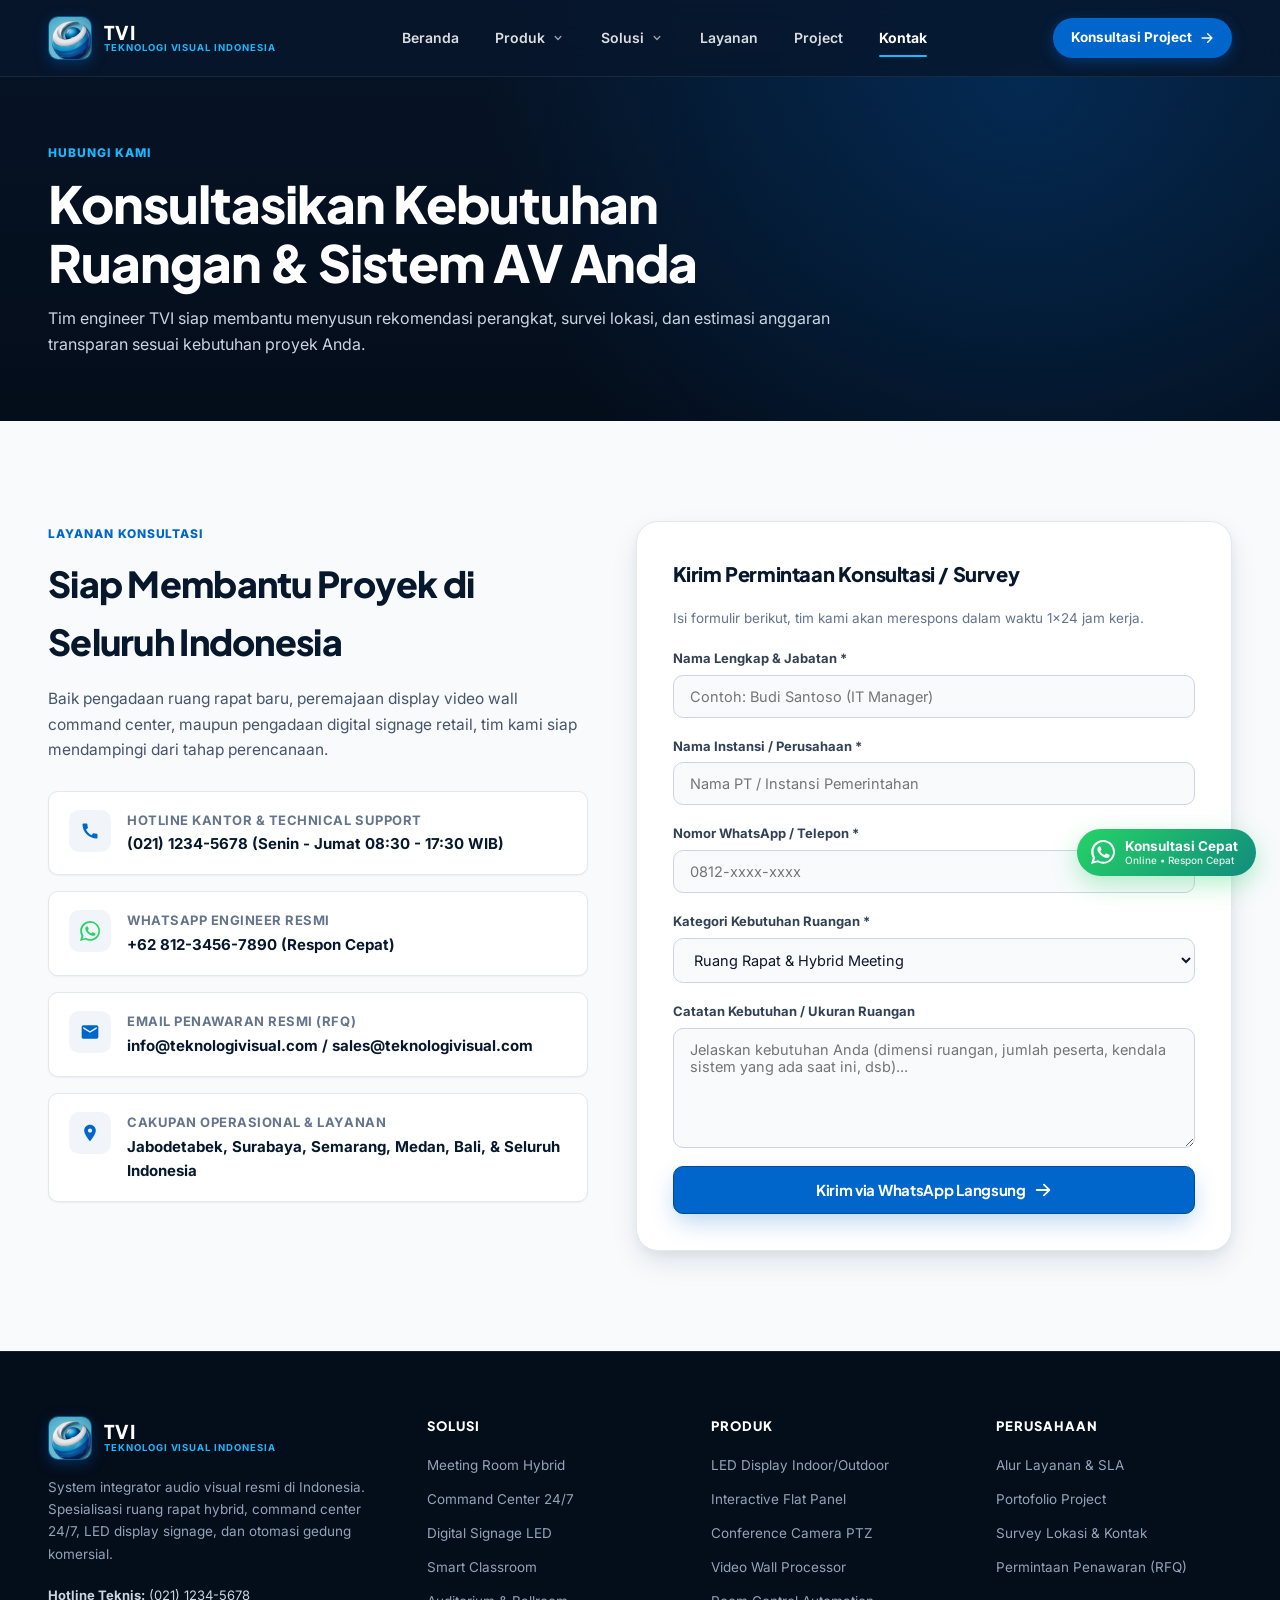
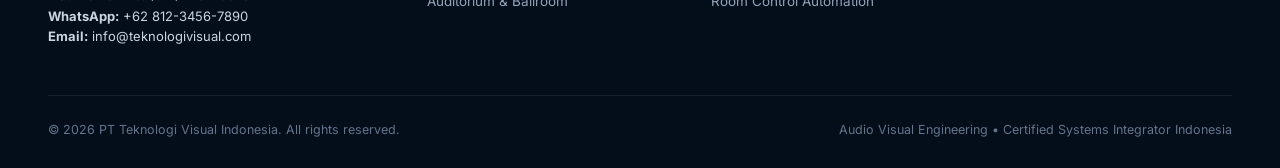
==== kontak.html @ c1d9228b "Update modern design and TVI branding" ====
<!DOCTYPE html>
<html lang="id">
  <head>
    <meta charset="UTF-8" />
    <meta name="viewport" content="width=device-width, initial-scale=1.0" />
    <title>Kontak & Survey Lokasi | Teknologi Visual Indonesia (TVI)</title>
    <meta
      name="description"
      content="Hubungi tim engineer Teknologi Visual Indonesia (TVI) untuk konsultasi kebutuhan audio visual, survei lokasi gratis, dan permintaan penawaran harga resmi (RFQ)."
    />
    <link rel="icon" type="image/png" href="asset/img/tvi-emblem.png" />
    <link rel="preconnect" href="https://fonts.googleapis.com" />
    <link rel="preconnect" href="https://fonts.gstatic.com" crossorigin />
    <link
      href="https://fonts.googleapis.com/css2?family=Inter:wght@400;500;600;700&family=Plus+Jakarta+Sans:wght@500;600;700;800&display=swap"
      rel="stylesheet"
    />
    <link rel="stylesheet" href="styles.css" />
  </head>
  <body>
    <!-- Site Header -->
    <header class="site-header">
      <a class="brand" href="index.html" aria-label="Teknologi Visual Indonesia">
        <div class="brand-logo-frame">
          <img class="brand-logo" src="asset/img/tvi-emblem.png" alt="TVI Emblem Logo" />
        </div>
        <div class="brand-text">
          <span class="brand-title">TVI</span>
          <span class="brand-subtitle">Teknologi Visual Indonesia</span>
        </div>
      </a>

      <button class="nav-toggle" aria-label="Buka navigasi" aria-expanded="false">
        <span></span>
        <span></span>
        <span></span>
      </button>

      <nav class="site-nav" aria-label="Navigasi utama">
        <a href="index.html">Beranda</a>

        <!-- Produk Mega Menu -->
        <div class="nav-item has-mega">
          <a href="produk.html">
            Produk
            <svg class="nav-arrow" viewBox="0 0 20 20"><path d="M5.293 7.293a1 1 0 011.414 0L10 10.586l3.293-3.293a1 1 0 111.414 1.414l-4 4a1 1 0 01-1.414 0l-4-4a1 1 0 010-1.414z" /></svg>
          </a>
          <div class="mega-menu product-mega">
            <div class="mega-panel">
              <h3>Display System</h3>
              <a href="produk-detail.html?kategori=led-display">LED Display Indoor & Outdoor<span class="desc">Pixel pitch P1.2 hingga P4.8 modular</span></a>
              <a href="produk-detail.html?kategori=interactive-panel">Interactive Flat Panel<span class="desc">Layar sentuh 4K dengan AI Whiteboard</span></a>
              <a href="produk-detail.html?kategori=projector">Laser Projector<span class="desc">Hingga 12.000 ANSI Lumens</span></a>
              <a href="produk-detail.html?kategori=projection-screen">Motorized Tension Screen<span class="desc">Bidang pantul presisi tanpa kerut</span></a>
            </div>
            <div class="mega-panel">
              <h3>Audio & Konferensi</h3>
              <a href="produk-detail.html?kategori=conference-camera">Conference Camera PTZ<span class="desc">AI Auto-framing & Tracking 4K</span></a>
              <a href="produk-detail.html?kategori=microphone-system">Microphone System & DSP<span class="desc">Ceiling beamforming & Dante Audio</span></a>
              <a href="produk-detail.html?kategori=speaker-amplifier">Speaker & Amplifier<span class="desc">Distribusi suara merata & jernih</span></a>
              <a href="produk-detail.html?kategori=video-processor">Video Wall Processor<span class="desc">Multi-window PIP, ultra-low latency</span></a>
            </div>
            <div class="mega-panel">
              <h3>Kontrol & Otomasi</h3>
              <a href="produk-detail.html?kategori=control-panel">Control Touch Panel<span class="desc">Satu sentuhan kontrol skenario</span></a>
              <a href="produk-detail.html?kategori=matrix-switcher">Matrix Switcher & AV-over-IP<span class="desc">Distribusi sinyal 4K tanpa jeda</span></a>
              <a href="produk-detail.html?kategori=digital-signage">Digital Signage & CMS<span class="desc">Manajemen konten cloud 24/7</span></a>
              <a href="produk-detail.html?kategori=room-automation">Room Automation<span class="desc">Sensor kehadiran & automasi</span></a>
            </div>
            <div class="mega-feature-card">
              <span class="badge">Official Partner</span>
              <h4>Katalog Perangkat Resmi</h4>
              <p>Didukung garansi resmi distributor dan sparepart terjamin di Indonesia.</p>
              <a class="btn-quick" href="produk.html">Lihat Semua Produk →</a>
            </div>
          </div>
        </div>

        <!-- Solusi Mega Menu -->
        <div class="nav-item has-mega">
          <a href="solusi.html">
            Solusi
            <svg class="nav-arrow" viewBox="0 0 20 20"><path d="M5.293 7.293a1 1 0 011.414 0L10 10.586l3.293-3.293a1 1 0 111.414 1.414l-4 4a1 1 0 01-1.414 0l-4-4a1 1 0 010-1.414z" /></svg>
          </a>
          <div class="mega-menu solution-mega">
            <div class="mega-panel">
              <h3>Ruang Kerja Korporat</h3>
              <a href="solusi-detail.html?kategori=meeting-room">Meeting Room<span class="desc">Solusi rapat hybrid Zoom & Teams</span></a>
              <a href="solusi-detail.html?kategori=boardroom">Executive Boardroom<span class="desc">Standar estetika direksi</span></a>
              <a href="solusi-detail.html?kategori=hybrid-office">Hybrid Office<span class="desc">Huddle space & room scheduling</span></a>
            </div>
            <div class="mega-panel">
              <h3>Pusat Komando & Publik</h3>
              <a href="solusi-detail.html?kategori=command-center">Command Center 24/7<span class="desc">Video wall mission-critical</span></a>
              <a href="solusi-detail.html?kategori=digital-signage">Commercial Signage<span class="desc">Display informasi mall & publik</span></a>
              <a href="solusi-detail.html?kategori=auditorium">Auditorium & Ballroom<span class="desc">Visual panggung & akustik</span></a>
            </div>
            <div class="mega-panel">
              <h3>Edukasi Modern</h3>
              <a href="solusi-detail.html?kategori=smart-classroom">Smart Classroom<span class="desc">Layar interaktif & lecture capture</span></a>
              <a href="solusi-detail.html?kategori=training-room">Training Room<span class="desc">Multi-display presentasi</span></a>
              <a href="solusi-detail.html?kategori=campus-hall">Campus Hall<span class="desc">Digital podium & streaming</span></a>
            </div>
            <div class="mega-feature-card">
              <span class="badge">Turnkey Delivery</span>
              <h4>Desain Sesuai Ruangan</h4>
              <p>Pemetaan akustik, pencahayaan, dan sudut pandang sebelum instalasi.</p>
              <a class="btn-quick" href="solusi.html">Jelajahi Solusi →</a>
            </div>
          </div>
        </div>

        <a href="layanan.html">Layanan</a>
        <a href="project.html">Project</a>
        <a class="active" href="kontak.html">Kontak</a>
      </nav>

      <div class="header-actions">
        <a class="btn-header-cta" href="kontak.html">
          <span>Konsultasi Project</span>
          <svg width="14" height="14" viewBox="0 0 20 20" fill="currentColor">
            <path fill-rule="evenodd" d="M10.293 3.293a1 1 0 011.414 0l6 6a1 1 0 010 1.414l-6 6a1 1 0 01-1.414-1.414L14.586 11H3a1 1 0 110-2h11.586l-4.293-4.293a1 1 0 010-1.414z" clip-rule="evenodd" />
          </svg>
        </a>
      </div>
    </header>

    <main>
      <!-- Page Hero -->
      <section class="page-hero kontak-hero">
        <div class="page-hero-overlay"></div>
        <div class="page-hero-content">
          <span class="eyebrow">Hubungi Kami</span>
          <h1>Konsultasikan Kebutuhan Ruangan & Sistem AV Anda</h1>
          <p>
            Tim engineer TVI siap membantu menyusun rekomendasi perangkat, survei lokasi,
            dan estimasi anggaran transparan sesuai kebutuhan proyek Anda.
          </p>
        </div>
      </section>

      <!-- Contact Section -->
      <section class="section" style="background: var(--bg-page)">
        <div class="section-container">
          <div class="contact-layout">
            <!-- Left Column: Info & Details -->
            <div class="contact-info-col">
              <span class="eyebrow">Layanan Konsultasi</span>
              <h2>Siap Membantu Proyek di Seluruh Indonesia</h2>
              <p>
                Baik pengadaan ruang rapat baru, peremajaan display video wall command center,
                maupun pengadaan digital signage retail, tim kami siap mendampingi dari tahap perencanaan.
              </p>

              <div class="contact-cards-stack">
                <div class="contact-badge-card">
                  <div class="contact-badge-icon">
                    <svg viewBox="0 0 24 24">
                      <path d="M20.01 15.38c-1.23 0-2.42-.2-3.53-.56a.977.977 0 00-1.01.24l-1.57 1.97c-2.83-1.35-5.43-3.9-6.63-6.82l1.97-1.61a.996.996 0 00.24-1.02c-.37-1.11-.56-2.3-.56-3.53 0-.54-.45-.99-.99-.99H4.19C3.65 3 3 3.24 3 3.99 3 13.28 10.73 21 20.01 21c.71 0 .99-.63.99-1.18v-3.45c0-.54-.45-.99-.99-.99z" />
                    </svg>
                  </div>
                  <div>
                    <strong>Hotline Kantor & Technical Support</strong>
                    <span>(021) 1234-5678 (Senin - Jumat 08:30 - 17:30 WIB)</span>
                  </div>
                </div>

                <div class="contact-badge-card">
                  <div class="contact-badge-icon" style="color: #25d366">
                    <svg viewBox="0 0 24 24">
                      <path d="M20.5 3.5A11.8 11.8 0 0 0 12.1 0C5.5 0 .2 5.3.2 11.8c0 2.1.5 4.1 1.6 5.9L0 24l6.4-1.7a11.8 11.8 0 0 0 5.7 1.5h.1c6.5 0 11.8-5.3 11.8-11.8 0-3.2-1.2-6.2-3.5-8.5ZM12.1 21.8c-1.7 0-3.3-.5-4.8-1.3l-.3-.2-3.8 1 1-3.7-.2-.4a9.8 9.8 0 0 1-1.5-5.3c0-5.4 4.4-9.8 9.8-9.8 2.6 0 5.1 1 6.9 2.9a9.7 9.7 0 0 1 2.9 6.9c-.2 5.5-4.6 9.9-10 9.9Zm5.4-7.4c-.3-.1-1.7-.8-1.9-.9-.3-.1-.5-.1-.7.1-.2.3-.8.9-.9 1.1-.2.2-.3.2-.6.1-.3-.1-1.2-.4-2.3-1.4-.9-.8-1.4-1.7-1.6-2-.2-.3 0-.4.1-.6l.5-.5c.1-.2.2-.3.3-.5.1-.2 0-.4 0-.5 0-.1-.7-1.7-.9-2.3-.2-.6-.5-.5-.7-.5h-.6c-.2 0-.5.1-.8.4-.3.3-1 1-1 2.5s1.1 2.9 1.2 3.1c.1.2 2.1 3.3 5.2 4.6.7.3 1.3.5 1.7.6.7.2 1.4.2 1.9.1.6-.1 1.7-.7 2-1.4.2-.7.2-1.3.2-1.4-.1-.2-.3-.3-.6-.4Z" />
                    </svg>
                  </div>
                  <div>
                    <strong>WhatsApp Engineer Resmi</strong>
                    <span>+62 812-3456-7890 (Respon Cepat)</span>
                  </div>
                </div>

                <div class="contact-badge-card">
                  <div class="contact-badge-icon">
                    <svg viewBox="0 0 24 24">
                      <path d="M20 4H4c-1.1 0-1.99.9-1.99 2L2 18c0 1.1.9 2 2 2h16c1.1 0 2-.9 2-2V6c0-1.1-.9-2-2-2zm0 4l-8 5-8-5V6l8 5 8-5v2z" />
                    </svg>
                  </div>
                  <div>
                    <strong>Email Penawaran Resmi (RFQ)</strong>
                    <span>info@teknologivisual.com / sales@teknologivisual.com</span>
                  </div>
                </div>

                <div class="contact-badge-card">
                  <div class="contact-badge-icon">
                    <svg viewBox="0 0 24 24">
                      <path d="M12 2C8.13 2 5 5.13 5 9c0 5.25 7 13 7 13s7-7.75 7-13c0-3.87-3.13-7-7-7zm0 9.5c-1.38 0-2.5-1.12-2.5-2.5s1.12-2.5 2.5-2.5 2.5 1.12 2.5 2.5-1.12 2.5-2.5 2.5z" />
                    </svg>
                  </div>
                  <div>
                    <strong>Cakupan Operasional & Layanan</strong>
                    <span>Jabodetabek, Surabaya, Semarang, Medan, Bali, & Seluruh Indonesia</span>
                  </div>
                </div>
              </div>
            </div>

            <!-- Right Column: Interactive Inquiry Form -->
            <div>
              <form class="contact-form" id="contactForm">
                <h3 style="margin: 0; font-size: 20px; font-weight: 800; color: var(--brand-navy-900);">
                  Kirim Permintaan Konsultasi / Survey
                </h3>
                <p style="margin: 0; font-size: 13.5px; color: var(--slate-500);">
                  Isi formulir berikut, tim kami akan merespons dalam waktu 1x24 jam kerja.
                </p>

                <div class="form-group">
                  <label for="inputNama">Nama Lengkap & Jabatan *</label>
                  <input type="text" id="inputNama" required placeholder="Contoh: Budi Santoso (IT Manager)" />
                </div>

                <div class="form-group">
                  <label for="inputPerusahaan">Nama Instansi / Perusahaan *</label>
                  <input type="text" id="inputPerusahaan" required placeholder="Nama PT / Instansi Pemerintahan" />
                </div>

                <div class="form-group">
                  <label for="inputKontak">Nomor WhatsApp / Telepon *</label>
                  <input type="text" id="inputKontak" required placeholder="0812-xxxx-xxxx" />
                </div>

                <div class="form-group">
                  <label for="inputKategori">Kategori Kebutuhan Ruangan *</label>
                  <select id="inputKategori">
                    <option value="Ruang Rapat & Hybrid Meeting">Ruang Rapat & Hybrid Meeting</option>
                    <option value="Command Center & Video Wall 24/7">Command Center & Video Wall 24/7</option>
                    <option value="LED Display Indoor / Outdoor">LED Display Indoor / Outdoor</option>
                    <option value="Smart Classroom & Edukasi">Smart Classroom & Edukasi</option>
                    <option value="Auditorium & Sound System Panggung">Auditorium & Sound System Panggung</option>
                    <option value="Digital Signage Komersial">Digital Signage Komersial</option>
                    <option value="Pengadaan Hardware Resmi Saja">Pengadaan Hardware Resmi Saja</option>
                  </select>
                </div>

                <div class="form-group">
                  <label for="inputPesan">Catatan Kebutuhan / Ukuran Ruangan</label>
                  <textarea id="inputPesan" placeholder="Jelaskan kebutuhan Anda (dimensi ruangan, jumlah peserta, kendala sistem yang ada saat ini, dsb)..."></textarea>
                </div>

                <button class="btn primary" type="submit" style="width: 100%; min-height: 48px; font-size: 15px;">
                  <span>Kirim via WhatsApp Langsung</span>
                  <svg width="18" height="18" viewBox="0 0 20 20" fill="currentColor">
                    <path fill-rule="evenodd" d="M10.293 3.293a1 1 0 011.414 0l6 6a1 1 0 010 1.414l-6 6a1 1 0 01-1.414-1.414L14.586 11H3a1 1 0 110-2h11.586l-4.293-4.293a1 1 0 010-1.414z" clip-rule="evenodd" />
                  </svg>
                </button>
              </form>
            </div>
          </div>
        </div>
      </section>
    </main>

    <!-- Footer -->
    <footer class="site-footer">
      <div class="footer-top">
        <div class="footer-brand-col">
          <a class="brand" href="index.html">
            <div class="brand-logo-frame">
              <img class="brand-logo" src="asset/img/tvi-emblem.png" alt="TVI Logo" />
            </div>
            <div class="brand-text">
              <span class="brand-title">TVI</span>
              <span class="brand-subtitle">Teknologi Visual Indonesia</span>
            </div>
          </a>
          <p>
            System integrator audio visual resmi di Indonesia. Spesialisasi ruang rapat hybrid,
            command center 24/7, LED display signage, dan otomasi gedung komersial.
          </p>
          <div style="font-size: 13px; color: var(--slate-300); line-height: 1.6">
            <strong>Hotline Teknis:</strong> (021) 1234-5678<br />
            <strong>WhatsApp:</strong> +62 812-3456-7890<br />
            <strong>Email:</strong> info@teknologivisual.com
          </div>
        </div>

        <div class="footer-col">
          <h4>Solusi</h4>
          <ul>
            <li><a href="solusi-detail.html?kategori=meeting-room">Meeting Room Hybrid</a></li>
            <li><a href="solusi-detail.html?kategori=command-center">Command Center 24/7</a></li>
            <li><a href="solusi-detail.html?kategori=digital-signage">Digital Signage LED</a></li>
            <li><a href="solusi-detail.html?kategori=smart-classroom">Smart Classroom</a></li>
            <li><a href="solusi-detail.html?kategori=auditorium">Auditorium & Ballroom</a></li>
          </ul>
        </div>

        <div class="footer-col">
          <h4>Produk</h4>
          <ul>
            <li><a href="produk-detail.html?kategori=led-display">LED Display Indoor/Outdoor</a></li>
            <li><a href="produk-detail.html?kategori=interactive-panel">Interactive Flat Panel</a></li>
            <li><a href="produk-detail.html?kategori=conference-camera">Conference Camera PTZ</a></li>
            <li><a href="produk-detail.html?kategori=video-processor">Video Wall Processor</a></li>
            <li><a href="produk-detail.html?kategori=control-panel">Room Control Automation</a></li>
          </ul>
        </div>

        <div class="footer-col">
          <h4>Perusahaan</h4>
          <ul>
            <li><a href="layanan.html">Alur Layanan & SLA</a></li>
            <li><a href="project.html">Portofolio Project</a></li>
            <li><a href="kontak.html">Survey Lokasi & Kontak</a></li>
            <li><a href="kontak.html">Permintaan Penawaran (RFQ)</a></li>
          </ul>
        </div>
      </div>

      <div class="footer-bottom">
        <div>© 2026 PT Teknologi Visual Indonesia. All rights reserved.</div>
        <div>Audio Visual Engineering • Certified Systems Integrator Indonesia</div>
      </div>
    </footer>

    <!-- Floating WhatsApp Widget -->
    <a
      class="whatsapp-float"
      href="https://wa.me/6281234567890?text=Halo%20Tim%20TVI,%20saya%20ingin%20konsultasi%20kebutuhan%20audio%20visual."
      target="_blank"
      rel="noopener"
      aria-label="Konsultasi Teknis via WhatsApp"
    >
      <div class="whatsapp-pill">
        <svg viewBox="0 0 24 24">
          <path d="M20.5 3.5A11.8 11.8 0 0 0 12.1 0C5.5 0 .2 5.3.2 11.8c0 2.1.5 4.1 1.6 5.9L0 24l6.4-1.7a11.8 11.8 0 0 0 5.7 1.5h.1c6.5 0 11.8-5.3 11.8-11.8 0-3.2-1.2-6.2-3.5-8.5ZM12.1 21.8c-1.7 0-3.3-.5-4.8-1.3l-.3-.2-3.8 1 1-3.7-.2-.4a9.8 9.8 0 0 1-1.5-5.3c0-5.4 4.4-9.8 9.8-9.8 2.6 0 5.1 1 6.9 2.9a9.7 9.7 0 0 1 2.9 6.9c-.2 5.5-4.6 9.9-10 9.9Zm5.4-7.4c-.3-.1-1.7-.8-1.9-.9-.3-.1-.5-.1-.7.1-.2.3-.8.9-.9 1.1-.2.2-.3.2-.6.1-.3-.1-1.2-.4-2.3-1.4-.9-.8-1.4-1.7-1.6-2-.2-.3 0-.4.1-.6l.5-.5c.1-.2.2-.3.3-.5.1-.2 0-.4 0-.5 0-.1-.7-1.7-.9-2.3-.2-.6-.5-.5-.7-.5h-.6c-.2 0-.5.1-.8.4-.3.3-1 1-1 2.5s1.1 2.9 1.2 3.1c.1.2 2.1 3.3 5.2 4.6.7.3 1.3.5 1.7.6.7.2 1.4.2 1.9.1.6-.1 1.7-.7 2-1.4.2-.7.2-1.3.2-1.4-.1-.2-.3-.3-.6-.4Z" />
        </svg>
        <div class="whatsapp-text-badge">
          <span>Konsultasi Cepat</span>
          <span class="sub text-full">Online • Respon Cepat</span>
        </div>
      </div>
    </a>

    <script src="script.js"></script>
    <script>
      // Form submit handler to format and redirect to WhatsApp
      const form = document.querySelector("#contactForm");
      if (form) {
        form.addEventListener("submit", (e) => {
          e.preventDefault();
          const nama = document.querySelector("#inputNama").value.trim();
          const perusahaan = document.querySelector("#inputPerusahaan").value.trim();
          const kontak = document.querySelector("#inputKontak").value.trim();
          const kategori = document.querySelector("#inputKategori").value;
          const pesan = document.querySelector("#inputPesan").value.trim();

          const message = encodeURIComponent(
            `Halo Tim Teknologi Visual Indonesia (TVI),\n\n` +
            `Saya ingin konsultasi / permintaan survey lokasi:\n` +
            `• Nama: ${nama}\n` +
            `• Perusahaan: ${perusahaan}\n` +
            `• Kontak: ${kontak}\n` +
            `• Kategori: ${kategori}\n` +
            `• Catatan: ${pesan || "-"}\n\n` +
            `Mohon dapat dihubungi kembali. Terima kasih.`
          );

          window.open(`https://wa.me/6281234567890?text=${message}`, "_blank");
        });
      }
    </script>
  </body>
</html>
---- styles.css ----
/* ==========================================================================
   TEKNOLOGI VISUAL INDONESIA (TVI) - DESIGN SYSTEM & STYLESHEET
   Authentic Enterprise Audio-Visual Systems Integrator
   Palette derived from the TVI Official Brand Identity & Logo
   ========================================================================== */

:root {
  /* Brand Core Palette (Sampled & Harmonized from TVI Logo) */
  --brand-navy-950: #040d1a;
  --brand-navy-900: #07172c;
  --brand-navy-850: #0b203d;
  --brand-navy-800: #0f2a4f;
  --brand-navy-700: #173b6c;
  
  --brand-blue-700: #004b99;
  --brand-blue-600: #0066cc;  /* Primary TVI Cobalt Blue */
  --brand-blue-500: #0d7ce6;  /* Action Blue */
  --brand-blue-400: #2993ff;
  
  --brand-cyan-500: #00a3e8;  /* TVI Orb Highlight & Glow */
  --brand-cyan-400: #1ab8ff;
  --brand-cyan-100: #e0f4ff;
  --brand-cyan-50:  #f0f9ff;

  /* Neutral Modern Slate Surfaces */
  --slate-900: #0f172a;
  --slate-800: #1e293b;
  --slate-700: #334155;
  --slate-600: #475569;
  --slate-500: #64748b;
  --slate-400: #94a3b8;
  --slate-300: #cbd5e1;
  --slate-200: #e2e8f0;
  --slate-100: #f1f5f9;
  --slate-50:  #f8fafc;
  --white:     #ffffff;

  /* Functional Tokens */
  --text-main:    var(--slate-900);
  --text-muted:   var(--slate-600);
  --text-subtle:  var(--slate-400);
  --bg-page:      var(--slate-50);
  --bg-card:      var(--white);
  --border-light: var(--slate-200);
  --border-focus: var(--brand-blue-500);

  /* Elevation Shadows - Soft, Natural, Multi-layered */
  --shadow-xs: 0 1px 2px rgba(15, 23, 42, 0.05);
  --shadow-sm: 0 1px 3px rgba(15, 23, 42, 0.08), 0 1px 2px rgba(15, 23, 42, 0.04);
  --shadow-md: 0 4px 12px -2px rgba(11, 32, 61, 0.08), 0 2px 6px -1px rgba(11, 32, 61, 0.04);
  --shadow-lg: 0 12px 30px -4px rgba(11, 32, 61, 0.12), 0 4px 12px -2px rgba(11, 32, 61, 0.06);
  --shadow-xl: 0 24px 50px -8px rgba(7, 23, 44, 0.18), 0 8px 20px -4px rgba(7, 23, 44, 0.08);
  --shadow-blue: 0 10px 25px -3px rgba(0, 102, 204, 0.28);
  --shadow-glow: 0 0 35px rgba(0, 163, 232, 0.25);

  /* Radius System */
  --radius-sm: 6px;
  --radius-md: 10px;
  --radius-lg: 16px;
  --radius-xl: 22px;
  --radius-full: 9999px;

  /* Typography */
  --font-display: "Plus Jakarta Sans", -apple-system, BlinkMacSystemFont, "Segoe UI", sans-serif;
  --font-body: "Inter", "Manrope", -apple-system, BlinkMacSystemFont, "Segoe UI", sans-serif;

  /* Layout */
  --container-max: 1240px;
  --container-pad: clamp(18px, 4vw, 48px);
}

/* Base Styles & Reset */
*, *::before, *::after {
  box-sizing: border-box;
}

html {
  scroll-behavior: smooth;
  -webkit-font-smoothing: antialiased;
  -moz-osx-font-smoothing: grayscale;
}

body {
  margin: 0;
  padding: 0;
  font-family: var(--font-body);
  font-size: 15px;
  line-height: 1.6;
  color: var(--text-main);
  background-color: var(--bg-page);
  overflow-x: hidden;
}

h1, h2, h3, h4, h5, h6,
.font-display,
.brand-title,
.btn {
  font-family: var(--font-display);
  font-feature-settings: "cv02", "cv03", "cv04", "cv11";
  letter-spacing: -0.02em;
}

img {
  display: block;
  max-width: 100%;
  height: auto;
}

a {
  color: inherit;
  text-decoration: none;
  transition: color 180ms ease, opacity 180ms ease;
}

p {
  margin: 0 0 16px;
}

p:last-child {
  margin-bottom: 0;
}

/* ==========================================================================
   HEADER & NAVIGATION
   ========================================================================== */

.site-header {
  position: fixed;
  top: 0;
  left: 0;
  right: 0;
  z-index: 100;
  display: flex;
  align-items: center;
  justify-content: space-between;
  gap: 20px;
  padding: 16px var(--container-pad);
  color: var(--white);
  background: rgba(7, 23, 44, 0.78);
  backdrop-filter: blur(16px);
  -webkit-backdrop-filter: blur(16px);
  border-bottom: 1px solid rgba(255, 255, 255, 0.08);
  transition: background 250ms ease, border-color 250ms ease, box-shadow 250ms ease, padding 250ms ease;
}

.site-header.scrolled {
  padding: 12px var(--container-pad);
  color: var(--slate-900);
  background: rgba(255, 255, 255, 0.94);
  border-bottom: 1px solid var(--slate-200);
  box-shadow: 0 8px 24px rgba(7, 23, 44, 0.06);
}

/* Brand Lockup */
.brand {
  display: inline-flex;
  align-items: center;
  gap: 12px;
  text-decoration: none;
  flex-shrink: 0;
}

.brand-logo-frame {
  width: 44px;
  height: 44px;
  border-radius: var(--radius-md);
  background: radial-gradient(circle at 35% 35%, #0d386c, #061933);
  display: flex;
  align-items: center;
  justify-content: center;
  overflow: hidden;
  box-shadow: 0 4px 14px rgba(0, 102, 204, 0.35);
  border: 1px solid rgba(0, 163, 232, 0.4);
  flex-shrink: 0;
  transition: transform 220ms ease, box-shadow 220ms ease;
}

.brand:hover .brand-logo-frame {
  transform: translateY(-1px) scale(1.02);
  box-shadow: 0 6px 20px rgba(0, 163, 232, 0.45);
}

.brand-logo {
  width: 100%;
  height: 100%;
  object-fit: cover;
  object-position: center;
}

.brand-text {
  display: flex;
  flex-direction: column;
  line-height: 1.15;
}

.brand-title {
  font-size: 19px;
  font-weight: 800;
  letter-spacing: 0.04em;
  color: var(--white);
  transition: color 250ms ease;
}

.site-header.scrolled .brand-title {
  color: var(--brand-navy-900);
}

.brand-subtitle {
  font-size: 9.5px;
  font-weight: 700;
  letter-spacing: 0.1em;
  text-transform: uppercase;
  color: var(--brand-cyan-400);
  transition: color 250ms ease;
}

.site-header.scrolled .brand-subtitle {
  color: var(--brand-blue-600);
}

/* Navigation Links */
.site-nav {
  display: flex;
  align-items: center;
  gap: 8px;
}

.nav-link,
.site-nav > a,
.nav-item > a {
  position: relative;
  display: inline-flex;
  align-items: center;
  gap: 6px;
  padding: 8px 14px;
  font-size: 14px;
  font-weight: 600;
  color: rgba(255, 255, 255, 0.86);
  border-radius: var(--radius-sm);
  transition: color 180ms ease, background 180ms ease;
}

.site-header.scrolled .nav-link,
.site-header.scrolled .site-nav > a,
.site-header.scrolled .nav-item > a {
  color: var(--slate-700);
}

.nav-link:hover,
.site-nav > a:hover,
.nav-item > a:hover {
  color: var(--white);
  background: rgba(255, 255, 255, 0.08);
}

.site-header.scrolled .nav-link:hover,
.site-header.scrolled .site-nav > a:hover,
.site-header.scrolled .nav-item > a:hover {
  color: var(--brand-blue-600);
  background: var(--slate-100);
}

.site-nav a.active,
.nav-item.active > a {
  color: var(--white);
  font-weight: 700;
}

.site-header.scrolled .site-nav a.active,
.site-header.scrolled .nav-item.active > a {
  color: var(--brand-blue-600);
}

.site-nav a.active::after,
.nav-item.active > a::after {
  content: "";
  position: absolute;
  bottom: 0;
  left: 14px;
  right: 14px;
  height: 2px;
  border-radius: var(--radius-full);
  background: var(--brand-cyan-400);
}

.site-header.scrolled .site-nav a.active::after,
.site-header.scrolled .nav-item.active > a::after {
  background: var(--brand-blue-600);
}

/* Nav Dropdown Arrow */
.nav-arrow {
  width: 14px;
  height: 14px;
  transition: transform 200ms ease;
  fill: currentColor;
  opacity: 0.7;
}

.nav-item:hover .nav-arrow {
  transform: rotate(180deg);
  opacity: 1;
}

/* Mega Menu */
.nav-item {
  position: relative;
}

.has-mega::after {
  content: "";
  position: absolute;
  top: 100%;
  left: 0;
  right: 0;
  height: 20px;
}

.mega-menu {
  position: fixed;
  top: 72px;
  left: max(20px, calc((100vw - var(--container-max)) / 2));
  right: max(20px, calc((100vw - var(--container-max)) / 2));
  z-index: 105;
  display: grid;
  grid-template-columns: repeat(3, 1fr) 260px;
  gap: 0;
  background: var(--white);
  border: 1px solid var(--slate-200);
  border-radius: var(--radius-lg);
  box-shadow: var(--shadow-xl);
  opacity: 0;
  pointer-events: none;
  transform: translateY(10px);
  transition: opacity 200ms ease, transform 200ms ease;
  overflow: hidden;
}

.has-mega:hover .mega-menu,
.has-mega:focus-within .mega-menu {
  opacity: 1;
  pointer-events: auto;
  transform: translateY(0);
}

.mega-panel {
  padding: 24px 22px;
  border-right: 1px solid var(--slate-100);
  background: var(--white);
}

.mega-panel h3 {
  margin: 0 0 14px;
  font-size: 12px;
  font-weight: 800;
  letter-spacing: 0.08em;
  text-transform: uppercase;
  color: var(--brand-blue-600);
  display: flex;
  align-items: center;
  gap: 8px;
}

.mega-panel a {
  display: flex;
  flex-direction: column;
  padding: 8px 10px;
  border-radius: var(--radius-sm);
  color: var(--slate-800);
  font-size: 13.5px;
  font-weight: 600;
  transition: background 160ms ease, color 160ms ease;
}

.mega-panel a span.desc {
  font-size: 11.5px;
  font-weight: 400;
  color: var(--slate-500);
  margin-top: 2px;
}

.mega-panel a:hover {
  background: var(--slate-50);
  color: var(--brand-blue-600);
}

.mega-panel a:hover span.desc {
  color: var(--brand-blue-500);
}

/* Mega Feature Card (4th Column) */
.mega-feature-card {
  padding: 24px 20px;
  background: linear-gradient(145deg, var(--brand-navy-900), var(--brand-navy-800));
  color: var(--white);
  display: flex;
  flex-direction: column;
  justify-content: space-between;
}

.mega-feature-card .badge {
  display: inline-block;
  font-size: 10px;
  font-weight: 800;
  letter-spacing: 0.06em;
  text-transform: uppercase;
  color: var(--brand-cyan-400);
  background: rgba(0, 163, 232, 0.15);
  padding: 4px 8px;
  border-radius: var(--radius-sm);
  width: fit-content;
  margin-bottom: 12px;
}

.mega-feature-card h4 {
  margin: 0 0 6px;
  font-size: 15px;
  font-weight: 700;
  color: var(--white);
}

.mega-feature-card p {
  font-size: 12px;
  color: var(--slate-400);
  margin: 0 0 16px;
  line-height: 1.5;
}

.mega-feature-card .btn-quick {
  display: inline-flex;
  align-items: center;
  justify-content: center;
  gap: 6px;
  padding: 8px 14px;
  font-size: 12px;
  font-weight: 700;
  border-radius: var(--radius-sm);
  background: var(--brand-blue-600);
  color: var(--white);
  transition: background 180ms ease;
}

.mega-feature-card .btn-quick:hover {
  background: var(--brand-blue-500);
}

/* Header Action Right */
.header-actions {
  display: flex;
  align-items: center;
  gap: 12px;
}

.btn-header-cta {
  display: inline-flex;
  align-items: center;
  gap: 8px;
  padding: 9px 18px;
  font-size: 13.5px;
  font-weight: 700;
  border-radius: var(--radius-full);
  background: var(--brand-blue-600);
  color: var(--white);
  box-shadow: 0 4px 14px rgba(0, 102, 204, 0.35);
  transition: background 180ms ease, transform 180ms ease, box-shadow 180ms ease;
  white-space: nowrap;
}

.btn-header-cta:hover {
  background: var(--brand-blue-500);
  transform: translateY(-1px);
  box-shadow: 0 6px 18px rgba(0, 102, 204, 0.45);
}

/* Nav Toggle for Mobile */
.nav-toggle {
  display: none;
  width: 40px;
  height: 40px;
  padding: 0;
  border: 1px solid rgba(255, 255, 255, 0.2);
  border-radius: var(--radius-sm);
  background: transparent;
  color: currentColor;
  cursor: pointer;
  align-items: center;
  justify-content: center;
  flex-direction: column;
  gap: 5px;
}

.site-header.scrolled .nav-toggle {
  border-color: var(--slate-300);
}

.nav-toggle span {
  display: block;
  width: 20px;
  height: 2px;
  background-color: currentColor;
  border-radius: 2px;
  transition: transform 200ms ease, opacity 200ms ease;
}

/* ==========================================================================
   BUTTONS & MICRO-COMPONENTS
   ========================================================================== */

.btn {
  display: inline-flex;
  align-items: center;
  justify-content: center;
  gap: 8px;
  min-height: 46px;
  padding: 0 24px;
  font-size: 14.5px;
  font-weight: 700;
  border-radius: var(--radius-md);
  border: 1px solid transparent;
  cursor: pointer;
  transition: all 200ms ease;
  white-space: nowrap;
  text-align: center;
}

.btn:active {
  transform: scale(0.98);
}

.btn.primary {
  background: var(--brand-blue-600);
  color: var(--white);
  border-color: var(--brand-blue-700);
  box-shadow: var(--shadow-blue);
}

.btn.primary:hover {
  background: var(--brand-blue-500);
  box-shadow: 0 12px 28px -2px rgba(0, 102, 204, 0.4);
  transform: translateY(-2px);
}

.btn.secondary {
  background: rgba(255, 255, 255, 0.1);
  color: var(--white);
  border: 1px solid rgba(255, 255, 255, 0.25);
  backdrop-filter: blur(8px);
}

.btn.secondary:hover {
  background: rgba(255, 255, 255, 0.18);
  border-color: rgba(255, 255, 255, 0.45);
  transform: translateY(-2px);
}

.btn.outline-dark {
  background: var(--white);
  color: var(--brand-navy-900);
  border: 1px solid var(--slate-300);
  box-shadow: var(--shadow-xs);
}

.btn.outline-dark:hover {
  border-color: var(--brand-blue-600);
  color: var(--brand-blue-600);
  background: var(--slate-50);
  transform: translateY(-1px);
}

.btn.dark {
  background: var(--brand-navy-900);
  color: var(--white);
  border-color: var(--brand-navy-950);
  box-shadow: var(--shadow-md);
}

.btn.dark:hover {
  background: var(--brand-navy-800);
  transform: translateY(-2px);
  box-shadow: var(--shadow-lg);
}

/* Micro Badges & Eyebrows */
.eyebrow {
  display: inline-flex;
  align-items: center;
  gap: 8px;
  font-size: 12px;
  font-weight: 800;
  letter-spacing: 0.08em;
  text-transform: uppercase;
  color: var(--brand-blue-600);
  margin-bottom: 12px;
}

.eyebrow-pill {
  display: inline-flex;
  align-items: center;
  gap: 8px;
  padding: 6px 14px;
  border-radius: var(--radius-full);
  font-size: 12px;
  font-weight: 700;
  letter-spacing: 0.04em;
  text-transform: uppercase;
  color: var(--brand-cyan-400);
  background: rgba(0, 163, 232, 0.12);
  border: 1px solid rgba(0, 163, 232, 0.3);
  margin-bottom: 18px;
  width: fit-content;
}

.pulse-dot {
  width: 8px;
  height: 8px;
  border-radius: 50%;
  background: #10b981;
  box-shadow: 0 0 0 0 rgba(16, 185, 129, 0.7);
  animation: pulse-ring 2s infinite;
}

@keyframes pulse-ring {
  0% { box-shadow: 0 0 0 0 rgba(16, 185, 129, 0.7); }
  70% { box-shadow: 0 0 0 8px rgba(16, 185, 129, 0); }
  100% { box-shadow: 0 0 0 0 rgba(16, 185, 129, 0); }
}

/* ==========================================================================
   HERO SECTION (BESPOKE ENTERPRISE ARCHITECTURE)
   ========================================================================== */

.hero {
  position: relative;
  min-height: 94vh;
  display: flex;
  align-items: center;
  padding: 130px var(--container-pad) 80px;
  background-color: var(--brand-navy-950);
  color: var(--white);
  overflow: hidden;
}

/* Structural Tech Grid Background (Not generic gradient blob) */
.hero-bg-grid {
  position: absolute;
  inset: 0;
  background-image:
    linear-gradient(rgba(0, 102, 204, 0.07) 1px, transparent 1px),
    linear-gradient(90deg, rgba(0, 102, 204, 0.07) 1px, transparent 1px);
  background-size: 54px 54px;
  background-position: center center;
  mask-image: radial-gradient(circle at 60% 40%, black 30%, transparent 80%);
  -webkit-mask-image: radial-gradient(circle at 60% 40%, black 30%, transparent 80%);
  pointer-events: none;
}

.hero-glow-ambient {
  position: absolute;
  top: 15%;
  right: 10%;
  width: 550px;
  height: 550px;
  border-radius: 50%;
  background: radial-gradient(circle, rgba(0, 102, 204, 0.22) 0%, rgba(0, 163, 232, 0.08) 45%, transparent 70%);
  filter: blur(60px);
  pointer-events: none;
}

.hero-container {
  position: relative;
  z-index: 2;
  width: 100%;
  max-width: var(--container-max);
  margin: 0 auto;
  display: grid;
  grid-template-columns: 1.15fr 0.85fr;
  gap: clamp(32px, 5vw, 64px);
  align-items: center;
}

.hero-copy-col {
  max-width: 650px;
}

.hero h1 {
  margin: 0 0 20px;
  font-size: clamp(36px, 4.4vw, 62px);
  font-weight: 800;
  line-height: 1.12;
  letter-spacing: -0.03em;
  color: var(--white);
}

.hero h1 span.gradient-text {
  background: linear-gradient(120deg, #ffffff 40%, var(--brand-cyan-400) 100%);
  -webkit-background-clip: text;
  -webkit-text-fill-color: transparent;
}

.hero-description {
  font-size: clamp(16px, 1.25vw, 19px);
  line-height: 1.65;
  color: var(--slate-300);
  margin: 0 0 32px;
}

.hero-actions {
  display: flex;
  flex-wrap: wrap;
  gap: 14px;
  margin-bottom: 44px;
}

/* Trust Metric Row */
.hero-stats-row {
  display: grid;
  grid-template-columns: repeat(3, 1fr);
  gap: 18px;
  padding-top: 28px;
  border-top: 1px solid rgba(255, 255, 255, 0.12);
}

.hero-stat-item strong {
  display: block;
  font-size: clamp(24px, 2.5vw, 34px);
  font-weight: 800;
  color: var(--white);
  line-height: 1.1;
  font-family: var(--font-display);
}

.hero-stat-item strong span {
  color: var(--brand-cyan-400);
}

.hero-stat-item span.label {
  display: block;
  font-size: 13px;
  color: var(--slate-400);
  margin-top: 5px;
  line-height: 1.4;
}

/* Hero Showcase Card (Real Project Visual) */
.hero-showcase-col {
  position: relative;
}

.hero-interactive-card {
  position: relative;
  border-radius: var(--radius-xl);
  overflow: hidden;
  background: var(--brand-navy-900);
  border: 1px solid rgba(255, 255, 255, 0.16);
  box-shadow: 0 20px 50px rgba(0, 0, 0, 0.4), 0 0 0 1px rgba(0, 163, 232, 0.2);
}

.hero-card-media {
  position: relative;
  width: 100%;
  aspect-ratio: 4 / 3;
  overflow: hidden;
}

.hero-card-media img {
  width: 100%;
  height: 100%;
  object-fit: cover;
  transition: transform 600ms ease;
}

.hero-interactive-card:hover .hero-card-media img {
  transform: scale(1.04);
}

.hero-card-badge {
  position: absolute;
  top: 16px;
  left: 16px;
  z-index: 2;
  display: inline-flex;
  align-items: center;
  gap: 6px;
  padding: 6px 12px;
  border-radius: var(--radius-full);
  background: rgba(7, 23, 44, 0.85);
  backdrop-filter: blur(8px);
  font-size: 11.5px;
  font-weight: 700;
  color: var(--brand-cyan-400);
  border: 1px solid rgba(0, 163, 232, 0.3);
}

.hero-card-content {
  padding: 22px 24px;
  background: linear-gradient(180deg, rgba(11, 32, 61, 0.95), var(--brand-navy-950));
  border-top: 1px solid rgba(255, 255, 255, 0.08);
}

.hero-card-content h3 {
  margin: 0 0 8px;
  font-size: 18px;
  font-weight: 700;
  color: var(--white);
}

.hero-card-content p {
  margin: 0 0 14px;
  font-size: 13.5px;
  color: var(--slate-300);
  line-height: 1.5;
}

.hero-spec-pills {
  display: flex;
  flex-wrap: wrap;
  gap: 6px;
}

.hero-spec-pills span {
  font-size: 11.5px;
  font-weight: 600;
  padding: 4px 10px;
  border-radius: var(--radius-sm);
  background: rgba(255, 255, 255, 0.08);
  color: var(--slate-300);
}

/* Floating Verification Tag */
.hero-floating-tag {
  position: absolute;
  bottom: -16px;
  right: -16px;
  z-index: 3;
  display: flex;
  align-items: center;
  gap: 12px;
  padding: 12px 18px;
  border-radius: var(--radius-lg);
  background: var(--white);
  color: var(--slate-900);
  box-shadow: var(--shadow-xl);
  border: 1px solid var(--slate-200);
}

.hero-floating-tag svg {
  width: 28px;
  height: 28px;
  fill: var(--brand-blue-600);
  flex-shrink: 0;
}

.hero-floating-tag strong {
  display: block;
  font-size: 13px;
  font-weight: 800;
  color: var(--brand-navy-900);
}

.hero-floating-tag span {
  display: block;
  font-size: 11px;
  color: var(--slate-500);
}

/* ==========================================================================
   PARTNER ECOSYSTEM MARQUEE / GRID
   ========================================================================== */

.partner-bar {
  padding: 32px var(--container-pad);
  background: var(--white);
  border-bottom: 1px solid var(--slate-200);
}

.partner-container {
  max-width: var(--container-max);
  margin: 0 auto;
  display: flex;
  align-items: center;
  justify-content: space-between;
  gap: 32px;
  flex-wrap: wrap;
}

.partner-title {
  font-size: 12px;
  font-weight: 800;
  letter-spacing: 0.08em;
  text-transform: uppercase;
  color: var(--slate-500);
  white-space: nowrap;
}

.partner-logos-list {
  display: flex;
  align-items: center;
  flex-wrap: wrap;
  gap: clamp(20px, 3.5vw, 42px);
  color: var(--slate-600);
  font-weight: 700;
  font-size: 15px;
}

.partner-item {
  display: inline-flex;
  align-items: center;
  gap: 6px;
  opacity: 0.65;
  transition: opacity 180ms ease, transform 180ms ease, color 180ms ease;
  font-family: var(--font-display);
  letter-spacing: -0.01em;
}

.partner-item:hover {
  opacity: 1;
  color: var(--brand-blue-600);
  transform: translateY(-1px);
}

/* ==========================================================================
   SECTIONS GENERAL
   ========================================================================== */

.section {
  padding: clamp(64px, 8vw, 100px) var(--container-pad);
}

.section-container {
  max-width: var(--container-max);
  margin: 0 auto;
}

.section-header {
  margin-bottom: clamp(36px, 5vw, 56px);
}

.section-header.center {
  text-align: center;
  max-width: 720px;
  margin-left: auto;
  margin-right: auto;
}

.section-title {
  margin: 0 0 16px;
  font-size: clamp(28px, 3.2vw, 42px);
  font-weight: 800;
  line-height: 1.2;
  color: var(--brand-navy-900);
}

.section-lead {
  font-size: clamp(15.5px, 1.2vw, 18px);
  line-height: 1.65;
  color: var(--slate-600);
  margin: 0;
}

/* ==========================================================================
   ENGINEERING PILLARS ("MENGAPA TVI")
   ========================================================================== */

.pillars-grid {
  display: grid;
  grid-template-columns: repeat(4, 1fr);
  gap: 24px;
}

.pillar-card {
  padding: 32px 26px;
  background: var(--white);
  border-radius: var(--radius-lg);
  border: 1px solid var(--slate-200);
  box-shadow: var(--shadow-sm);
  transition: transform 220ms ease, box-shadow 220ms ease, border-color 220ms ease;
  display: flex;
  flex-direction: column;
}

.pillar-card:hover {
  transform: translateY(-4px);
  box-shadow: var(--shadow-lg);
  border-color: rgba(0, 102, 204, 0.3);
}

.pillar-icon-box {
  width: 52px;
  height: 52px;
  border-radius: var(--radius-md);
  background: var(--slate-100);
  color: var(--brand-blue-600);
  display: flex;
  align-items: center;
  justify-content: center;
  margin-bottom: 22px;
  transition: background 220ms ease, color 220ms ease;
}

.pillar-card:hover .pillar-icon-box {
  background: var(--brand-blue-600);
  color: var(--white);
}

.pillar-icon-box svg {
  width: 26px;
  height: 26px;
  fill: currentColor;
}

.pillar-card h3 {
  margin: 0 0 10px;
  font-size: 18px;
  font-weight: 700;
  color: var(--brand-navy-900);
}

.pillar-card p {
  margin: 0;
  font-size: 14px;
  color: var(--slate-600);
  line-height: 1.6;
}

/* ==========================================================================
   SOLUTIONS SHOWCASE (EDITORIAL CARDS & TABS)
   ========================================================================== */

.solutions-section {
  background: var(--slate-100);
  border-top: 1px solid var(--slate-200);
  border-bottom: 1px solid var(--slate-200);
}

.solution-grid {
  display: grid;
  grid-template-columns: repeat(4, 1fr);
  gap: 24px;
}

.solution-grid.wide {
  grid-template-columns: repeat(3, 1fr);
}

.solution-card {
  position: relative;
  background: var(--white);
  border-radius: var(--radius-lg);
  border: 1px solid var(--slate-200);
  overflow: hidden;
  box-shadow: var(--shadow-sm);
  transition: transform 250ms ease, box-shadow 250ms ease, border-color 250ms ease;
  display: flex;
  flex-direction: column;
}

.solution-card:hover {
  transform: translateY(-4px);
  box-shadow: var(--shadow-lg);
  border-color: rgba(0, 102, 204, 0.35);
}

.solution-card-media {
  position: relative;
  width: 100%;
  aspect-ratio: 16 / 10;
  overflow: hidden;
  background: var(--brand-navy-900);
}

.solution-card-media img {
  width: 100%;
  height: 100%;
  object-fit: cover;
  transition: transform 450ms ease;
}

.solution-card:hover .solution-card-media img {
  transform: scale(1.05);
}

.solution-card-content {
  padding: 24px;
  display: flex;
  flex-direction: column;
  flex-grow: 1;
}

.solution-card-category {
  font-size: 11px;
  font-weight: 800;
  letter-spacing: 0.08em;
  text-transform: uppercase;
  color: var(--brand-blue-600);
  margin-bottom: 8px;
}

.solution-card h3 {
  margin: 0 0 10px;
  font-size: 19px;
  font-weight: 700;
  color: var(--brand-navy-900);
  line-height: 1.3;
}

.solution-card p {
  margin: 0 0 20px;
  font-size: 14px;
  color: var(--slate-600);
  line-height: 1.55;
  flex-grow: 1;
}

.solution-card-link {
  display: inline-flex;
  align-items: center;
  gap: 6px;
  font-size: 13.5px;
  font-weight: 700;
  color: var(--brand-blue-600);
  transition: gap 180ms ease, color 180ms ease;
}

.solution-card-link svg {
  width: 16px;
  height: 16px;
  fill: currentColor;
}

.solution-card:hover .solution-card-link {
  gap: 10px;
  color: var(--brand-blue-500);
}

/* ==========================================================================
   FEATURED REAL PROJECTS (REAL CASE STUDIES)
   ========================================================================== */

.projects-section {
  background: var(--white);
}

/* Project Filter Tabs */
.project-filters {
  display: flex;
  flex-wrap: wrap;
  gap: 10px;
  margin-bottom: 36px;
}

.filter-btn {
  padding: 8px 18px;
  border-radius: var(--radius-full);
  border: 1px solid var(--slate-200);
  background: var(--white);
  color: var(--slate-700);
  font-size: 13.5px;
  font-weight: 600;
  cursor: pointer;
  transition: all 180ms ease;
}

.filter-btn:hover {
  border-color: var(--brand-blue-600);
  color: var(--brand-blue-600);
}

.filter-btn.active {
  background: var(--brand-navy-900);
  color: var(--white);
  border-color: var(--brand-navy-900);
}

/* Project Cards Grid */
.project-card-grid {
  display: grid;
  grid-template-columns: repeat(3, 1fr);
  gap: 24px;
}

.project-card {
  position: relative;
  margin: 0;
  border-radius: var(--radius-lg);
  overflow: hidden;
  background: var(--brand-navy-900);
  border: 1px solid var(--slate-200);
  box-shadow: var(--shadow-sm);
  transition: transform 250ms ease, box-shadow 250ms ease;
  display: flex;
  flex-direction: column;
}

.project-card-wide {
  grid-column: span 2;
}

.project-card:hover {
  transform: translateY(-4px);
  box-shadow: var(--shadow-xl);
}

.project-card-img-wrap {
  position: relative;
  width: 100%;
  aspect-ratio: 16 / 10;
  overflow: hidden;
  background: var(--brand-navy-950);
}

.project-card-img-wrap img {
  width: 100%;
  height: 100%;
  object-fit: cover;
  transition: transform 500ms ease;
}

.project-card:hover .project-card-img-wrap img {
  transform: scale(1.05);
}

.project-card-badge {
  position: absolute;
  top: 14px;
  left: 14px;
  z-index: 2;
  padding: 5px 12px;
  border-radius: var(--radius-full);
  background: rgba(7, 23, 44, 0.85);
  backdrop-filter: blur(6px);
  font-size: 11px;
  font-weight: 700;
  letter-spacing: 0.04em;
  text-transform: uppercase;
  color: var(--brand-cyan-400);
  border: 1px solid rgba(0, 163, 232, 0.35);
}

.project-card figcaption {
  padding: 22px;
  background: var(--white);
  border-top: 1px solid var(--slate-100);
  display: flex;
  flex-direction: column;
  flex-grow: 1;
}

.project-meta-row {
  display: flex;
  align-items: center;
  justify-content: space-between;
  margin-bottom: 6px;
}

.project-client-type {
  font-size: 11.5px;
  font-weight: 700;
  letter-spacing: 0.06em;
  text-transform: uppercase;
  color: var(--brand-blue-600);
}

.project-location {
  font-size: 12px;
  color: var(--slate-500);
}

.project-card figcaption strong {
  font-size: 18px;
  font-weight: 800;
  color: var(--brand-navy-900);
  margin-bottom: 8px;
  line-height: 1.3;
}

.project-card figcaption p {
  font-size: 13.5px;
  color: var(--slate-600);
  margin: 0;
  line-height: 1.5;
}

/* ==========================================================================
   INTERACTIVE AV PROJECT ESTIMATOR / KALKULATOR
   ========================================================================== */

.estimator-section {
  background: linear-gradient(180deg, var(--slate-100) 0%, var(--slate-50) 100%);
  border-top: 1px solid var(--slate-200);
  border-bottom: 1px solid var(--slate-200);
}

.estimator-card {
  background: var(--white);
  border-radius: var(--radius-xl);
  border: 1px solid var(--slate-200);
  box-shadow: var(--shadow-lg);
  overflow: hidden;
  display: grid;
  grid-template-columns: 1.2fr 0.8fr;
}

.estimator-controls {
  padding: 40px;
}

.estimator-controls h3 {
  margin: 0 0 8px;
  font-size: 22px;
  font-weight: 800;
  color: var(--brand-navy-900);
}

.estimator-controls p {
  color: var(--slate-600);
  margin-bottom: 28px;
}

.estimator-step {
  margin-bottom: 24px;
}

.estimator-step label {
  display: block;
  font-size: 12px;
  font-weight: 800;
  letter-spacing: 0.06em;
  text-transform: uppercase;
  color: var(--slate-700);
  margin-bottom: 10px;
}

.estimator-options-grid {
  display: grid;
  grid-template-columns: repeat(3, 1fr);
  gap: 10px;
}

.estimator-radio {
  cursor: pointer;
  border: 1.5px solid var(--slate-200);
  border-radius: var(--radius-md);
  padding: 12px 14px;
  font-size: 13px;
  font-weight: 600;
  color: var(--slate-700);
  text-align: center;
  transition: all 180ms ease;
  user-select: none;
}

.estimator-radio:hover {
  border-color: var(--brand-blue-500);
  color: var(--brand-blue-600);
}

.estimator-radio.selected {
  border-color: var(--brand-blue-600);
  background: var(--brand-cyan-50);
  color: var(--brand-blue-700);
  font-weight: 700;
  box-shadow: 0 0 0 1px var(--brand-blue-600);
}

.estimator-result {
  background: linear-gradient(145deg, var(--brand-navy-950), var(--brand-navy-900));
  color: var(--white);
  padding: 40px;
  display: flex;
  flex-direction: column;
  justify-content: space-between;
  border-left: 1px solid rgba(255, 255, 255, 0.1);
}

.estimator-result-badge {
  display: inline-block;
  font-size: 11px;
  font-weight: 800;
  letter-spacing: 0.08em;
  text-transform: uppercase;
  color: var(--brand-cyan-400);
  background: rgba(0, 163, 232, 0.15);
  padding: 4px 10px;
  border-radius: var(--radius-full);
  margin-bottom: 16px;
  width: fit-content;
}

.estimator-result h4 {
  margin: 0 0 12px;
  font-size: 20px;
  font-weight: 800;
  color: var(--white);
}

.estimator-result-items {
  list-style: none;
  padding: 0;
  margin: 0 0 24px;
  display: grid;
  gap: 10px;
}

.estimator-result-items li {
  position: relative;
  padding-left: 24px;
  font-size: 13.5px;
  color: var(--slate-300);
  line-height: 1.45;
}

.estimator-result-items li::before {
  content: "✓";
  position: absolute;
  left: 0;
  top: 0;
  color: var(--brand-cyan-400);
  font-weight: 800;
}

.estimator-cta-box {
  padding-top: 20px;
  border-top: 1px solid rgba(255, 255, 255, 0.12);
}

/* ==========================================================================
   PRODUCT CATALOG SECTION
   ========================================================================== */

.product-section {
  background: var(--bg-page);
}

.product-grid {
  display: grid;
  grid-template-columns: repeat(4, 1fr);
  gap: 20px;
}

.product-category {
  position: relative;
  background: var(--white);
  border: 1px solid var(--slate-200);
  border-radius: var(--radius-lg);
  padding: 28px;
  box-shadow: var(--shadow-sm);
  transition: transform 220ms ease, box-shadow 220ms ease, border-color 220ms ease;
  display: flex;
  flex-direction: column;
}

.product-category:hover {
  transform: translateY(-3px);
  box-shadow: var(--shadow-md);
  border-color: var(--brand-blue-500);
}

.product-number {
  display: inline-flex;
  align-items: center;
  justify-content: center;
  width: 36px;
  height: 36px;
  border-radius: var(--radius-sm);
  background: var(--slate-100);
  color: var(--brand-navy-900);
  font-size: 13px;
  font-weight: 800;
  margin-bottom: 20px;
}

.product-category:hover .product-number {
  background: var(--brand-blue-600);
  color: var(--white);
}

.product-category h3 {
  margin: 0 0 16px;
  font-size: 18px;
  font-weight: 700;
  color: var(--brand-navy-900);
  line-height: 1.35;
}

.product-category ul {
  list-style: none;
  padding: 0;
  margin: 0 0 20px;
  display: grid;
  gap: 8px;
  flex-grow: 1;
}

.product-category li {
  position: relative;
  padding-left: 18px;
  font-size: 13.5px;
  color: var(--slate-600);
}

.product-category li::before {
  content: "";
  position: absolute;
  left: 0;
  top: 7px;
  width: 6px;
  height: 6px;
  border-radius: 50%;
  background: var(--brand-blue-500);
}

.product-cat-link {
  display: inline-flex;
  align-items: center;
  gap: 6px;
  font-size: 13px;
  font-weight: 700;
  color: var(--brand-blue-600);
}

.product-category:hover .product-cat-link {
  color: var(--brand-blue-500);
}

/* ==========================================================================
   SERVICES & WORKFLOW (LAYANAN)
   ========================================================================== */

.service-band {
  background: linear-gradient(145deg, var(--brand-navy-950), var(--brand-navy-900));
  color: var(--white);
  border-top: 1px solid rgba(255, 255, 255, 0.08);
  border-bottom: 1px solid rgba(255, 255, 255, 0.08);
}

.service-band .section-title {
  color: var(--white);
}

.service-band .eyebrow {
  color: var(--brand-cyan-400);
}

.process {
  display: grid;
  grid-template-columns: repeat(4, 1fr);
  gap: 24px;
}

.process-step {
  position: relative;
  padding: 30px 24px;
  border-radius: var(--radius-lg);
  background: rgba(255, 255, 255, 0.04);
  border: 1px solid rgba(255, 255, 255, 0.12);
  transition: transform 220ms ease, background 220ms ease;
}

.process-step:hover {
  transform: translateY(-4px);
  background: rgba(255, 255, 255, 0.08);
  border-color: rgba(0, 163, 232, 0.4);
}

.process-step span.step-no {
  display: inline-block;
  font-size: 26px;
  font-weight: 800;
  color: var(--brand-cyan-400);
  margin-bottom: 20px;
  font-family: var(--font-display);
}

.process-step h3 {
  margin: 0 0 10px;
  font-size: 19px;
  font-weight: 700;
  color: var(--white);
}

.process-step p {
  margin: 0;
  font-size: 14px;
  color: var(--slate-300);
  line-height: 1.6;
}

/* Feature grid 3 & 4 col */
.feature-grid {
  display: grid;
  grid-template-columns: repeat(3, 1fr);
  gap: 24px;
}

.feature-grid.four {
  grid-template-columns: repeat(4, 1fr);
}

.feature-card {
  padding: 28px;
  border-radius: var(--radius-lg);
  border: 1px solid var(--slate-200);
  background: var(--white);
  box-shadow: var(--shadow-sm);
  transition: transform 200ms ease, box-shadow 200ms ease;
}

.feature-card:hover {
  transform: translateY(-3px);
  box-shadow: var(--shadow-md);
  border-color: var(--brand-blue-500);
}

.feature-card h3 {
  margin: 0 0 10px;
  font-size: 18px;
  font-weight: 700;
  color: var(--brand-navy-900);
}

.feature-card p {
  margin: 0;
  font-size: 14px;
  color: var(--slate-600);
  line-height: 1.6;
}

/* ==========================================================================
   PAGE HERO (SUB-PAGES)
   ========================================================================== */

.page-hero {
  position: relative;
  min-height: 380px;
  display: flex;
  flex-direction: column;
  justify-content: flex-end;
  padding: 140px var(--container-pad) 64px;
  background-color: var(--brand-navy-950);
  color: var(--white);
  overflow: hidden;
}

.page-hero-overlay {
  position: absolute;
  inset: 0;
  background:
    radial-gradient(circle at 80% 20%, rgba(0, 102, 204, 0.28) 0%, transparent 50%),
    linear-gradient(180deg, rgba(7, 23, 44, 0.7) 0%, rgba(4, 13, 26, 0.95) 100%);
  pointer-events: none;
}

.page-hero-content {
  position: relative;
  z-index: 2;
  max-width: 820px;
}

.page-hero h1 {
  margin: 0 0 14px;
  font-size: clamp(32px, 4vw, 52px);
  font-weight: 800;
  line-height: 1.15;
  color: var(--white);
}

.page-hero p:last-child {
  font-size: clamp(16px, 1.25vw, 19px);
  line-height: 1.6;
  color: var(--slate-300);
  margin: 0;
}

.page-hero .eyebrow {
  color: var(--brand-cyan-400);
}

/* Page Hero Background Previews */
.solusi-hero {
  background-image: url("https://images.unsplash.com/photo-1497366754035-f200968a6e72?auto=format&fit=crop&w=1800&q=82");
  background-size: cover;
  background-position: center;
}

.produk-hero {
  background-image: url("https://images.unsplash.com/photo-1558002038-1055907df827?auto=format&fit=crop&w=1800&q=82");
  background-size: cover;
  background-position: center;
}

.layanan-hero {
  background-image: url("https://images.unsplash.com/photo-1531482615713-2afd69097998?auto=format&fit=crop&w=1800&q=82");
  background-size: cover;
  background-position: center;
}

.project-hero {
  background-image: url("asset/img/projects/pospol-tugu-muda-semarang.jpg");
  background-size: cover;
  background-position: center;
}

.kontak-hero {
  background-image: url("https://images.unsplash.com/photo-1556761175-b413da4baf72?auto=format&fit=crop&w=1800&q=82");
  background-size: cover;
  background-position: center;
}

/* ==========================================================================
   DETAIL PAGE (PRODUK-DETAIL & SOLUSI-DETAIL)
   ========================================================================== */

.detail-section {
  background: var(--white);
}

.detail-layout {
  display: grid;
  grid-template-columns: 1.2fr 0.8fr;
  gap: 48px;
  align-items: start;
}

.detail-info h2 {
  font-size: clamp(26px, 2.5vw, 36px);
  font-weight: 800;
  color: var(--brand-navy-900);
  margin: 0 0 16px;
}

.detail-info p {
  font-size: 16px;
  line-height: 1.7;
  color: var(--slate-600);
  margin-bottom: 28px;
}

.detail-card {
  padding: 32px;
  border-radius: var(--radius-lg);
  border: 1px solid var(--slate-200);
  background: var(--slate-50);
  box-shadow: var(--shadow-sm);
}

.detail-card h3 {
  margin: 0 0 18px;
  font-size: 18px;
  font-weight: 800;
  color: var(--brand-navy-900);
}

.detail-card ul {
  list-style: none;
  padding: 0;
  margin: 0;
  display: grid;
  gap: 10px;
}

.detail-card li {
  position: relative;
  padding: 12px 16px 12px 38px;
  border-radius: var(--radius-md);
  border: 1px solid var(--slate-200);
  background: var(--white);
  font-weight: 600;
  color: var(--slate-800);
  font-size: 14px;
}

.detail-card li::before {
  content: "✔";
  position: absolute;
  left: 14px;
  top: 50%;
  transform: translateY(-50%);
  color: var(--brand-blue-600);
  font-weight: 800;
}

/* ==========================================================================
   CONTACT SECTION (KONTAK)
   ========================================================================== */

.contact-layout {
  display: grid;
  grid-template-columns: 0.95fr 1.05fr;
  gap: 48px;
  align-items: start;
}

.contact-info-col h2 {
  font-size: clamp(26px, 2.8vw, 38px);
  font-weight: 800;
  color: var(--brand-navy-900);
  margin: 0 0 16px;
}

.contact-info-col p {
  color: var(--slate-600);
  font-size: 15.5px;
  line-height: 1.65;
  margin-bottom: 28px;
}

.contact-cards-stack {
  display: grid;
  gap: 16px;
}

.contact-badge-card {
  display: flex;
  align-items: flex-start;
  gap: 16px;
  padding: 18px 20px;
  border-radius: var(--radius-md);
  background: var(--white);
  border: 1px solid var(--slate-200);
  box-shadow: var(--shadow-xs);
}

.contact-badge-icon {
  width: 42px;
  height: 42px;
  border-radius: var(--radius-md);
  background: var(--slate-100);
  color: var(--brand-blue-600);
  display: flex;
  align-items: center;
  justify-content: center;
  flex-shrink: 0;
}

.contact-badge-icon svg {
  width: 20px;
  height: 20px;
  fill: currentColor;
}

.contact-badge-card strong {
  display: block;
  font-size: 13px;
  color: var(--slate-500);
  text-transform: uppercase;
  letter-spacing: 0.04em;
  margin-bottom: 2px;
}

.contact-badge-card span {
  font-size: 15px;
  font-weight: 700;
  color: var(--brand-navy-900);
}

/* Form */
.contact-form {
  padding: 36px;
  border-radius: var(--radius-xl);
  background: var(--white);
  border: 1px solid var(--slate-200);
  box-shadow: var(--shadow-lg);
  display: grid;
  gap: 18px;
}

.form-group {
  display: grid;
  gap: 6px;
}

.form-group label {
  font-size: 13px;
  font-weight: 700;
  color: var(--slate-700);
}

.form-group input,
.form-group select,
.form-group textarea {
  width: 100%;
  padding: 12px 16px;
  border-radius: var(--radius-md);
  border: 1px solid var(--slate-300);
  background: var(--slate-50);
  color: var(--slate-900);
  font-family: inherit;
  font-size: 14.5px;
  transition: border-color 180ms ease, box-shadow 180ms ease, background 180ms ease;
}

.form-group input:focus,
.form-group select:focus,
.form-group textarea:focus {
  outline: none;
  background: var(--white);
  border-color: var(--brand-blue-600);
  box-shadow: 0 0 0 3px rgba(0, 102, 204, 0.15);
}

.form-group textarea {
  min-height: 120px;
  resize: vertical;
}

/* ==========================================================================
   CALL TO ACTION BANNER (ENTERPRISE SLATE & COBALT)
   ========================================================================== */

.cta-band {
  background: linear-gradient(135deg, var(--brand-navy-950), var(--brand-navy-900));
  color: var(--white);
  border-top: 1px solid rgba(255, 255, 255, 0.08);
}

.cta-container {
  max-width: var(--container-max);
  margin: 0 auto;
  display: flex;
  align-items: center;
  justify-content: space-between;
  gap: 36px;
}

.cta-content h2 {
  margin: 0 0 10px;
  font-size: clamp(26px, 2.8vw, 38px);
  font-weight: 800;
  color: var(--white);
}

.cta-content p {
  font-size: 16px;
  color: var(--slate-300);
  margin: 0;
}

.cta-actions {
  display: flex;
  gap: 14px;
  flex-shrink: 0;
}

/* ==========================================================================
   FOOTER
   ========================================================================== */

.site-footer {
  background: var(--brand-navy-950);
  color: var(--slate-400);
  border-top: 1px solid rgba(255, 255, 255, 0.08);
  padding: 64px var(--container-pad) 28px;
}

.footer-top {
  max-width: var(--container-max);
  margin: 0 auto 48px;
  display: grid;
  grid-template-columns: 1.4fr repeat(3, 1fr);
  gap: clamp(28px, 4vw, 48px);
}

.footer-brand-col {
  max-width: 340px;
}

.footer-brand-col .brand {
  margin-bottom: 16px;
}

.footer-brand-col p {
  font-size: 13.5px;
  line-height: 1.65;
  color: var(--slate-400);
  margin-bottom: 20px;
}

.footer-col h4 {
  margin: 0 0 16px;
  font-size: 13px;
  font-weight: 800;
  letter-spacing: 0.08em;
  text-transform: uppercase;
  color: var(--white);
}

.footer-col ul {
  list-style: none;
  padding: 0;
  margin: 0;
  display: grid;
  gap: 10px;
}

.footer-col a {
  font-size: 13.5px;
  color: var(--slate-400);
  transition: color 160ms ease;
}

.footer-col a:hover {
  color: var(--brand-cyan-400);
}

.footer-bottom {
  max-width: var(--container-max);
  margin: 0 auto;
  padding-top: 24px;
  border-top: 1px solid rgba(255, 255, 255, 0.08);
  display: flex;
  align-items: center;
  justify-content: space-between;
  gap: 20px;
  font-size: 12.5px;
  color: var(--slate-500);
}

/* ==========================================================================
   FLOATING WHATSAPP BUTTON (BESPOKE ENTERPRISE AGENT)
   ========================================================================== */

.whatsapp-float {
  position: fixed;
  right: 24px;
  bottom: 24px;
  z-index: 99;
  display: flex;
  align-items: center;
  gap: 10px;
  text-decoration: none;
}

.whatsapp-pill {
  display: flex;
  align-items: center;
  gap: 10px;
  padding: 10px 18px 10px 14px;
  border-radius: var(--radius-full);
  background: #128c7e;
  background: linear-gradient(135deg, #25d366, #128c7e);
  color: var(--white);
  box-shadow: 0 8px 24px rgba(37, 211, 102, 0.35);
  font-weight: 700;
  font-size: 13.5px;
  transition: transform 200ms ease, box-shadow 200ms ease;
}

.whatsapp-pill:hover {
  transform: translateY(-2px) scale(1.02);
  box-shadow: 0 12px 30px rgba(37, 211, 102, 0.45);
}

.whatsapp-pill svg {
  width: 24px;
  height: 24px;
  fill: currentColor;
}

.whatsapp-text-badge {
  display: flex;
  flex-direction: column;
  line-height: 1.15;
}

.whatsapp-text-badge span.sub {
  font-size: 10px;
  opacity: 0.85;
  font-weight: 500;
}

/* ==========================================================================
   MODAL / LIGHTBOX FOR PROJECT IMAGES
   ========================================================================== */

.modal-backdrop {
  position: fixed;
  inset: 0;
  z-index: 200;
  background: rgba(4, 13, 26, 0.92);
  backdrop-filter: blur(12px);
  display: none;
  align-items: center;
  justify-content: center;
  padding: 24px;
  opacity: 0;
  transition: opacity 250ms ease;
}

.modal-backdrop.open {
  display: flex;
  opacity: 1;
}

.modal-dialog {
  position: relative;
  max-width: 900px;
  width: 100%;
  background: var(--brand-navy-950);
  border: 1px solid rgba(255, 255, 255, 0.16);
  border-radius: var(--radius-xl);
  overflow: hidden;
  box-shadow: var(--shadow-xl);
}

.modal-img-wrap {
  width: 100%;
  max-height: 70vh;
  overflow: hidden;
  background: #000;
}

.modal-img-wrap img {
  width: 100%;
  height: 100%;
  object-fit: contain;
}

.modal-caption {
  padding: 20px 24px;
  background: var(--brand-navy-900);
  color: var(--white);
  display: flex;
  align-items: center;
  justify-content: space-between;
}

.modal-close-btn {
  position: absolute;
  top: 14px;
  right: 14px;
  z-index: 5;
  width: 38px;
  height: 38px;
  border-radius: 50%;
  background: rgba(0, 0, 0, 0.6);
  color: var(--white);
  border: 1px solid rgba(255, 255, 255, 0.2);
  display: flex;
  align-items: center;
  justify-content: center;
  cursor: pointer;
  font-size: 18px;
  transition: background 180ms ease;
}

.modal-close-btn:hover {
  background: var(--brand-blue-600);
}

/* ==========================================================================
   RESPONSIVE BREAKPOINTS
   ========================================================================== */

@media (max-width: 1120px) {
  .hero-container {
    grid-template-columns: 1fr;
    gap: 48px;
  }

  .hero-copy-col {
    max-width: 100%;
  }

  .hero-showcase-col {
    max-width: 600px;
    margin: 0 auto;
  }

  .solution-grid,
  .solution-grid.wide,
  .pillars-grid,
  .product-grid,
  .process,
  .feature-grid,
  .feature-grid.four {
    grid-template-columns: repeat(2, 1fr);
  }

  .project-card-grid {
    grid-template-columns: repeat(2, 1fr);
  }

  .estimator-card {
    grid-template-columns: 1fr;
  }

  .footer-top {
    grid-template-columns: 1fr 1fr;
  }
}

@media (max-width: 768px) {
  .site-header {
    padding: 12px 18px;
  }

  .brand-title {
    font-size: 17px;
  }

  .brand-subtitle {
    font-size: 8.5px;
  }

  .btn-header-cta {
    display: none;
  }

  .nav-toggle {
    display: flex;
  }

  .site-nav {
    position: fixed;
    top: 68px;
    left: 12px;
    right: 12px;
    bottom: auto;
    max-height: calc(100vh - 84px);
    overflow-y: auto;
    display: none;
    flex-direction: column;
    align-items: stretch;
    gap: 4px;
    padding: 16px;
    background: var(--white);
    border: 1px solid var(--slate-200);
    border-radius: var(--radius-lg);
    box-shadow: var(--shadow-xl);
  }

  .site-header.menu-open .site-nav {
    display: flex;
  }

  .site-nav > a,
  .nav-item > a {
    color: var(--slate-800);
    padding: 12px 14px;
    border-radius: var(--radius-sm);
    justify-content: space-between;
  }

  .site-nav a.active::after,
  .nav-item.active > a::after {
    display: none;
  }

  .has-mega::after {
    display: none;
  }

  .mega-menu {
    position: static;
    display: none;
    grid-template-columns: 1fr;
    opacity: 1;
    pointer-events: auto;
    transform: none;
    box-shadow: none;
    border: 1px solid var(--slate-100);
    border-radius: var(--radius-md);
    margin: 8px 0;
  }

  .nav-item.open .mega-menu {
    display: grid;
  }

  .mega-panel {
    border-right: 0;
    border-bottom: 1px solid var(--slate-100);
    padding: 16px;
  }

  .mega-feature-card {
    display: none;
  }

  .hero {
    min-height: auto;
    padding: 110px 18px 60px;
  }

  .hero h1 {
    font-size: 32px;
  }

  .hero-stats-row {
    grid-template-columns: 1fr;
    gap: 16px;
  }

  .hero-floating-tag {
    position: static;
    margin-top: 16px;
  }

  .solution-grid,
  .solution-grid.wide,
  .pillars-grid,
  .product-grid,
  .process,
  .feature-grid,
  .feature-grid.four,
  .project-card-grid {
    grid-template-columns: 1fr;
  }

  .project-card-wide {
    grid-column: span 1;
  }

  .estimator-controls {
    padding: 24px;
  }

  .estimator-options-grid {
    grid-template-columns: 1fr;
  }

  .estimator-result {
    padding: 24px;
  }

  .contact-layout,
  .detail-layout,
  .cta-container {
    grid-template-columns: 1fr;
    flex-direction: column;
    align-items: flex-start;
  }

  .footer-top {
    grid-template-columns: 1fr;
  }

  .footer-bottom {
    flex-direction: column;
    text-align: center;
  }

  .whatsapp-pill span.text-full {
    display: none;
  }
}
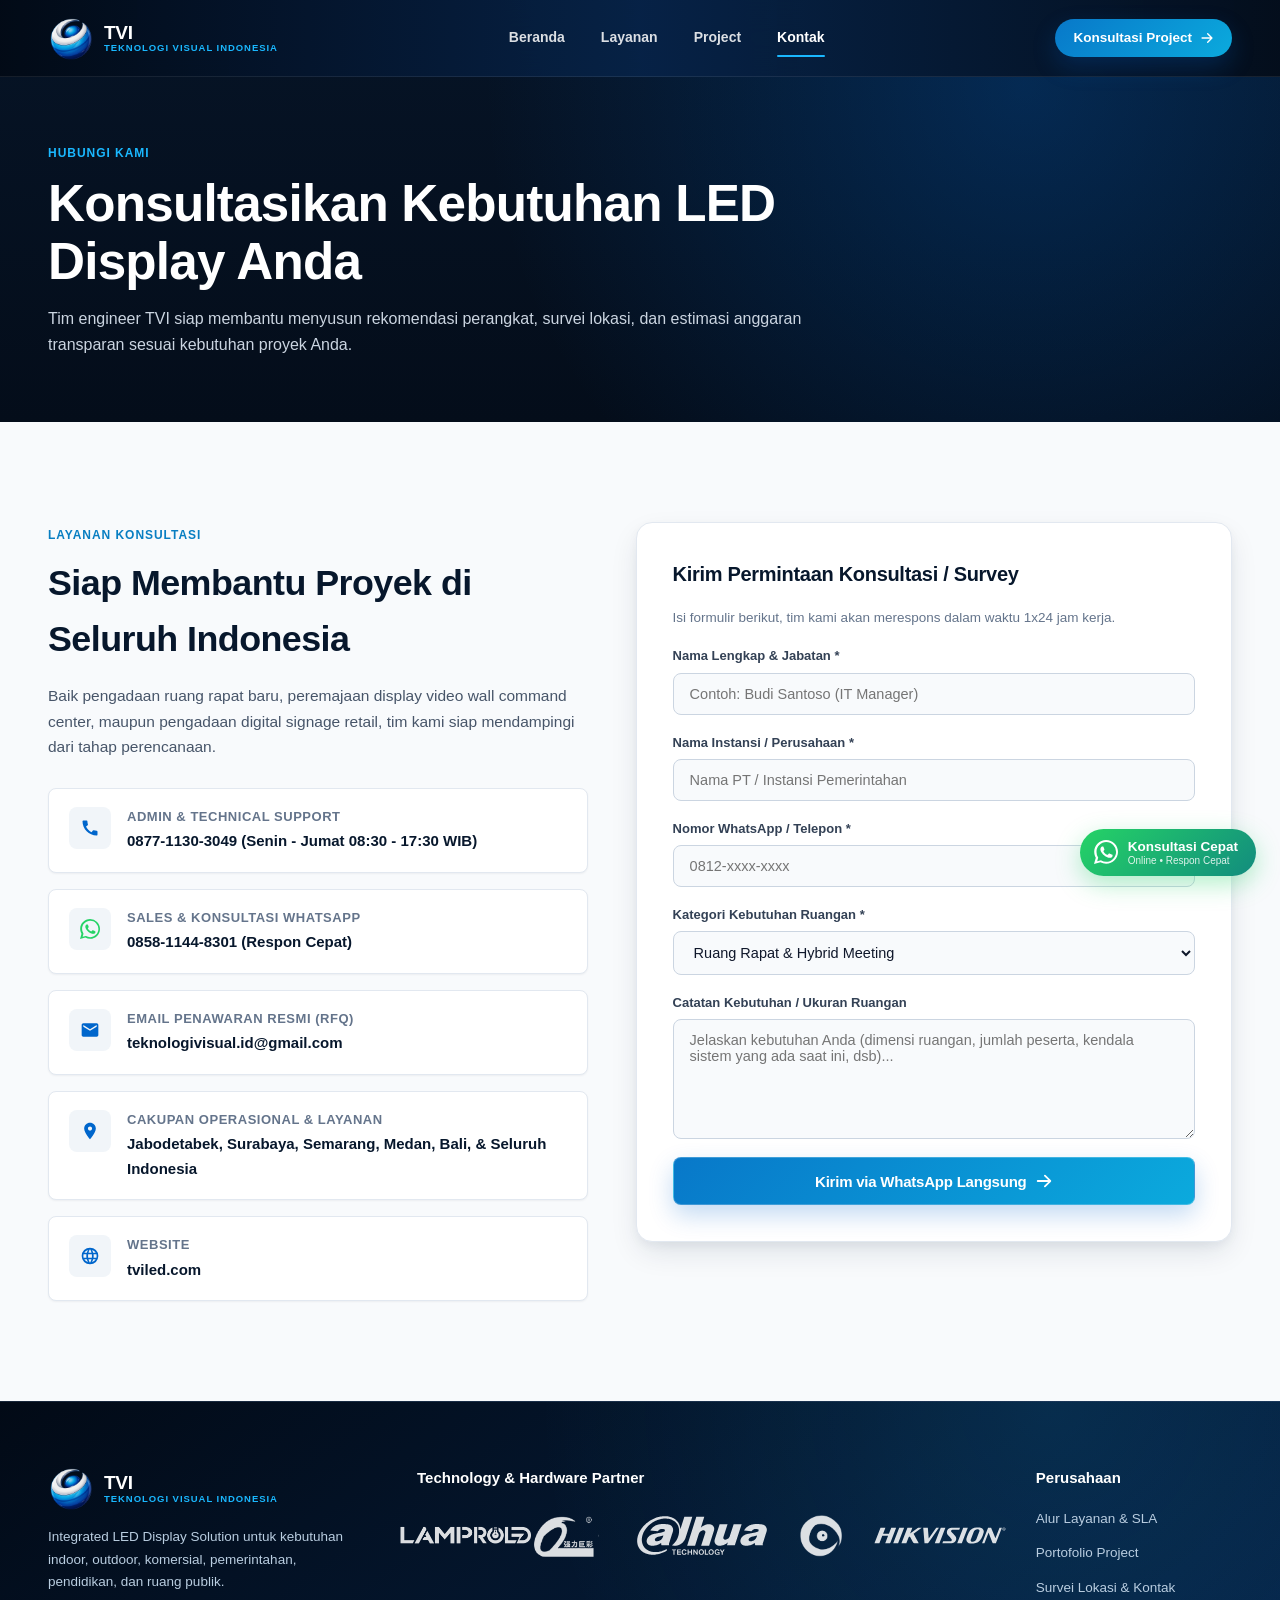
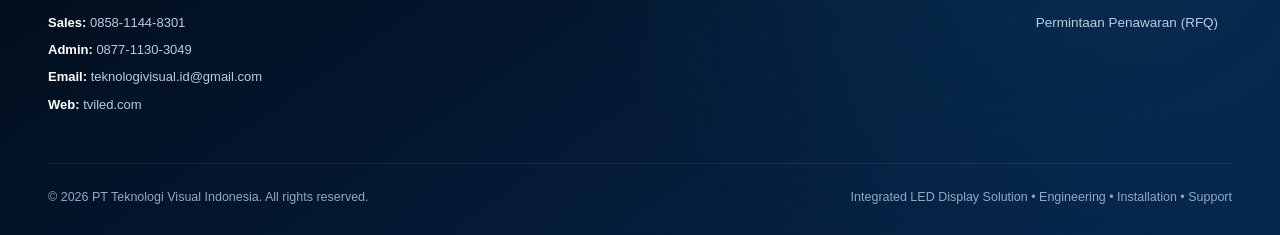
==== commit da744096: "Update tampilan, estimator, partner, dan responsivitas" ====
--- a/kontak.html
+++ b/kontak.html
@@ -8,7 +8,7 @@
       name="description"
       content="Hubungi tim engineer Teknologi Visual Indonesia (TVI) untuk konsultasi kebutuhan audio visual, survei lokasi gratis, dan permintaan penawaran harga resmi (RFQ)."
     />
-    <link rel="icon" type="image/png" href="asset/img/tvi-emblem.png" />
+    <link rel="icon" type="image/png" href="asset/img/tvi-emblem-transparent.png" />
     <link rel="preconnect" href="https://fonts.googleapis.com" />
     <link rel="preconnect" href="https://fonts.gstatic.com" crossorigin />
     <link
@@ -22,7 +22,7 @@
     <header class="site-header">
       <a class="brand" href="index.html" aria-label="Teknologi Visual Indonesia">
         <div class="brand-logo-frame">
-          <img class="brand-logo" src="asset/img/tvi-emblem.png" alt="TVI Emblem Logo" />
+          <img class="brand-logo" src="asset/img/tvi-emblem-transparent.png" alt="TVI Emblem Logo" />
         </div>
         <div class="brand-text">
           <span class="brand-title">TVI</span>
@@ -38,77 +38,6 @@
 
       <nav class="site-nav" aria-label="Navigasi utama">
         <a href="index.html">Beranda</a>
-
-        <!-- Produk Mega Menu -->
-        <div class="nav-item has-mega">
-          <a href="produk.html">
-            Produk
-            <svg class="nav-arrow" viewBox="0 0 20 20"><path d="M5.293 7.293a1 1 0 011.414 0L10 10.586l3.293-3.293a1 1 0 111.414 1.414l-4 4a1 1 0 01-1.414 0l-4-4a1 1 0 010-1.414z" /></svg>
-          </a>
-          <div class="mega-menu product-mega">
-            <div class="mega-panel">
-              <h3>Display System</h3>
-              <a href="produk-detail.html?kategori=led-display">LED Display Indoor & Outdoor<span class="desc">Pixel pitch P1.2 hingga P4.8 modular</span></a>
-              <a href="produk-detail.html?kategori=interactive-panel">Interactive Flat Panel<span class="desc">Layar sentuh 4K dengan AI Whiteboard</span></a>
-              <a href="produk-detail.html?kategori=projector">Laser Projector<span class="desc">Hingga 12.000 ANSI Lumens</span></a>
-              <a href="produk-detail.html?kategori=projection-screen">Motorized Tension Screen<span class="desc">Bidang pantul presisi tanpa kerut</span></a>
-            </div>
-            <div class="mega-panel">
-              <h3>Audio & Konferensi</h3>
-              <a href="produk-detail.html?kategori=conference-camera">Conference Camera PTZ<span class="desc">AI Auto-framing & Tracking 4K</span></a>
-              <a href="produk-detail.html?kategori=microphone-system">Microphone System & DSP<span class="desc">Ceiling beamforming & Dante Audio</span></a>
-              <a href="produk-detail.html?kategori=speaker-amplifier">Speaker & Amplifier<span class="desc">Distribusi suara merata & jernih</span></a>
-              <a href="produk-detail.html?kategori=video-processor">Video Wall Processor<span class="desc">Multi-window PIP, ultra-low latency</span></a>
-            </div>
-            <div class="mega-panel">
-              <h3>Kontrol & Otomasi</h3>
-              <a href="produk-detail.html?kategori=control-panel">Control Touch Panel<span class="desc">Satu sentuhan kontrol skenario</span></a>
-              <a href="produk-detail.html?kategori=matrix-switcher">Matrix Switcher & AV-over-IP<span class="desc">Distribusi sinyal 4K tanpa jeda</span></a>
-              <a href="produk-detail.html?kategori=digital-signage">Digital Signage & CMS<span class="desc">Manajemen konten cloud 24/7</span></a>
-              <a href="produk-detail.html?kategori=room-automation">Room Automation<span class="desc">Sensor kehadiran & automasi</span></a>
-            </div>
-            <div class="mega-feature-card">
-              <span class="badge">Official Partner</span>
-              <h4>Katalog Perangkat Resmi</h4>
-              <p>Didukung garansi resmi distributor dan sparepart terjamin di Indonesia.</p>
-              <a class="btn-quick" href="produk.html">Lihat Semua Produk →</a>
-            </div>
-          </div>
-        </div>
-
-        <!-- Solusi Mega Menu -->
-        <div class="nav-item has-mega">
-          <a href="solusi.html">
-            Solusi
-            <svg class="nav-arrow" viewBox="0 0 20 20"><path d="M5.293 7.293a1 1 0 011.414 0L10 10.586l3.293-3.293a1 1 0 111.414 1.414l-4 4a1 1 0 01-1.414 0l-4-4a1 1 0 010-1.414z" /></svg>
-          </a>
-          <div class="mega-menu solution-mega">
-            <div class="mega-panel">
-              <h3>Ruang Kerja Korporat</h3>
-              <a href="solusi-detail.html?kategori=meeting-room">Meeting Room<span class="desc">Solusi rapat hybrid Zoom & Teams</span></a>
-              <a href="solusi-detail.html?kategori=boardroom">Executive Boardroom<span class="desc">Standar estetika direksi</span></a>
-              <a href="solusi-detail.html?kategori=hybrid-office">Hybrid Office<span class="desc">Huddle space & room scheduling</span></a>
-            </div>
-            <div class="mega-panel">
-              <h3>Pusat Komando & Publik</h3>
-              <a href="solusi-detail.html?kategori=command-center">Command Center 24/7<span class="desc">Video wall mission-critical</span></a>
-              <a href="solusi-detail.html?kategori=digital-signage">Commercial Signage<span class="desc">Display informasi mall & publik</span></a>
-              <a href="solusi-detail.html?kategori=auditorium">Auditorium & Ballroom<span class="desc">Visual panggung & akustik</span></a>
-            </div>
-            <div class="mega-panel">
-              <h3>Edukasi Modern</h3>
-              <a href="solusi-detail.html?kategori=smart-classroom">Smart Classroom<span class="desc">Layar interaktif & lecture capture</span></a>
-              <a href="solusi-detail.html?kategori=training-room">Training Room<span class="desc">Multi-display presentasi</span></a>
-              <a href="solusi-detail.html?kategori=campus-hall">Campus Hall<span class="desc">Digital podium & streaming</span></a>
-            </div>
-            <div class="mega-feature-card">
-              <span class="badge">Turnkey Delivery</span>
-              <h4>Desain Sesuai Ruangan</h4>
-              <p>Pemetaan akustik, pencahayaan, dan sudut pandang sebelum instalasi.</p>
-              <a class="btn-quick" href="solusi.html">Jelajahi Solusi →</a>
-            </div>
-          </div>
-        </div>
 
         <a href="layanan.html">Layanan</a>
         <a href="project.html">Project</a>
@@ -131,7 +60,7 @@
         <div class="page-hero-overlay"></div>
         <div class="page-hero-content">
           <span class="eyebrow">Hubungi Kami</span>
-          <h1>Konsultasikan Kebutuhan Ruangan & Sistem AV Anda</h1>
+          <h1>Konsultasikan Kebutuhan LED Display Anda</h1>
           <p>
             Tim engineer TVI siap membantu menyusun rekomendasi perangkat, survei lokasi,
             dan estimasi anggaran transparan sesuai kebutuhan proyek Anda.
@@ -160,8 +89,8 @@
                     </svg>
                   </div>
                   <div>
-                    <strong>Hotline Kantor & Technical Support</strong>
-                    <span>(021) 1234-5678 (Senin - Jumat 08:30 - 17:30 WIB)</span>
+                    <strong>Admin & Technical Support</strong>
+                    <span>0877-1130-3049 (Senin - Jumat 08:30 - 17:30 WIB)</span>
                   </div>
                 </div>
 
@@ -172,8 +101,8 @@
                     </svg>
                   </div>
                   <div>
-                    <strong>WhatsApp Engineer Resmi</strong>
-                    <span>+62 812-3456-7890 (Respon Cepat)</span>
+                    <strong>Sales & Konsultasi WhatsApp</strong>
+                    <span>0858-1144-8301 (Respon Cepat)</span>
                   </div>
                 </div>
 
@@ -185,7 +114,7 @@
                   </div>
                   <div>
                     <strong>Email Penawaran Resmi (RFQ)</strong>
-                    <span>info@teknologivisual.com / sales@teknologivisual.com</span>
+                    <span>teknologivisual.id@gmail.com</span>
                   </div>
                 </div>
 
@@ -198,6 +127,17 @@
                   <div>
                     <strong>Cakupan Operasional & Layanan</strong>
                     <span>Jabodetabek, Surabaya, Semarang, Medan, Bali, & Seluruh Indonesia</span>
+                  </div>
+                </div>
+                <div class="contact-badge-card">
+                  <div class="contact-badge-icon">
+                    <svg viewBox="0 0 24 24">
+                      <path d="M12 2a10 10 0 1 0 0 20 10 10 0 0 0 0-20zm6.9 6h-3.1a15.7 15.7 0 0 0-1.4-3.3A8.1 8.1 0 0 1 18.9 8zM12 4c.8 1 1.5 2.4 1.8 4h-3.6C10.5 6.4 11.2 5 12 4zM4.3 14a8.4 8.4 0 0 1 0-4h3.4a16.4 16.4 0 0 0 0 4H4.3zm.8 2h3.1c.3 1.2.8 2.4 1.4 3.3A8.1 8.1 0 0 1 5.1 16zm3.1-8H5.1a8.1 8.1 0 0 1 4.5-3.3A15.7 15.7 0 0 0 8.2 8zM12 20c-.8-1-1.5-2.4-1.8-4h3.6c-.3 1.6-1 3-1.8 4zm2.2-6H9.8a14.4 14.4 0 0 1 0-4h4.4a14.4 14.4 0 0 1 0 4zm.2 5.3c.6-.9 1.1-2.1 1.4-3.3h3.1a8.1 8.1 0 0 1-4.5 3.3zM16.3 14a16.4 16.4 0 0 0 0-4h3.4a8.4 8.4 0 0 1 0 4h-3.4z"/>
+                    </svg>
+                  </div>
+                  <div>
+                    <strong>Website</strong>
+                    <span><a href="https://tviled.com">tviled.com</a></span>
                   </div>
                 </div>
               </div>
@@ -265,7 +205,7 @@
         <div class="footer-brand-col">
           <a class="brand" href="index.html">
             <div class="brand-logo-frame">
-              <img class="brand-logo" src="asset/img/tvi-emblem.png" alt="TVI Logo" />
+              <img class="brand-logo" src="asset/img/tvi-emblem-transparent.png" alt="Ikon Teknologi Visual Indonesia" />
             </div>
             <div class="brand-text">
               <span class="brand-title">TVI</span>
@@ -273,36 +213,25 @@
             </div>
           </a>
           <p>
-            System integrator audio visual resmi di Indonesia. Spesialisasi ruang rapat hybrid,
-            command center 24/7, LED display signage, dan otomasi gedung komersial.
+            Integrated LED Display Solution untuk kebutuhan indoor, outdoor, komersial, pemerintahan, pendidikan, dan ruang publik.
           </p>
-          <div style="font-size: 13px; color: var(--slate-300); line-height: 1.6">
-            <strong>Hotline Teknis:</strong> (021) 1234-5678<br />
-            <strong>WhatsApp:</strong> +62 812-3456-7890<br />
-            <strong>Email:</strong> info@teknologivisual.com
+          <div class="footer-contact-list">
+            <a href="https://wa.me/6285811448301" target="_blank" rel="noopener"><strong>Sales:</strong> 0858-1144-8301</a>
+            <a href="tel:+6287711303049"><strong>Admin:</strong> 0877-1130-3049</a>
+            <a href="mailto:teknologivisual.id@gmail.com"><strong>Email:</strong> teknologivisual.id@gmail.com</a>
+            <a href="https://tviled.com"><strong>Web:</strong> tviled.com</a>
           </div>
         </div>
 
-        <div class="footer-col">
-          <h4>Solusi</h4>
-          <ul>
-            <li><a href="solusi-detail.html?kategori=meeting-room">Meeting Room Hybrid</a></li>
-            <li><a href="solusi-detail.html?kategori=command-center">Command Center 24/7</a></li>
-            <li><a href="solusi-detail.html?kategori=digital-signage">Digital Signage LED</a></li>
-            <li><a href="solusi-detail.html?kategori=smart-classroom">Smart Classroom</a></li>
-            <li><a href="solusi-detail.html?kategori=auditorium">Auditorium & Ballroom</a></li>
-          </ul>
-        </div>
-
-        <div class="footer-col">
-          <h4>Produk</h4>
-          <ul>
-            <li><a href="produk-detail.html?kategori=led-display">LED Display Indoor/Outdoor</a></li>
-            <li><a href="produk-detail.html?kategori=interactive-panel">Interactive Flat Panel</a></li>
-            <li><a href="produk-detail.html?kategori=conference-camera">Conference Camera PTZ</a></li>
-            <li><a href="produk-detail.html?kategori=video-processor">Video Wall Processor</a></li>
-            <li><a href="produk-detail.html?kategori=control-panel">Room Control Automation</a></li>
-          </ul>
+        <div class="footer-partners" aria-labelledby="footerPartnerTitle">
+          <h4 id="footerPartnerTitle">Technology & Hardware Partner</h4>
+          <div class="footer-partner-grid">
+            <div class="footer-partner-item"><img src="asset/img/partners/lampro.webp" alt="Lampro LED" loading="lazy" /><span>Lampro</span></div>
+            <div class="footer-partner-item"><img src="asset/img/partners/qiangli.png" alt="QiangLi" loading="lazy" /><span>QiangLi</span></div>
+            <div class="footer-partner-item"><img src="asset/img/partners/dahua.svg" alt="Dahua Technology" loading="lazy" /><span>Dahua</span></div>
+            <div class="footer-partner-item"><img src="asset/img/partners/tentech.png" alt="Tentech" loading="lazy" /><span>Tentech</span></div>
+            <div class="footer-partner-item"><img src="asset/img/partners/hikvision.svg" alt="Hikvision" loading="lazy" /><span>Hikvision</span></div>
+          </div>
         </div>
 
         <div class="footer-col">
@@ -310,7 +239,7 @@
           <ul>
             <li><a href="layanan.html">Alur Layanan & SLA</a></li>
             <li><a href="project.html">Portofolio Project</a></li>
-            <li><a href="kontak.html">Survey Lokasi & Kontak</a></li>
+            <li><a href="kontak.html">Survei Lokasi & Kontak</a></li>
             <li><a href="kontak.html">Permintaan Penawaran (RFQ)</a></li>
           </ul>
         </div>
@@ -318,14 +247,14 @@
 
       <div class="footer-bottom">
         <div>© 2026 PT Teknologi Visual Indonesia. All rights reserved.</div>
-        <div>Audio Visual Engineering • Certified Systems Integrator Indonesia</div>
+        <div>Integrated LED Display Solution • Engineering • Installation • Support</div>
       </div>
     </footer>
 
     <!-- Floating WhatsApp Widget -->
     <a
       class="whatsapp-float"
-      href="https://wa.me/6281234567890?text=Halo%20Tim%20TVI,%20saya%20ingin%20konsultasi%20kebutuhan%20audio%20visual."
+      href="https://wa.me/6285811448301?text=Halo%20Tim%20TVI,%20saya%20ingin%20konsultasi%20kebutuhan%20audio%20visual."
       target="_blank"
       rel="noopener"
       aria-label="Konsultasi Teknis via WhatsApp"
@@ -365,7 +294,7 @@
             `Mohon dapat dihubungi kembali. Terima kasih.`
           );
 
-          window.open(`https://wa.me/6281234567890?text=${message}`, "_blank");
+          window.open(`https://wa.me/6285811448301?text=${message}`, "_blank");
         });
       }
     </script>
--- a/styles.css
+++ b/styles.css
@@ -164,7 +164,7 @@
   width: 44px;
   height: 44px;
   border-radius: var(--radius-md);
-  background: radial-gradient(circle at 35% 35%, #0d386c, #061933);
+  background: transparent;
   display: flex;
   align-items: center;
   justify-content: center;
@@ -2344,3 +2344,1298 @@
     display: none;
   }
 }
+
+/* ==========================================================================
+   TVI LED SIZING ESTIMATOR
+   ========================================================================== */
+
+.hero-estimator-col {
+  position: relative;
+  width: 100%;
+}
+
+.led-estimator {
+  padding: clamp(22px, 3vw, 32px);
+  border: 1px solid rgba(117, 231, 255, 0.28);
+  border-radius: var(--radius-xl);
+  background:
+    radial-gradient(circle at top right, rgba(0, 163, 232, 0.18), transparent 36%),
+    rgba(7, 23, 44, 0.92);
+  box-shadow: 0 24px 70px rgba(0, 0, 0, 0.38);
+  backdrop-filter: blur(18px);
+}
+
+.led-estimator-head {
+  margin-bottom: 22px;
+}
+
+.estimator-kicker {
+  display: inline-flex;
+  margin-bottom: 8px;
+  color: var(--brand-cyan-400);
+  font-size: 11px;
+  font-weight: 800;
+  letter-spacing: 0.12em;
+  text-transform: uppercase;
+}
+
+.led-estimator-head h2 {
+  margin: 0 0 8px;
+  color: var(--white);
+  font-size: clamp(24px, 3vw, 34px);
+}
+
+.led-estimator-head p {
+  margin: 0;
+  color: var(--slate-300);
+  font-size: 13.5px;
+  line-height: 1.55;
+}
+
+.led-estimator-form {
+  display: grid;
+  grid-template-columns: repeat(2, minmax(0, 1fr));
+  gap: 14px;
+}
+
+.led-estimator-form label {
+  display: grid;
+  gap: 7px;
+  color: var(--slate-300);
+  font-size: 12px;
+  font-weight: 700;
+}
+
+.estimator-full-field {
+  grid-column: 1 / -1;
+}
+
+.led-estimator input,
+.led-estimator select {
+  width: 100%;
+  min-height: 44px;
+  border: 1px solid rgba(255, 255, 255, 0.16);
+  border-radius: var(--radius-sm);
+  padding: 10px 12px;
+  color: var(--white);
+  background: rgba(255, 255, 255, 0.08);
+  font: inherit;
+  outline: none;
+}
+
+.led-estimator select option {
+  color: var(--slate-900);
+  background: var(--white);
+}
+
+.led-estimator input:focus,
+.led-estimator select:focus {
+  border-color: var(--brand-cyan-400);
+  box-shadow: 0 0 0 3px rgba(0, 163, 232, 0.16);
+}
+
+.input-unit {
+  position: relative;
+}
+
+.input-unit input {
+  padding-right: 38px;
+}
+
+.input-unit b {
+  position: absolute;
+  top: 50%;
+  right: 14px;
+  color: var(--brand-cyan-400);
+  transform: translateY(-50%);
+}
+
+.led-estimator-results {
+  display: grid;
+  grid-template-columns: repeat(2, minmax(0, 1fr));
+  gap: 1px;
+  overflow: hidden;
+  margin-top: 18px;
+  border: 1px solid rgba(255, 255, 255, 0.1);
+  border-radius: var(--radius-md);
+  background: rgba(255, 255, 255, 0.1);
+}
+
+.led-estimator-results div {
+  padding: 12px 14px;
+  background: rgba(5, 20, 40, 0.9);
+}
+
+.led-estimator-results span,
+.led-price-result > span {
+  display: block;
+  margin-bottom: 4px;
+  color: var(--slate-400);
+  font-size: 10px;
+  font-weight: 700;
+  letter-spacing: 0.05em;
+  text-transform: uppercase;
+}
+
+.led-estimator-results strong {
+  color: var(--white);
+  font-size: 13px;
+}
+
+.led-price-result {
+  margin-top: 14px;
+  padding: 16px;
+  border: 1px solid rgba(0, 163, 232, 0.28);
+  border-radius: var(--radius-md);
+  background: rgba(0, 102, 204, 0.12);
+}
+
+.led-price-result strong {
+  display: block;
+  color: var(--brand-cyan-400);
+  font-size: clamp(21px, 2.5vw, 28px);
+}
+
+.led-price-result small {
+  display: block;
+  margin-top: 7px;
+  color: var(--slate-400);
+  font-size: 10.5px;
+  line-height: 1.45;
+}
+
+.estimator-wa-btn {
+  width: 100%;
+  margin-top: 14px;
+  color: var(--brand-navy-950);
+  background: linear-gradient(135deg, #8ff0ff, var(--brand-cyan-400));
+}
+
+/* Five engineering pillars */
+.pillars-grid-five {
+  grid-template-columns: repeat(5, minmax(0, 1fr));
+  gap: 16px;
+}
+
+.pillars-grid-five .pillar-card {
+  padding: 26px 20px;
+}
+
+.pillars-grid-five .pillar-card h3 {
+  font-size: 16px;
+}
+
+/* Partner logos inside footer */
+.footer-top {
+  grid-template-columns: minmax(260px, 0.9fr) minmax(480px, 1.6fr) minmax(180px, 0.55fr);
+}
+
+.footer-contact-list {
+  display: grid;
+  gap: 7px;
+  font-size: 13px;
+}
+
+.footer-contact-list a {
+  color: var(--slate-300);
+}
+
+.footer-contact-list a:hover {
+  color: var(--brand-cyan-400);
+}
+
+.footer-partners h4 {
+  margin: 0 0 18px;
+  color: var(--white);
+  font-size: 13px;
+  font-weight: 800;
+  letter-spacing: 0.08em;
+  text-transform: uppercase;
+}
+
+.footer-partner-grid {
+  display: grid;
+  grid-template-columns: repeat(3, minmax(110px, 1fr));
+  gap: 12px;
+}
+
+.footer-partner-item {
+  display: grid;
+  place-items: center;
+  min-height: 92px;
+  padding: 12px;
+  border: 1px solid rgba(255, 255, 255, 0.1);
+  border-radius: var(--radius-md);
+  background: rgba(255, 255, 255, 0.96);
+}
+
+.footer-partner-item img {
+  width: 100%;
+  height: 42px;
+  object-fit: contain;
+}
+
+.footer-partner-item span {
+  margin-top: 6px;
+  color: var(--slate-700);
+  font-size: 10px;
+  font-weight: 800;
+  letter-spacing: 0.06em;
+  text-transform: uppercase;
+}
+
+@media (max-width: 1120px) {
+  .pillars-grid-five {
+    grid-template-columns: repeat(2, 1fr);
+  }
+
+  .footer-top {
+    grid-template-columns: 1fr 1.5fr;
+  }
+
+  .footer-col {
+    grid-column: 1 / -1;
+  }
+}
+
+@media (max-width: 768px) {
+  .led-estimator-form,
+  .led-estimator-results,
+  .pillars-grid-five,
+  .footer-top,
+  .footer-partner-grid {
+    grid-template-columns: 1fr;
+  }
+
+  .footer-col {
+    grid-column: auto;
+  }
+}
+/* Transparent TVI emblem: icon only */
+.brand-logo-frame {
+  border-radius: 0;
+  background: transparent;
+  overflow: visible;
+  box-shadow: none;
+  border: 0;
+}
+
+.brand:hover .brand-logo-frame {
+  box-shadow: none;
+}
+
+.brand-logo {
+  object-fit: contain;
+}
+/* ==========================================================================
+   TVI RESPONSIVE GRADIENT REFINEMENT
+   Palette follows the transparent TVI emblem: silver, cyan, cobalt, deep navy.
+   ========================================================================== */
+
+:root {
+  --tvi-gradient-primary: linear-gradient(135deg, #e9f8ff 0%, #74dcff 18%, #168ee8 52%, #0759b8 76%, #08295f 100%);
+  --tvi-gradient-deep: linear-gradient(145deg, #020a16 0%, #071b38 46%, #063f82 78%, #0b8ed0 100%);
+  --tvi-gradient-soft: linear-gradient(135deg, #f8fcff 0%, #e7f6ff 46%, #d9efff 100%);
+  --tvi-gradient-card: linear-gradient(145deg, rgba(255, 255, 255, 0.98), rgba(226, 245, 255, 0.94));
+}
+
+body {
+  background:
+    radial-gradient(circle at 8% 12%, rgba(26, 184, 255, 0.07), transparent 28rem),
+    radial-gradient(circle at 92% 38%, rgba(0, 102, 204, 0.06), transparent 34rem),
+    var(--bg-page);
+}
+
+.site-header {
+  background: linear-gradient(90deg, rgba(2, 10, 22, 0.93), rgba(7, 35, 72, 0.9), rgba(4, 13, 26, 0.93));
+}
+
+.site-header.scrolled {
+  background: linear-gradient(90deg, rgba(255, 255, 255, 0.97), rgba(235, 248, 255, 0.97), rgba(255, 255, 255, 0.97));
+}
+
+.hero {
+  background:
+    radial-gradient(circle at 78% 18%, rgba(26, 184, 255, 0.2), transparent 32%),
+    radial-gradient(circle at 16% 84%, rgba(0, 102, 204, 0.2), transparent 34%),
+    var(--tvi-gradient-deep);
+}
+
+.hero-bg-grid {
+  opacity: 0.38;
+}
+
+.hero h1 span.gradient-text,
+.section-title .gradient-text {
+  background: var(--tvi-gradient-primary);
+  -webkit-background-clip: text;
+  background-clip: text;
+  -webkit-text-fill-color: transparent;
+}
+
+.btn.primary,
+.btn-header-cta,
+.estimator-wa-btn {
+  border-color: rgba(255, 255, 255, 0.22);
+  background: var(--tvi-gradient-primary);
+  box-shadow: 0 14px 30px rgba(0, 102, 204, 0.3);
+}
+
+.btn.primary:hover,
+.btn-header-cta:hover,
+.estimator-wa-btn:hover {
+  box-shadow: 0 18px 38px rgba(0, 163, 232, 0.38);
+}
+
+.led-estimator {
+  background:
+    radial-gradient(circle at 100% 0%, rgba(117, 231, 255, 0.2), transparent 38%),
+    linear-gradient(145deg, rgba(4, 13, 26, 0.98), rgba(8, 41, 95, 0.94));
+}
+
+.led-price-result {
+  background: linear-gradient(135deg, rgba(0, 75, 153, 0.28), rgba(0, 163, 232, 0.1));
+}
+
+.pillar-card,
+.solution-card,
+.project-card,
+.contact-form,
+.detail-card {
+  background: var(--tvi-gradient-card);
+}
+
+.pillar-icon-box {
+  background: linear-gradient(145deg, #edf9ff, #d8efff);
+  color: var(--brand-blue-600);
+}
+
+.pillar-card:hover .pillar-icon-box {
+  background: var(--tvi-gradient-primary);
+  color: var(--brand-navy-950);
+}
+
+.projects-section,
+.feature-list {
+  background: var(--tvi-gradient-soft);
+}
+
+.cta-band,
+.site-footer {
+  background:
+    radial-gradient(circle at 78% 0%, rgba(26, 184, 255, 0.14), transparent 30rem),
+    var(--tvi-gradient-deep);
+}
+
+.footer-partner-item {
+  background: linear-gradient(145deg, #ffffff, #eaf7ff);
+  box-shadow: inset 0 0 0 1px rgba(0, 102, 204, 0.05);
+}
+
+.footer-partner-item:hover {
+  border-color: rgba(26, 184, 255, 0.45);
+  transform: translateY(-2px);
+}
+
+.footer-partner-item {
+  transition: transform 180ms ease, border-color 180ms ease, box-shadow 180ms ease;
+}
+
+@media (max-width: 1240px) {
+  :root {
+    --container-pad: clamp(20px, 3vw, 36px);
+  }
+
+  .site-header {
+    gap: 14px;
+  }
+
+  .site-nav {
+    gap: 18px;
+  }
+
+  .hero-container {
+    gap: 36px;
+  }
+
+  .footer-top {
+    grid-template-columns: minmax(240px, 0.9fr) minmax(420px, 1.5fr);
+  }
+
+  .footer-col {
+    grid-column: 1 / -1;
+  }
+}
+
+@media (max-width: 1120px) {
+  .hero-copy-col,
+  .hero-estimator-col {
+    width: min(760px, 100%);
+    max-width: none;
+    margin-inline: auto;
+  }
+
+  .hero-copy-col {
+    text-align: center;
+  }
+
+  .hero-actions {
+    justify-content: center;
+  }
+
+  .hero-stats-row {
+    text-align: left;
+  }
+
+  .pillars-grid-five .pillar-card:last-child {
+    grid-column: 1 / -1;
+  }
+
+  .footer-brand-col {
+    max-width: none;
+  }
+}
+
+@media (max-width: 900px) {
+  .site-header {
+    padding-inline: 20px;
+  }
+
+  .brand-text {
+    max-width: 210px;
+  }
+
+  .brand-subtitle {
+    white-space: nowrap;
+  }
+
+  .section,
+  .page-hero {
+    padding-inline: 24px;
+  }
+
+  .footer-partner-grid {
+    grid-template-columns: repeat(3, minmax(100px, 1fr));
+  }
+}
+
+@media (max-width: 768px) {
+  :root {
+    --container-pad: 18px;
+    --radius-xl: 18px;
+  }
+
+  body {
+    font-size: 14px;
+  }
+
+  .site-header,
+  .site-header.scrolled {
+    min-height: 68px;
+    padding: 10px 16px;
+  }
+
+  .brand-logo-frame {
+    width: 38px;
+    height: 38px;
+  }
+
+  .brand-text {
+    max-width: calc(100vw - 126px);
+  }
+
+  .site-nav {
+    top: 76px;
+    left: 14px;
+    right: 14px;
+    width: auto;
+    max-height: calc(100dvh - 92px);
+    background: linear-gradient(145deg, #ffffff, #eaf7ff);
+  }
+
+  .site-nav > a {
+    min-height: 46px;
+    display: flex;
+    align-items: center;
+  }
+
+  .hero {
+    padding: 104px 18px 54px;
+  }
+
+  .hero-copy-col {
+    text-align: left;
+  }
+
+  .hero h1 {
+    font-size: clamp(34px, 10.5vw, 48px);
+    line-height: 1.05;
+  }
+
+  .hero-actions {
+    justify-content: stretch;
+    margin-bottom: 34px;
+  }
+
+  .hero-actions .btn {
+    flex: 1 1 100%;
+    width: 100%;
+  }
+
+  .hero-stats-row {
+    gap: 12px;
+    padding-top: 22px;
+  }
+
+  .hero-stat-item {
+    padding: 13px 14px;
+    border: 1px solid rgba(117, 231, 255, 0.12);
+    border-radius: var(--radius-md);
+    background: rgba(255, 255, 255, 0.045);
+  }
+
+  .led-estimator {
+    padding: 20px 16px;
+  }
+
+  .led-estimator-form {
+    grid-template-columns: repeat(2, minmax(0, 1fr));
+    gap: 11px;
+  }
+
+  .led-estimator input,
+  .led-estimator select {
+    min-height: 46px;
+    font-size: 16px;
+  }
+
+  .led-estimator-results {
+    grid-template-columns: repeat(2, minmax(0, 1fr));
+  }
+
+  .section {
+    padding-block: 58px;
+  }
+
+  .section-header {
+    margin-bottom: 30px;
+  }
+
+  .section-title {
+    font-size: clamp(28px, 8vw, 38px);
+  }
+
+  .pillars-grid-five {
+    grid-template-columns: 1fr;
+  }
+
+  .pillars-grid-five .pillar-card:last-child {
+    grid-column: auto;
+  }
+
+  .pillar-card {
+    min-height: 0;
+  }
+
+  .project-card,
+  .project-card-wide {
+    min-height: 0;
+  }
+
+  .project-card-img-wrap {
+    aspect-ratio: 16 / 10;
+  }
+
+  .project-card figcaption {
+    padding: 20px;
+  }
+
+  .footer-top {
+    grid-template-columns: 1fr;
+    gap: 34px;
+  }
+
+  .footer-col {
+    grid-column: auto;
+  }
+
+  .footer-partner-grid {
+    grid-template-columns: repeat(2, minmax(0, 1fr));
+  }
+
+  .footer-partner-item:last-child {
+    grid-column: 1 / -1;
+  }
+
+  .footer-bottom {
+    align-items: flex-start;
+    text-align: left;
+  }
+
+  .whatsapp-float {
+    right: 14px;
+    bottom: 14px;
+  }
+
+  .whatsapp-pill {
+    min-width: 54px;
+    min-height: 54px;
+    padding: 12px;
+    border-radius: 999px;
+  }
+
+  .whatsapp-text-badge {
+    display: none;
+  }
+}
+
+@media (max-width: 540px) {
+  .led-estimator-form,
+  .led-estimator-results {
+    grid-template-columns: 1fr;
+  }
+
+  .estimator-full-field {
+    grid-column: auto;
+  }
+
+  .led-estimator-head h2 {
+    font-size: 26px;
+  }
+
+  .led-price-result strong {
+    font-size: 22px;
+  }
+
+  .footer-partner-item {
+    min-height: 82px;
+  }
+
+  .footer-partner-item img {
+    height: 34px;
+  }
+
+  .contact-form,
+  .detail-card {
+    padding: 20px;
+  }
+
+  .page-hero {
+    min-height: 360px;
+    padding-top: 112px;
+    padding-bottom: 48px;
+  }
+}
+
+@media (max-width: 400px) {
+  .brand-subtitle {
+    display: none;
+  }
+
+  .brand-text {
+    max-width: 80px;
+  }
+
+  .hero h1 {
+    font-size: 32px;
+  }
+
+  .footer-partner-grid {
+    grid-template-columns: 1fr;
+  }
+
+  .footer-partner-item:last-child {
+    grid-column: auto;
+  }
+}
+
+@media (prefers-reduced-motion: reduce) {
+  *,
+  *::before,
+  *::after {
+    scroll-behavior: auto !important;
+    animation-duration: 0.01ms !important;
+    animation-iteration-count: 1 !important;
+    transition-duration: 0.01ms !important;
+  }
+}
+/* ==========================================================================
+   TVI UI CLEANUP - restrained brand treatment and natural typography
+   ========================================================================== */
+
+:root {
+  --font-display: "Segoe UI", Arial, Helvetica, sans-serif;
+  --font-body: "Segoe UI", Arial, Helvetica, sans-serif;
+  --radius-sm: 6px;
+  --radius-md: 8px;
+  --radius-lg: 12px;
+  --radius-xl: 16px;
+}
+
+body {
+  color: #17283c;
+  font-size: 16px;
+  line-height: 1.55;
+}
+
+h1,
+h2,
+h3,
+h4,
+h5,
+h6,
+.font-display,
+.brand-title,
+.btn {
+  font-family: var(--font-display);
+  letter-spacing: -0.015em;
+}
+
+.hero {
+  background:
+    radial-gradient(circle at 82% 18%, rgba(41, 147, 255, 0.2), transparent 34%),
+    linear-gradient(145deg, #020a16 0%, #061b36 58%, #073d75 100%);
+}
+
+.hero h1 {
+  max-width: 700px;
+  font-size: clamp(40px, 4.5vw, 60px);
+  font-weight: 700;
+  line-height: 1.08;
+}
+
+.hero h1 span.gradient-text,
+.section-title .gradient-text {
+  color: #65d5ff;
+  background: none;
+  -webkit-text-fill-color: currentColor;
+}
+
+.section-title {
+  color: #0a1d34;
+  font-size: clamp(30px, 3.4vw, 46px);
+  font-weight: 700;
+  line-height: 1.15;
+}
+
+.section-lead {
+  color: #52677d;
+}
+
+.eyebrow,
+.estimator-kicker {
+  color: #087ec2;
+  letter-spacing: 0.08em;
+}
+
+.btn {
+  font-weight: 600;
+}
+
+.btn.primary,
+.btn-header-cta,
+.estimator-wa-btn {
+  color: #ffffff;
+  background: linear-gradient(135deg, #0878c9, #0baadd);
+  box-shadow: 0 10px 24px rgba(0, 102, 204, 0.24);
+}
+
+.pillar-card,
+.solution-card,
+.project-card,
+.contact-form,
+.detail-card {
+  background: #ffffff;
+}
+
+.pillar-card h3,
+.project-card strong,
+.footer-col h4,
+.footer-partners h4 {
+  letter-spacing: -0.01em;
+}
+
+.pillar-card p,
+.project-card p,
+.footer-brand-col p {
+  color: #52677d;
+}
+
+/* Partner logos are shown directly, without tiles or backgrounds */
+.footer-partner-grid {
+  grid-template-columns: repeat(5, minmax(90px, 1fr));
+  align-items: center;
+  gap: 24px;
+}
+
+.footer-partner-item,
+.footer-partner-item:hover {
+  display: flex;
+  align-items: center;
+  justify-content: center;
+  min-height: 56px;
+  padding: 0;
+  border: 0;
+  border-radius: 0;
+  background: transparent;
+  box-shadow: none;
+  transform: none;
+}
+
+.footer-partner-item img {
+  width: auto;
+  max-width: 132px;
+  height: 42px;
+  object-fit: contain;
+  opacity: 0.86;
+  filter: grayscale(1) brightness(0) invert(1);
+}
+
+.footer-partner-item span {
+  display: none;
+}
+
+.footer-partner-item:hover img {
+  opacity: 1;
+}
+
+.site-footer {
+  color: #b9cde0;
+  background:
+    radial-gradient(circle at 82% 0%, rgba(26, 184, 255, 0.12), transparent 32rem),
+    linear-gradient(145deg, #020a16, #06264d);
+}
+
+.footer-brand-col p,
+.footer-contact-list a,
+.footer-col a {
+  color: #b9cde0;
+}
+
+.footer-contact-list strong,
+.footer-col h4,
+.footer-partners h4 {
+  color: #ffffff;
+}
+
+.footer-col h4,
+.footer-partners h4 {
+  font-size: 15px;
+  letter-spacing: 0;
+  text-transform: none;
+}
+
+.footer-bottom {
+  color: #8faac3;
+}
+
+@media (max-width: 1120px) {
+  .footer-partner-grid {
+    grid-template-columns: repeat(5, minmax(80px, 1fr));
+    gap: 18px;
+  }
+}
+
+@media (max-width: 768px) {
+  .site-header,
+  .site-header.scrolled,
+  .site-header.menu-open {
+    min-height: 64px;
+    padding: 10px 16px;
+  }
+
+  .site-header.menu-open {
+    color: #10243c;
+    background: rgba(255, 255, 255, 0.98);
+    border-bottom-color: #dce8f2;
+  }
+
+  .site-header.menu-open .brand-title {
+    color: #0a1d34;
+  }
+
+  .site-header.menu-open .brand-subtitle {
+    color: #087ec2;
+  }
+
+  .brand {
+    min-width: 0;
+    gap: 9px;
+  }
+
+  .brand-logo-frame {
+    width: 36px;
+    height: 36px;
+  }
+
+  .brand-title {
+    font-size: 16px;
+  }
+
+  .brand-subtitle {
+    max-width: 185px;
+    overflow: hidden;
+    color: #20b7ee;
+    font-size: 8px;
+    letter-spacing: 0.04em;
+    text-overflow: ellipsis;
+    white-space: nowrap;
+  }
+
+  .nav-toggle {
+    position: static;
+    order: 3;
+    flex: 0 0 40px;
+    width: 40px;
+    height: 40px;
+    margin-left: auto;
+    padding: 8px;
+    border-color: currentColor;
+    border-radius: 8px;
+  }
+
+  .nav-toggle span {
+    width: 20px;
+  }
+
+  .header-actions {
+    display: none;
+  }
+
+  .site-nav {
+    position: absolute;
+    top: calc(100% + 8px);
+    left: 12px;
+    right: 12px;
+    bottom: auto;
+    width: auto;
+    max-height: calc(100dvh - 88px);
+    margin: 0;
+    padding: 8px;
+    gap: 2px;
+    overflow-y: auto;
+    border: 1px solid #dce8f2;
+    border-radius: 10px;
+    color: #17283c;
+    background: #ffffff;
+    box-shadow: 0 18px 44px rgba(4, 20, 40, 0.18);
+  }
+
+  .site-nav > a,
+  .nav-item > a,
+  .site-header.scrolled .site-nav > a {
+    display: flex;
+    align-items: center;
+    min-height: 44px;
+    padding: 10px 12px;
+    border: 0;
+    border-radius: 7px;
+    color: #17283c;
+    background: transparent;
+    font-size: 15px;
+    font-weight: 600;
+  }
+
+  .site-nav > a:hover,
+  .site-nav > a.active,
+  .site-header.scrolled .site-nav > a:hover,
+  .site-header.scrolled .site-nav > a.active {
+    color: #0759a8;
+    background: #edf7fd;
+  }
+
+  .hero {
+    padding-top: 94px;
+  }
+
+  .hero h1 {
+    max-width: 440px;
+    font-size: clamp(32px, 9vw, 42px);
+    font-weight: 700;
+    line-height: 1.08;
+  }
+
+  .hero-stat-item strong {
+    font-size: 25px;
+  }
+
+  .hero-stat-item span.label {
+    color: #a8c5df;
+    font-size: 13px;
+  }
+
+  .led-estimator-head h2 {
+    font-size: 27px;
+    font-weight: 700;
+  }
+
+  .section-title {
+    font-size: clamp(28px, 7.5vw, 36px);
+  }
+
+  .footer-partner-grid {
+    grid-template-columns: repeat(2, minmax(0, 1fr));
+    gap: 18px 24px;
+  }
+
+  .footer-partner-item:last-child {
+    grid-column: auto;
+  }
+
+  .footer-partner-item img {
+    max-width: 140px;
+    height: 38px;
+  }
+}
+
+@media (max-width: 440px) {
+  .site-header,
+  .site-header.scrolled,
+  .site-header.menu-open {
+    padding-inline: 12px;
+  }
+
+  .brand-subtitle {
+    max-width: 155px;
+  }
+
+  .hero {
+    padding-inline: 16px;
+  }
+
+  .hero h1 {
+    font-size: 31px;
+  }
+
+  .led-estimator {
+    padding: 18px 14px;
+  }
+
+  .footer-partner-grid {
+    grid-template-columns: repeat(2, minmax(0, 1fr));
+    gap: 16px;
+  }
+
+  .footer-partner-item img {
+    max-width: 120px;
+    height: 34px;
+  }
+}
+
+@media (max-width: 360px) {
+  .brand-subtitle {
+    display: none;
+  }
+
+  .footer-partner-grid {
+    grid-template-columns: 1fr;
+  }
+}
+/* Hero copy alignment and concise introductory content */
+.hero-container {
+  align-items: start;
+}
+
+.hero-copy-col {
+  padding-top: 48px;
+}
+
+.hero-kicker {
+  display: inline-flex;
+  align-items: center;
+  gap: 8px;
+  margin: 0 0 20px;
+  color: #79dfff;
+  font-size: 14px;
+  font-weight: 600;
+}
+
+.hero-kicker::before {
+  content: none;
+}
+
+.hero-intro {
+  max-width: 620px;
+  margin: 22px 0 30px;
+  color: #b9cde0;
+  font-size: 17px;
+  line-height: 1.65;
+}
+
+@media (max-width: 1120px) {
+  .hero-copy-col {
+    padding-top: 0;
+  }
+
+  .hero-intro {
+    margin-inline: auto;
+  }
+}
+
+@media (max-width: 768px) {
+  .hero-intro {
+    margin: 18px 0 26px;
+    font-size: 15px;
+  }
+
+  .hero-kicker {
+    margin-bottom: 16px;
+    font-size: 13px;
+  }
+}
+
+/* Service path fills the desktop hero without competing with the estimator. */
+.hero-service-path {
+  position: relative;
+  margin-top: 38px;
+  padding: 25px 26px 27px;
+  overflow: hidden;
+  border: 1px solid rgba(82, 194, 236, 0.24);
+  border-radius: 18px;
+  background:
+    linear-gradient(135deg, rgba(18, 101, 157, 0.2), rgba(8, 34, 67, 0.38)),
+    rgba(8, 31, 59, 0.62);
+  box-shadow: inset 0 1px 0 rgba(255, 255, 255, 0.05);
+}
+
+.hero-service-path::after {
+  position: absolute;
+  right: -28px;
+  bottom: -55px;
+  width: 210px;
+  height: 150px;
+  background-image:
+    linear-gradient(rgba(68, 195, 240, 0.08) 1px, transparent 1px),
+    linear-gradient(90deg, rgba(68, 195, 240, 0.08) 1px, transparent 1px);
+  background-size: 18px 18px;
+  transform: perspective(240px) rotateX(55deg) rotateZ(-8deg);
+  content: "";
+  pointer-events: none;
+}
+
+.service-path-heading {
+  position: relative;
+  z-index: 1;
+  display: flex;
+  align-items: center;
+  justify-content: space-between;
+  gap: 18px;
+  margin-bottom: 23px;
+}
+
+.service-path-heading span {
+  color: #53c9f2;
+  font-size: 11px;
+  font-weight: 700;
+  letter-spacing: 0.12em;
+  text-transform: uppercase;
+}
+
+.service-path-heading strong {
+  max-width: 320px;
+  color: #dceaf5;
+  font-size: 14px;
+  font-weight: 500;
+  line-height: 1.45;
+  text-align: right;
+}
+
+.service-path-steps {
+  position: relative;
+  z-index: 1;
+  display: grid;
+  grid-template-columns: repeat(3, 1fr);
+  gap: 0;
+}
+
+.service-path-step {
+  display: flex;
+  gap: 12px;
+  min-width: 0;
+  padding-right: 15px;
+}
+
+.service-path-step + .service-path-step {
+  padding-left: 18px;
+  border-left: 1px solid rgba(255, 255, 255, 0.1);
+}
+
+.step-number {
+  flex: 0 0 auto;
+  color: #22bce9;
+  font-size: 12px;
+  font-weight: 700;
+}
+
+.service-path-step strong,
+.service-path-step small {
+  display: block;
+}
+
+.service-path-step strong {
+  margin-bottom: 5px;
+  color: #f7fbff;
+  font-size: 13px;
+  font-weight: 600;
+  line-height: 1.25;
+}
+
+.service-path-step small {
+  color: #8eabc3;
+  font-size: 11px;
+  line-height: 1.45;
+}
+
+/* Smooth transition from the navy hero into the light content area. */
+.hero::after {
+  position: absolute;
+  z-index: 1;
+  right: 0;
+  bottom: 0;
+  left: 0;
+  height: 76px;
+  background: linear-gradient(to bottom, rgba(242, 247, 251, 0), #f4f7fa 100%);
+  content: "";
+  pointer-events: none;
+}
+
+@media (max-width: 1120px) {
+  .hero-service-path {
+    max-width: 760px;
+    margin-inline: auto;
+    text-align: left;
+  }
+}
+
+@media (max-width: 640px) {
+  .hero-service-path {
+    margin-top: 28px;
+    padding: 21px 18px;
+  }
+
+  .service-path-heading {
+    display: block;
+    margin-bottom: 18px;
+  }
+
+  .service-path-heading strong {
+    margin-top: 7px;
+    text-align: left;
+  }
+
+  .service-path-steps {
+    grid-template-columns: 1fr;
+    gap: 14px;
+  }
+
+  .service-path-step + .service-path-step {
+    padding-top: 14px;
+    padding-left: 0;
+    border-top: 1px solid rgba(255, 255, 255, 0.1);
+    border-left: 0;
+  }
+
+  .hero::after {
+    height: 44px;
+  }
+}
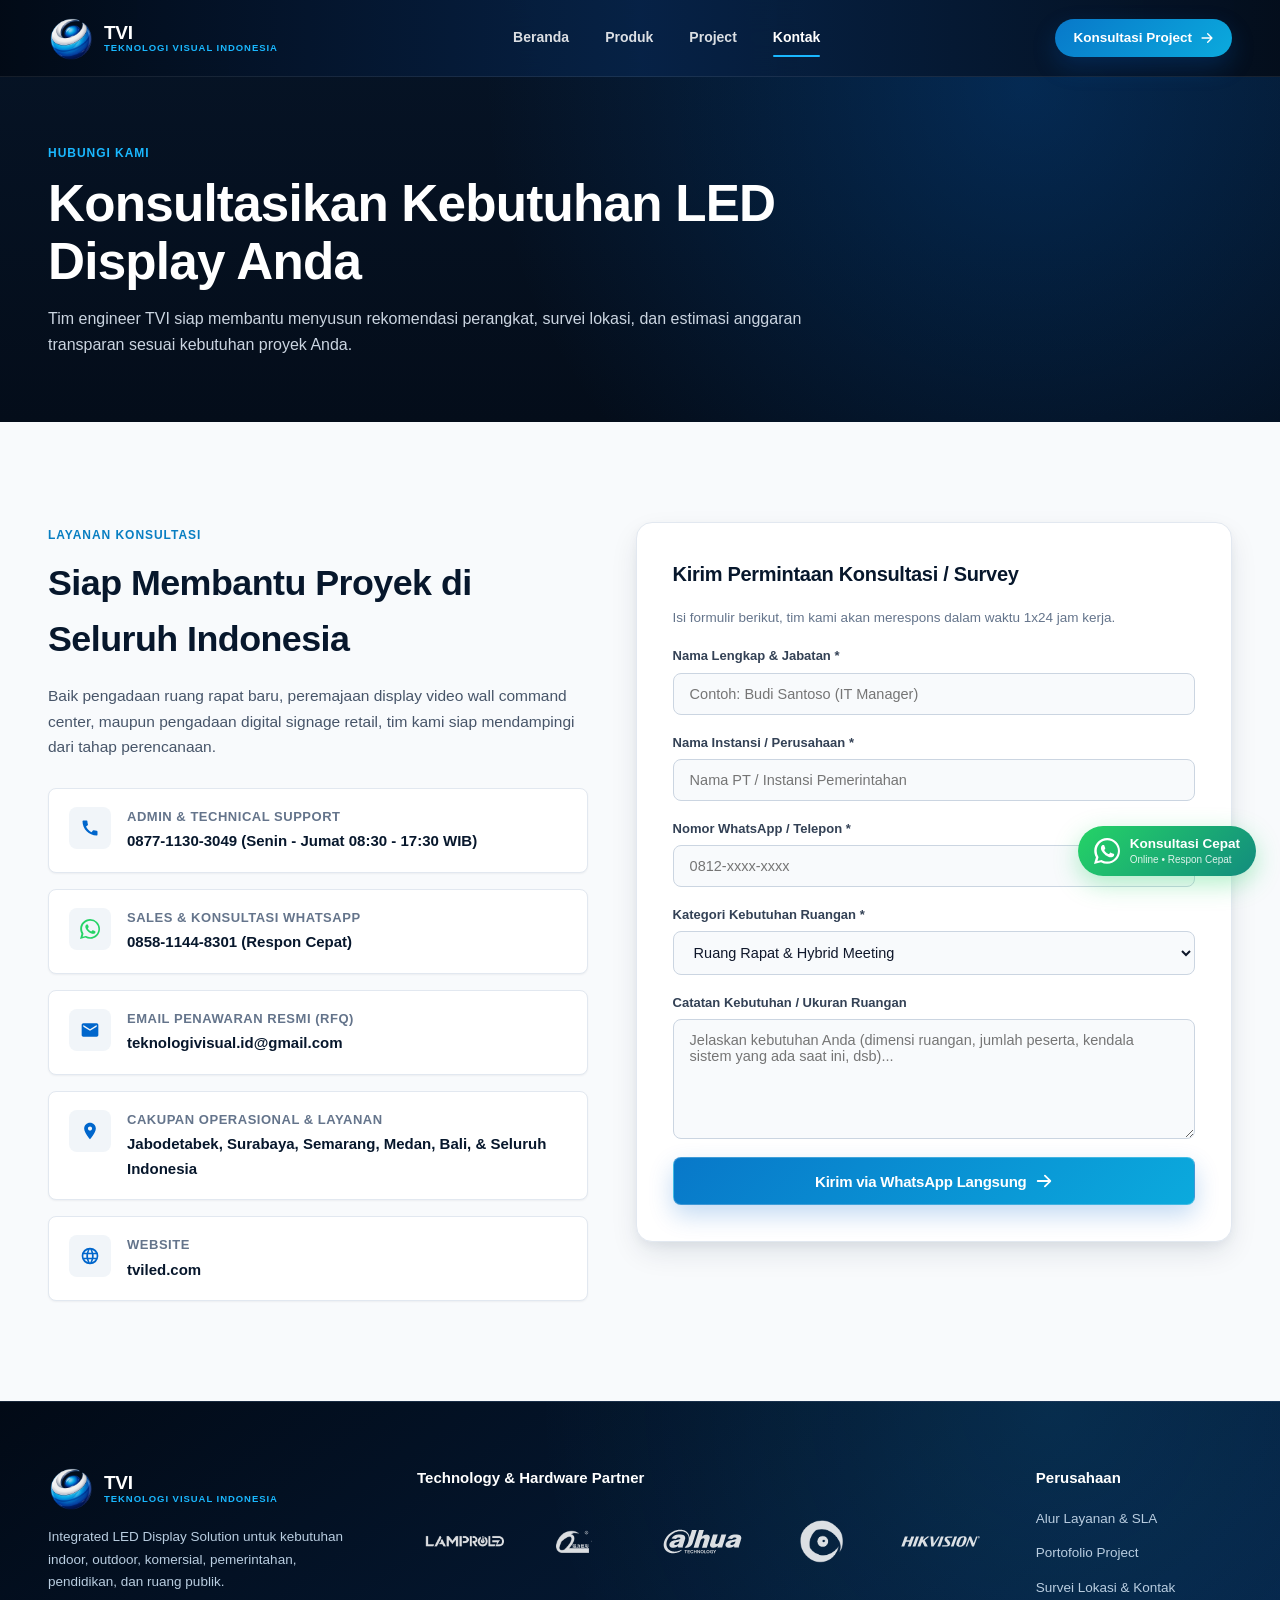
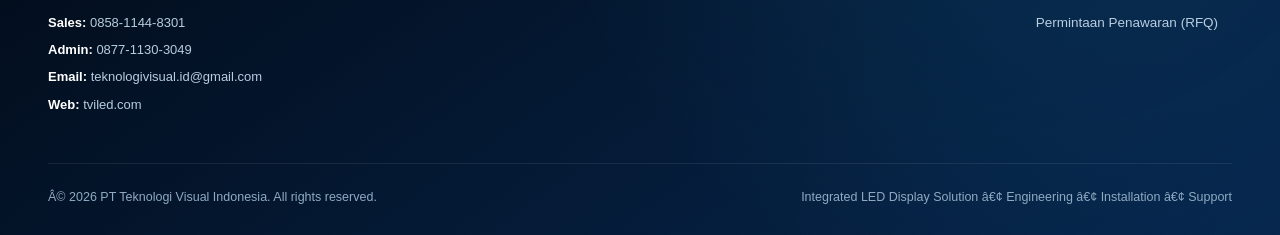
==== commit c8d59cf1: "Update tampilan, estimator, partner, dan responsivitas" ====
--- a/kontak.html
+++ b/kontak.html
@@ -39,7 +39,7 @@
       <nav class="site-nav" aria-label="Navigasi utama">
         <a href="index.html">Beranda</a>
 
-        <a href="layanan.html">Layanan</a>
+        <a href="produk.html">Produk</a>
         <a href="project.html">Project</a>
         <a class="active" href="kontak.html">Kontak</a>
       </nav>
@@ -246,8 +246,8 @@
       </div>
 
       <div class="footer-bottom">
-        <div>© 2026 PT Teknologi Visual Indonesia. All rights reserved.</div>
-        <div>Integrated LED Display Solution • Engineering • Installation • Support</div>
+        <div>Â© 2026 PT Teknologi Visual Indonesia. All rights reserved.</div>
+        <div>Integrated LED Display Solution â€¢ Engineering â€¢ Installation â€¢ Support</div>
       </div>
     </footer>
 
@@ -265,7 +265,7 @@
         </svg>
         <div class="whatsapp-text-badge">
           <span>Konsultasi Cepat</span>
-          <span class="sub text-full">Online • Respon Cepat</span>
+          <span class="sub text-full">Online &bull; Respon Cepat</span>
         </div>
       </div>
     </a>
@@ -286,11 +286,11 @@
           const message = encodeURIComponent(
             `Halo Tim Teknologi Visual Indonesia (TVI),\n\n` +
             `Saya ingin konsultasi / permintaan survey lokasi:\n` +
-            `• Nama: ${nama}\n` +
-            `• Perusahaan: ${perusahaan}\n` +
-            `• Kontak: ${kontak}\n` +
-            `• Kategori: ${kategori}\n` +
-            `• Catatan: ${pesan || "-"}\n\n` +
+            `â€¢ Nama: ${nama}\n` +
+            `â€¢ Perusahaan: ${perusahaan}\n` +
+            `â€¢ Kontak: ${kontak}\n` +
+            `â€¢ Kategori: ${kategori}\n` +
+            `â€¢ Catatan: ${pesan || "-"}\n\n` +
             `Mohon dapat dihubungi kembali. Terima kasih.`
           );
 
--- a/styles.css
+++ b/styles.css
@@ -3639,3 +3639,348 @@
     height: 44px;
   }
 }
+
+/* Homepage project photo and final responsive refinements */
+.hero {
+  background-image:
+    linear-gradient(90deg, rgba(3, 18, 36, 0.97) 0%, rgba(3, 25, 51, 0.91) 48%, rgba(5, 48, 91, 0.8) 100%),
+    url("asset/img/projects/fk-kesehatan-uhamka.jpg");
+  background-position: center;
+  background-size: cover;
+}
+
+.hero-bg-grid {
+  opacity: 0.62;
+}
+
+.product-summary {
+  margin: 0 0 18px;
+  color: var(--slate-600);
+  font-size: 14px;
+  line-height: 1.65;
+}
+
+.product-grid-seven .product-category {
+  min-width: 0;
+}
+
+/* Four cards on the first row, three cards centered on the second row. */
+@media (min-width: 1121px) {
+  .product-grid-seven {
+    grid-template-columns: repeat(8, minmax(0, 1fr));
+  }
+
+  .product-grid-seven .product-category {
+    grid-column: span 2;
+  }
+
+  .product-grid-seven .product-category:nth-child(5) {
+    grid-column: 2 / span 2;
+  }
+}
+
+/* Keep the floating WhatsApp mark optically centered in every browser. */
+.whatsapp-float {
+  line-height: 1;
+}
+
+.whatsapp-pill {
+  box-sizing: border-box;
+  display: inline-flex;
+  justify-content: center;
+  min-height: 50px;
+  padding: 10px 16px;
+}
+
+.whatsapp-pill svg {
+  display: block;
+  flex: 0 0 26px;
+  width: 26px;
+  height: 26px;
+  margin: 0;
+  overflow: visible;
+}
+
+.whatsapp-text-badge {
+  justify-content: center;
+  min-width: 0;
+}
+
+.whatsapp-text-badge > span:first-child {
+  line-height: 1.1;
+}
+
+.whatsapp-text-badge span.sub {
+  margin-top: 2px;
+  line-height: 1.1;
+}
+
+img,
+svg {
+  max-width: 100%;
+}
+
+@media (max-width: 1120px) {
+  .hero {
+    background-position: 62% center;
+  }
+
+  .hero-container,
+  .hero-copy-col,
+  .hero-estimator-col {
+    min-width: 0;
+  }
+
+  .hero-estimator-col {
+    width: min(100%, 760px);
+  }
+
+  .product-grid-seven .product-category {
+    grid-column: auto;
+  }
+
+  .product-grid-seven .product-category:last-child {
+    grid-column: 1 / -1;
+    width: calc(50% - 10px);
+    justify-self: center;
+  }
+}
+
+@media (max-width: 900px) {
+  .site-header {
+    gap: 14px;
+  }
+
+  .product-grid-seven {
+    grid-template-columns: repeat(2, minmax(0, 1fr));
+  }
+
+  .detail-layout,
+  .contact-layout,
+  .cta-container {
+    grid-template-columns: 1fr;
+  }
+}
+
+@media (max-width: 768px) {
+  html,
+  body {
+    overflow-x: hidden;
+  }
+
+  .site-header {
+    width: 100%;
+  }
+
+  .site-nav {
+    z-index: 1001;
+  }
+
+  .hero {
+    background-image:
+      linear-gradient(180deg, rgba(3, 18, 36, 0.9) 0%, rgba(3, 26, 52, 0.95) 58%, rgba(5, 43, 81, 0.9) 100%),
+      url("asset/img/projects/fk-kesehatan-uhamka.jpg");
+    background-position: 56% center;
+  }
+
+  .hero-container {
+    width: 100%;
+    gap: 34px;
+  }
+
+  .hero-copy-col,
+  .hero-estimator-col,
+  .led-estimator {
+    width: 100%;
+    max-width: 100%;
+    min-width: 0;
+  }
+
+  .hero h1,
+  .section-title,
+  .page-hero h1 {
+    overflow-wrap: anywhere;
+  }
+
+  .service-path-step {
+    padding-right: 0;
+  }
+
+  .product-grid-seven {
+    grid-template-columns: 1fr;
+  }
+
+  .product-grid-seven .product-category:last-child {
+    grid-column: auto;
+    width: 100%;
+  }
+
+  .product-category,
+  .pillar-card,
+  .project-card,
+  .contact-card,
+  .detail-card {
+    min-width: 0;
+  }
+
+  .page-hero {
+    background-attachment: scroll;
+  }
+
+  .whatsapp-float {
+    right: max(12px, env(safe-area-inset-right));
+    bottom: max(12px, env(safe-area-inset-bottom));
+  }
+
+  .whatsapp-pill {
+    width: 54px;
+    min-width: 54px;
+    height: 54px;
+    min-height: 54px;
+    padding: 0;
+  }
+
+  .whatsapp-pill svg {
+    flex-basis: 28px;
+    width: 28px;
+    height: 28px;
+  }
+}
+
+@media (max-width: 480px) {
+  .site-header,
+  .site-header.scrolled {
+    padding-inline: 12px;
+  }
+
+  .brand {
+    max-width: calc(100% - 52px);
+  }
+
+  .brand-title {
+    font-size: 15px;
+  }
+
+  .brand-subtitle {
+    max-width: 150px;
+    font-size: 7.5px;
+  }
+
+  .site-nav {
+    right: 8px;
+    left: 8px;
+  }
+
+  .hero {
+    padding-inline: 14px;
+  }
+
+  .hero h1 {
+    font-size: clamp(30px, 10vw, 38px);
+  }
+
+  .hero-intro {
+    font-size: 14px;
+  }
+
+  .hero-service-path,
+  .led-estimator {
+    border-radius: 14px;
+  }
+
+  .led-estimator-form,
+  .led-estimator-results {
+    grid-template-columns: 1fr;
+  }
+
+  .footer-partner-grid {
+    grid-template-columns: repeat(2, minmax(0, 1fr));
+  }
+
+  .whatsapp-float {
+    right: max(12px, env(safe-area-inset-right));
+    bottom: max(12px, env(safe-area-inset-bottom));
+  }
+
+  .whatsapp-pill {
+    width: 54px;
+    min-width: 54px;
+    height: 54px;
+    min-height: 54px;
+    padding: 0;
+  }
+
+  .whatsapp-pill svg {
+    flex-basis: 28px;
+    width: 28px;
+    height: 28px;
+  }
+}
+
+/* Optical sizing for partner marks with very different aspect ratios. */
+.footer-partner-grid {
+  align-items: stretch;
+}
+
+.footer-partner-item,
+.footer-partner-item:hover {
+  width: 100%;
+  min-width: 0;
+  height: 68px;
+  min-height: 68px;
+  padding: 8px;
+  box-sizing: border-box;
+}
+
+.footer-partner-item img {
+  display: block;
+  width: auto;
+  height: auto;
+  margin: auto;
+  object-fit: contain;
+  object-position: center;
+}
+
+.footer-partner-item:nth-child(1) img {
+  width: min(100%, 160px);
+  max-width: 160px;
+  max-height: 42px;
+}
+
+.footer-partner-item:nth-child(2) img {
+  width: 88px;
+  max-width: 70%;
+  max-height: 50px;
+}
+
+.footer-partner-item:nth-child(3) img {
+  width: min(100%, 150px);
+  max-width: 150px;
+  max-height: 48px;
+}
+
+.footer-partner-item:nth-child(4) img {
+  width: 58px;
+  max-width: 55%;
+  max-height: 50px;
+}
+
+.footer-partner-item:nth-child(5) img {
+  width: min(100%, 168px);
+  max-width: 168px;
+  max-height: 40px;
+}
+
+@media (max-width: 768px) {
+  .footer-partner-item,
+  .footer-partner-item:hover {
+    height: 62px;
+    min-height: 62px;
+  }
+
+  .footer-partner-item:nth-child(1) img { max-width: 145px; }
+  .footer-partner-item:nth-child(2) img { width: 78px; }
+  .footer-partner-item:nth-child(3) img { max-width: 138px; }
+  .footer-partner-item:nth-child(4) img { width: 54px; }
+  .footer-partner-item:nth-child(5) img { max-width: 150px; }
+}
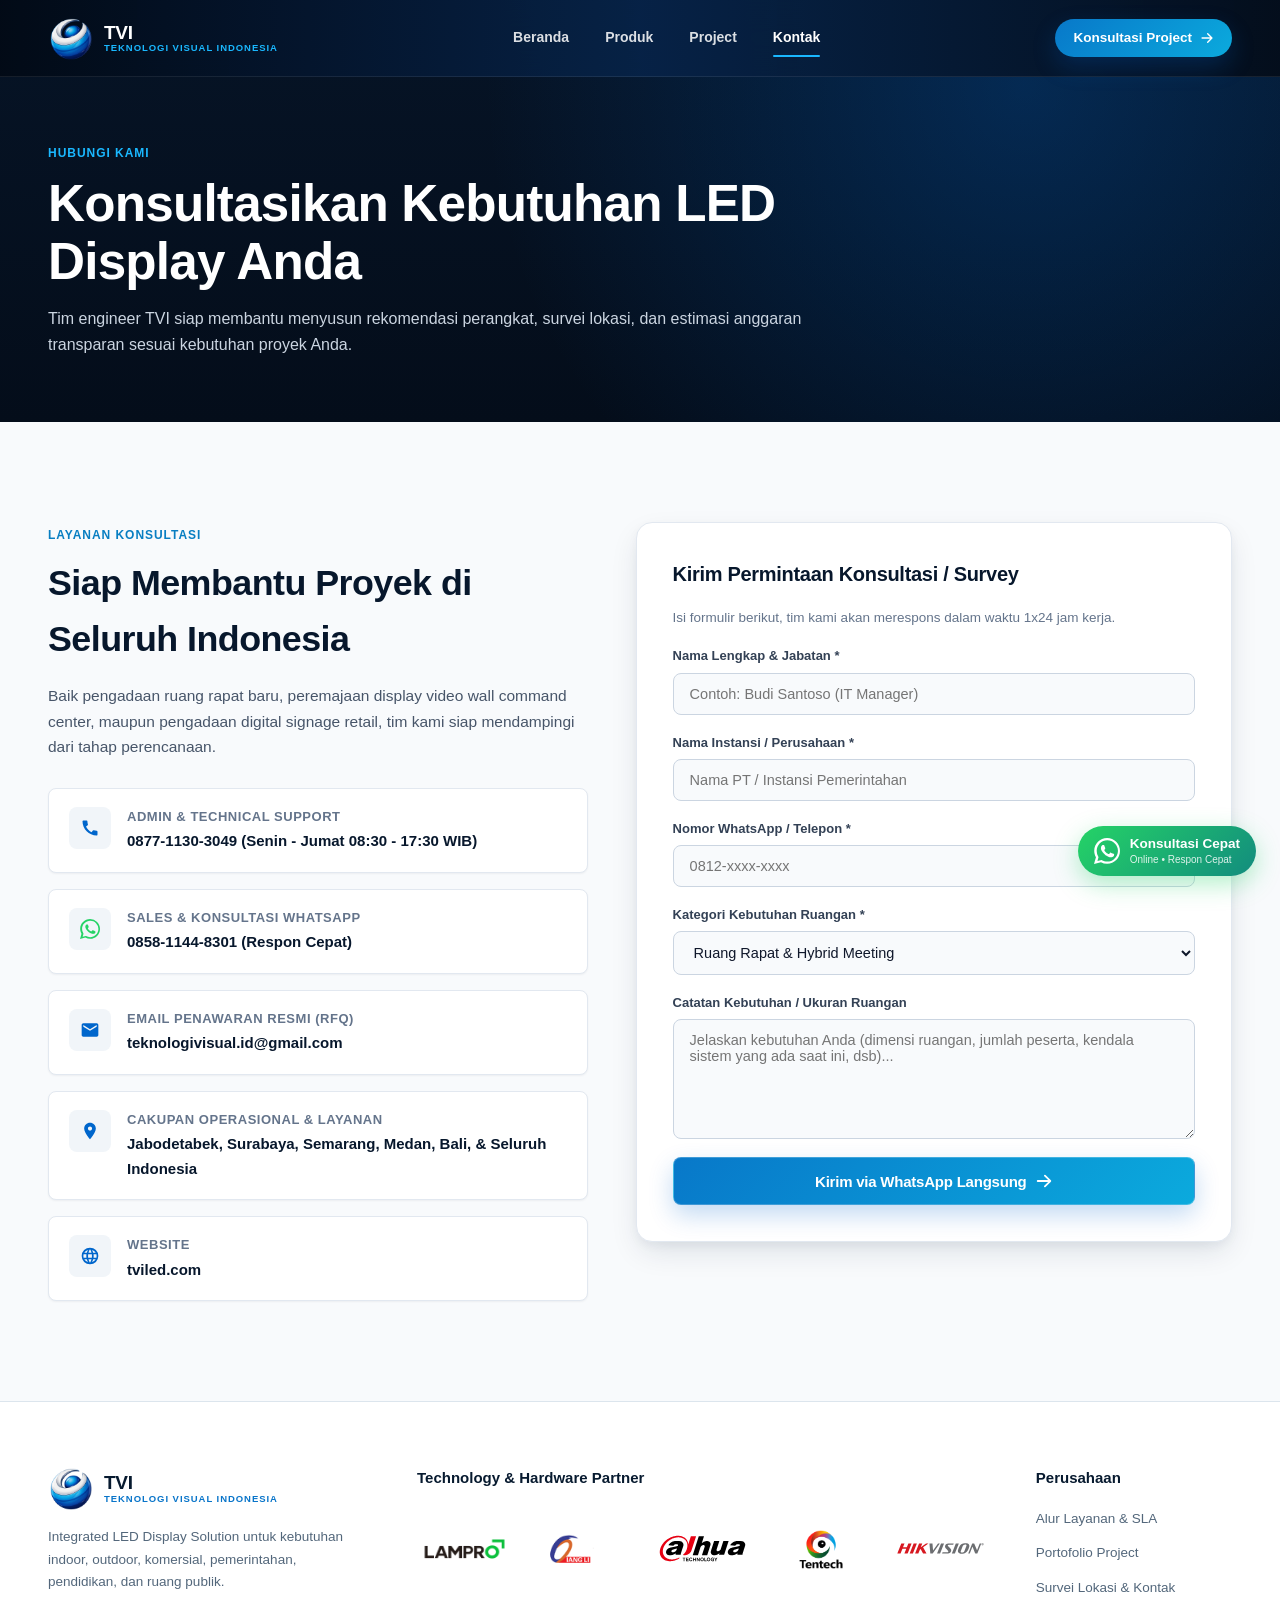
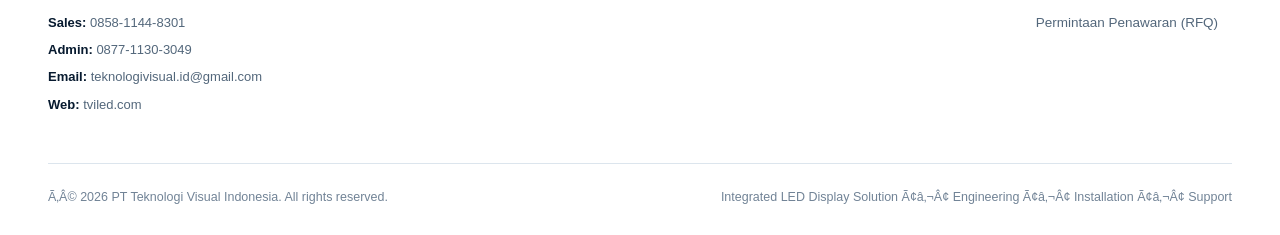
==== commit d54bfabc: "Update estimator, products, footer, and responsive layout" ====
--- a/kontak.html
+++ b/kontak.html
@@ -226,10 +226,10 @@
         <div class="footer-partners" aria-labelledby="footerPartnerTitle">
           <h4 id="footerPartnerTitle">Technology & Hardware Partner</h4>
           <div class="footer-partner-grid">
-            <div class="footer-partner-item"><img src="asset/img/partners/lampro.webp" alt="Lampro LED" loading="lazy" /><span>Lampro</span></div>
+            <div class="footer-partner-item"><img src="asset/img/partners/lampro-original.png" alt="Lampro LED" loading="lazy" /><span>Lampro</span></div>
             <div class="footer-partner-item"><img src="asset/img/partners/qiangli.png" alt="QiangLi" loading="lazy" /><span>QiangLi</span></div>
             <div class="footer-partner-item"><img src="asset/img/partners/dahua.svg" alt="Dahua Technology" loading="lazy" /><span>Dahua</span></div>
-            <div class="footer-partner-item"><img src="asset/img/partners/tentech.png" alt="Tentech" loading="lazy" /><span>Tentech</span></div>
+            <div class="footer-partner-item"><img src="asset/img/partners/tentech-original.png" alt="Tentech" loading="lazy" /><span>Tentech</span></div>
             <div class="footer-partner-item"><img src="asset/img/partners/hikvision.svg" alt="Hikvision" loading="lazy" /><span>Hikvision</span></div>
           </div>
         </div>
@@ -246,8 +246,8 @@
       </div>
 
       <div class="footer-bottom">
-        <div>Â© 2026 PT Teknologi Visual Indonesia. All rights reserved.</div>
-        <div>Integrated LED Display Solution â€¢ Engineering â€¢ Installation â€¢ Support</div>
+        <div>Ã‚Â© 2026 PT Teknologi Visual Indonesia. All rights reserved.</div>
+        <div>Integrated LED Display Solution Ã¢â‚¬Â¢ Engineering Ã¢â‚¬Â¢ Installation Ã¢â‚¬Â¢ Support</div>
       </div>
     </footer>
 
@@ -286,11 +286,11 @@
           const message = encodeURIComponent(
             `Halo Tim Teknologi Visual Indonesia (TVI),\n\n` +
             `Saya ingin konsultasi / permintaan survey lokasi:\n` +
-            `â€¢ Nama: ${nama}\n` +
-            `â€¢ Perusahaan: ${perusahaan}\n` +
-            `â€¢ Kontak: ${kontak}\n` +
-            `â€¢ Kategori: ${kategori}\n` +
-            `â€¢ Catatan: ${pesan || "-"}\n\n` +
+            `Ã¢â‚¬Â¢ Nama: ${nama}\n` +
+            `Ã¢â‚¬Â¢ Perusahaan: ${perusahaan}\n` +
+            `Ã¢â‚¬Â¢ Kontak: ${kontak}\n` +
+            `Ã¢â‚¬Â¢ Kategori: ${kategori}\n` +
+            `Ã¢â‚¬Â¢ Catatan: ${pesan || "-"}\n\n` +
             `Mohon dapat dihubungi kembali. Terima kasih.`
           );
 
--- a/styles.css
+++ b/styles.css
@@ -3939,6 +3939,13 @@
   margin: auto;
   object-fit: contain;
   object-position: center;
+  opacity: 1;
+  filter: none;
+}
+
+.footer-partner-item:hover img {
+  opacity: 1;
+  filter: saturate(1.08) brightness(1.05);
 }
 
 .footer-partner-item:nth-child(1) img {
@@ -3984,3 +3991,99 @@
   .footer-partner-item:nth-child(4) img { width: 54px; }
   .footer-partner-item:nth-child(5) img { max-width: 150px; }
 }
+
+/* Light footer keeps original partner colors and dark logo details readable. */
+.site-footer {
+  color: #53677b;
+  background: #ffffff;
+  border-top: 1px solid #dce5ed;
+}
+
+.site-footer .brand-title,
+.site-footer .footer-col h4,
+.site-footer .footer-partners h4,
+.site-footer .footer-contact-list strong {
+  color: #071a2f;
+}
+
+.site-footer .brand-subtitle {
+  color: #0874c9;
+}
+
+.site-footer .footer-brand-col p,
+.site-footer .footer-contact-list a,
+.site-footer .footer-col a {
+  color: #53677b;
+}
+
+.site-footer .footer-contact-list a:hover,
+.site-footer .footer-col a:hover {
+  color: #0074c8;
+}
+
+.site-footer .footer-bottom {
+  color: #718396;
+  border-top-color: #dce5ed;
+}
+
+.site-footer .footer-bottom a {
+  color: #526b82;
+}
+
+.site-footer .footer-bottom a:hover {
+  color: #0074c8;
+}
+
+.site-footer .footer-partner-item img {
+  opacity: 1;
+  filter: none;
+}
+
+@media (min-width: 769px) {
+  .footer-partner-item,
+  .footer-partner-item:hover {
+    height: 82px;
+    min-height: 82px;
+    padding: 8px 4px;
+  }
+
+  .footer-partner-item:nth-child(1) img {
+    width: min(100%, 190px);
+    max-width: 190px;
+    max-height: 54px;
+  }
+
+  .footer-partner-item:nth-child(2) img {
+    width: 105px;
+    max-width: 78%;
+    max-height: 62px;
+  }
+
+  .footer-partner-item:nth-child(3) img {
+    width: min(100%, 175px);
+    max-width: 175px;
+    max-height: 56px;
+  }
+
+  .footer-partner-item:nth-child(4) img {
+    width: 74px;
+    max-width: 62%;
+    max-height: 64px;
+  }
+
+  .footer-partner-item:nth-child(5) img {
+    width: min(100%, 190px);
+    max-width: 190px;
+    max-height: 48px;
+  }
+}
+
+.led-estimator-results {
+  grid-template-columns: repeat(3, minmax(0, 1fr));
+}
+
+@media (max-width: 540px) {
+  .led-estimator-results {
+    grid-template-columns: 1fr;
+  }
+}
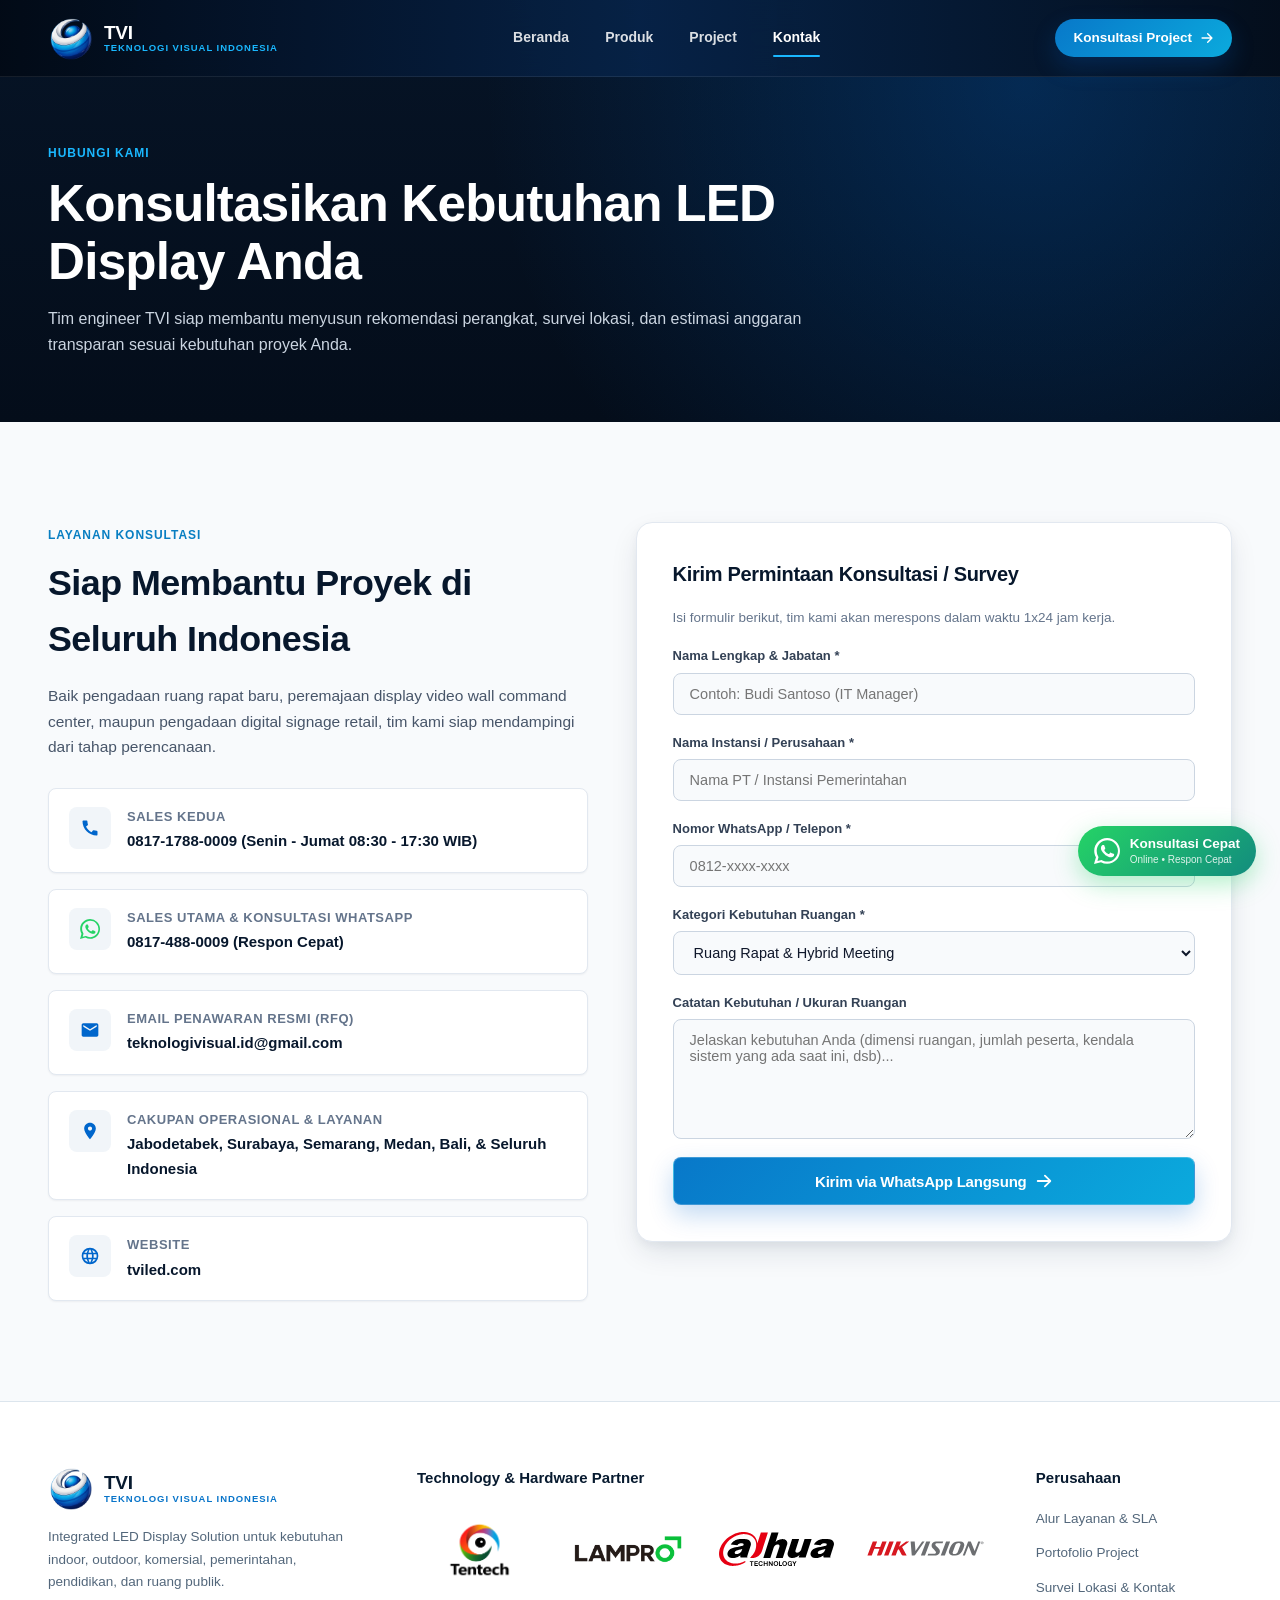
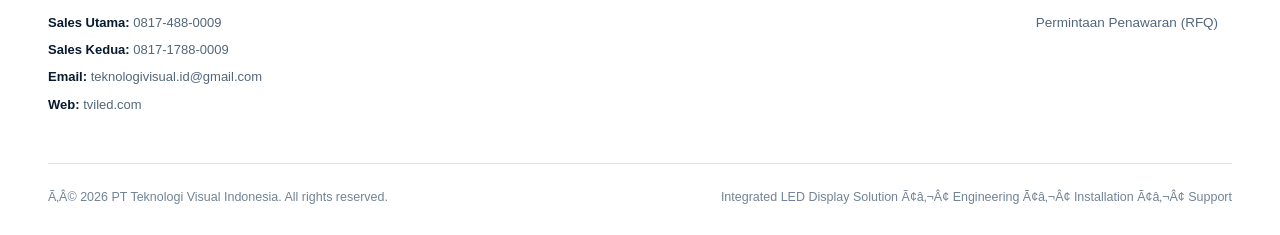
==== commit 6e9bd923: "Update partner logos and sales contact" ====
--- a/kontak.html
+++ b/kontak.html
@@ -89,8 +89,8 @@
                     </svg>
                   </div>
                   <div>
-                    <strong>Admin & Technical Support</strong>
-                    <span>0877-1130-3049 (Senin - Jumat 08:30 - 17:30 WIB)</span>
+                    <strong>Sales Kedua</strong>
+                    <span>0817-1788-0009 (Senin - Jumat 08:30 - 17:30 WIB)</span>
                   </div>
                 </div>
 
@@ -101,8 +101,8 @@
                     </svg>
                   </div>
                   <div>
-                    <strong>Sales & Konsultasi WhatsApp</strong>
-                    <span>0858-1144-8301 (Respon Cepat)</span>
+                    <strong>Sales Utama & Konsultasi WhatsApp</strong>
+                    <span>0817-488-0009 (Respon Cepat)</span>
                   </div>
                 </div>
 
@@ -216,8 +216,8 @@
             Integrated LED Display Solution untuk kebutuhan indoor, outdoor, komersial, pemerintahan, pendidikan, dan ruang publik.
           </p>
           <div class="footer-contact-list">
-            <a href="https://wa.me/6285811448301" target="_blank" rel="noopener"><strong>Sales:</strong> 0858-1144-8301</a>
-            <a href="tel:+6287711303049"><strong>Admin:</strong> 0877-1130-3049</a>
+            <a href="https://wa.me/628174880009" target="_blank" rel="noopener"><strong>Sales Utama:</strong> 0817-488-0009</a>
+            <a href="https://wa.me/6281717880009" target="_blank" rel="noopener"><strong>Sales Kedua:</strong> 0817-1788-0009</a>
             <a href="mailto:teknologivisual.id@gmail.com"><strong>Email:</strong> teknologivisual.id@gmail.com</a>
             <a href="https://tviled.com"><strong>Web:</strong> tviled.com</a>
           </div>
@@ -226,10 +226,9 @@
         <div class="footer-partners" aria-labelledby="footerPartnerTitle">
           <h4 id="footerPartnerTitle">Technology & Hardware Partner</h4>
           <div class="footer-partner-grid">
+            <div class="footer-partner-item"><img src="asset/img/partners/tentech-original.png" alt="Tentech" loading="lazy" /><span>Tentech</span></div>
             <div class="footer-partner-item"><img src="asset/img/partners/lampro-original.png" alt="Lampro LED" loading="lazy" /><span>Lampro</span></div>
-            <div class="footer-partner-item"><img src="asset/img/partners/qiangli.png" alt="QiangLi" loading="lazy" /><span>QiangLi</span></div>
             <div class="footer-partner-item"><img src="asset/img/partners/dahua.svg" alt="Dahua Technology" loading="lazy" /><span>Dahua</span></div>
-            <div class="footer-partner-item"><img src="asset/img/partners/tentech-original.png" alt="Tentech" loading="lazy" /><span>Tentech</span></div>
             <div class="footer-partner-item"><img src="asset/img/partners/hikvision.svg" alt="Hikvision" loading="lazy" /><span>Hikvision</span></div>
           </div>
         </div>
@@ -254,7 +253,7 @@
     <!-- Floating WhatsApp Widget -->
     <a
       class="whatsapp-float"
-      href="https://wa.me/6285811448301?text=Halo%20Tim%20TVI,%20saya%20ingin%20konsultasi%20kebutuhan%20audio%20visual."
+      href="https://wa.me/628174880009?text=Halo%20Tim%20TVI,%20saya%20ingin%20konsultasi%20kebutuhan%20audio%20visual."
       target="_blank"
       rel="noopener"
       aria-label="Konsultasi Teknis via WhatsApp"
@@ -294,7 +293,7 @@
             `Mohon dapat dihubungi kembali. Terima kasih.`
           );
 
-          window.open(`https://wa.me/6285811448301?text=${message}`, "_blank");
+          window.open(`https://wa.me/628174880009?text=${message}`, "_blank");
         });
       }
     </script>
--- a/styles.css
+++ b/styles.css
@@ -3919,6 +3919,7 @@
 
 /* Optical sizing for partner marks with very different aspect ratios. */
 .footer-partner-grid {
+  grid-template-columns: repeat(4, minmax(90px, 1fr));
   align-items: stretch;
 }
 
@@ -3949,15 +3950,15 @@
 }
 
 .footer-partner-item:nth-child(1) img {
+  width: 58px;
+  max-width: 55%;
+  max-height: 50px;
+}
+
+.footer-partner-item:nth-child(2) img {
   width: min(100%, 160px);
   max-width: 160px;
   max-height: 42px;
-}
-
-.footer-partner-item:nth-child(2) img {
-  width: 88px;
-  max-width: 70%;
-  max-height: 50px;
 }
 
 .footer-partner-item:nth-child(3) img {
@@ -3967,12 +3968,6 @@
 }
 
 .footer-partner-item:nth-child(4) img {
-  width: 58px;
-  max-width: 55%;
-  max-height: 50px;
-}
-
-.footer-partner-item:nth-child(5) img {
   width: min(100%, 168px);
   max-width: 168px;
   max-height: 40px;
@@ -3985,11 +3980,11 @@
     min-height: 62px;
   }
 
-  .footer-partner-item:nth-child(1) img { max-width: 145px; }
-  .footer-partner-item:nth-child(2) img { width: 78px; }
+  .footer-partner-grid { grid-template-columns: repeat(2, minmax(0, 1fr)); }
+  .footer-partner-item:nth-child(1) img { width: 54px; }
+  .footer-partner-item:nth-child(2) img { max-width: 145px; }
   .footer-partner-item:nth-child(3) img { max-width: 138px; }
-  .footer-partner-item:nth-child(4) img { width: 54px; }
-  .footer-partner-item:nth-child(5) img { max-width: 150px; }
+  .footer-partner-item:nth-child(4) img { max-width: 150px; }
 }
 
 /* Light footer keeps original partner colors and dark logo details readable. */
@@ -4048,15 +4043,15 @@
   }
 
   .footer-partner-item:nth-child(1) img {
+    width: 74px;
+    max-width: 62%;
+    max-height: 64px;
+  }
+
+  .footer-partner-item:nth-child(2) img {
     width: min(100%, 190px);
     max-width: 190px;
     max-height: 54px;
-  }
-
-  .footer-partner-item:nth-child(2) img {
-    width: 105px;
-    max-width: 78%;
-    max-height: 62px;
   }
 
   .footer-partner-item:nth-child(3) img {
@@ -4066,12 +4061,6 @@
   }
 
   .footer-partner-item:nth-child(4) img {
-    width: 74px;
-    max-width: 62%;
-    max-height: 64px;
-  }
-
-  .footer-partner-item:nth-child(5) img {
     width: min(100%, 190px);
     max-width: 190px;
     max-height: 48px;
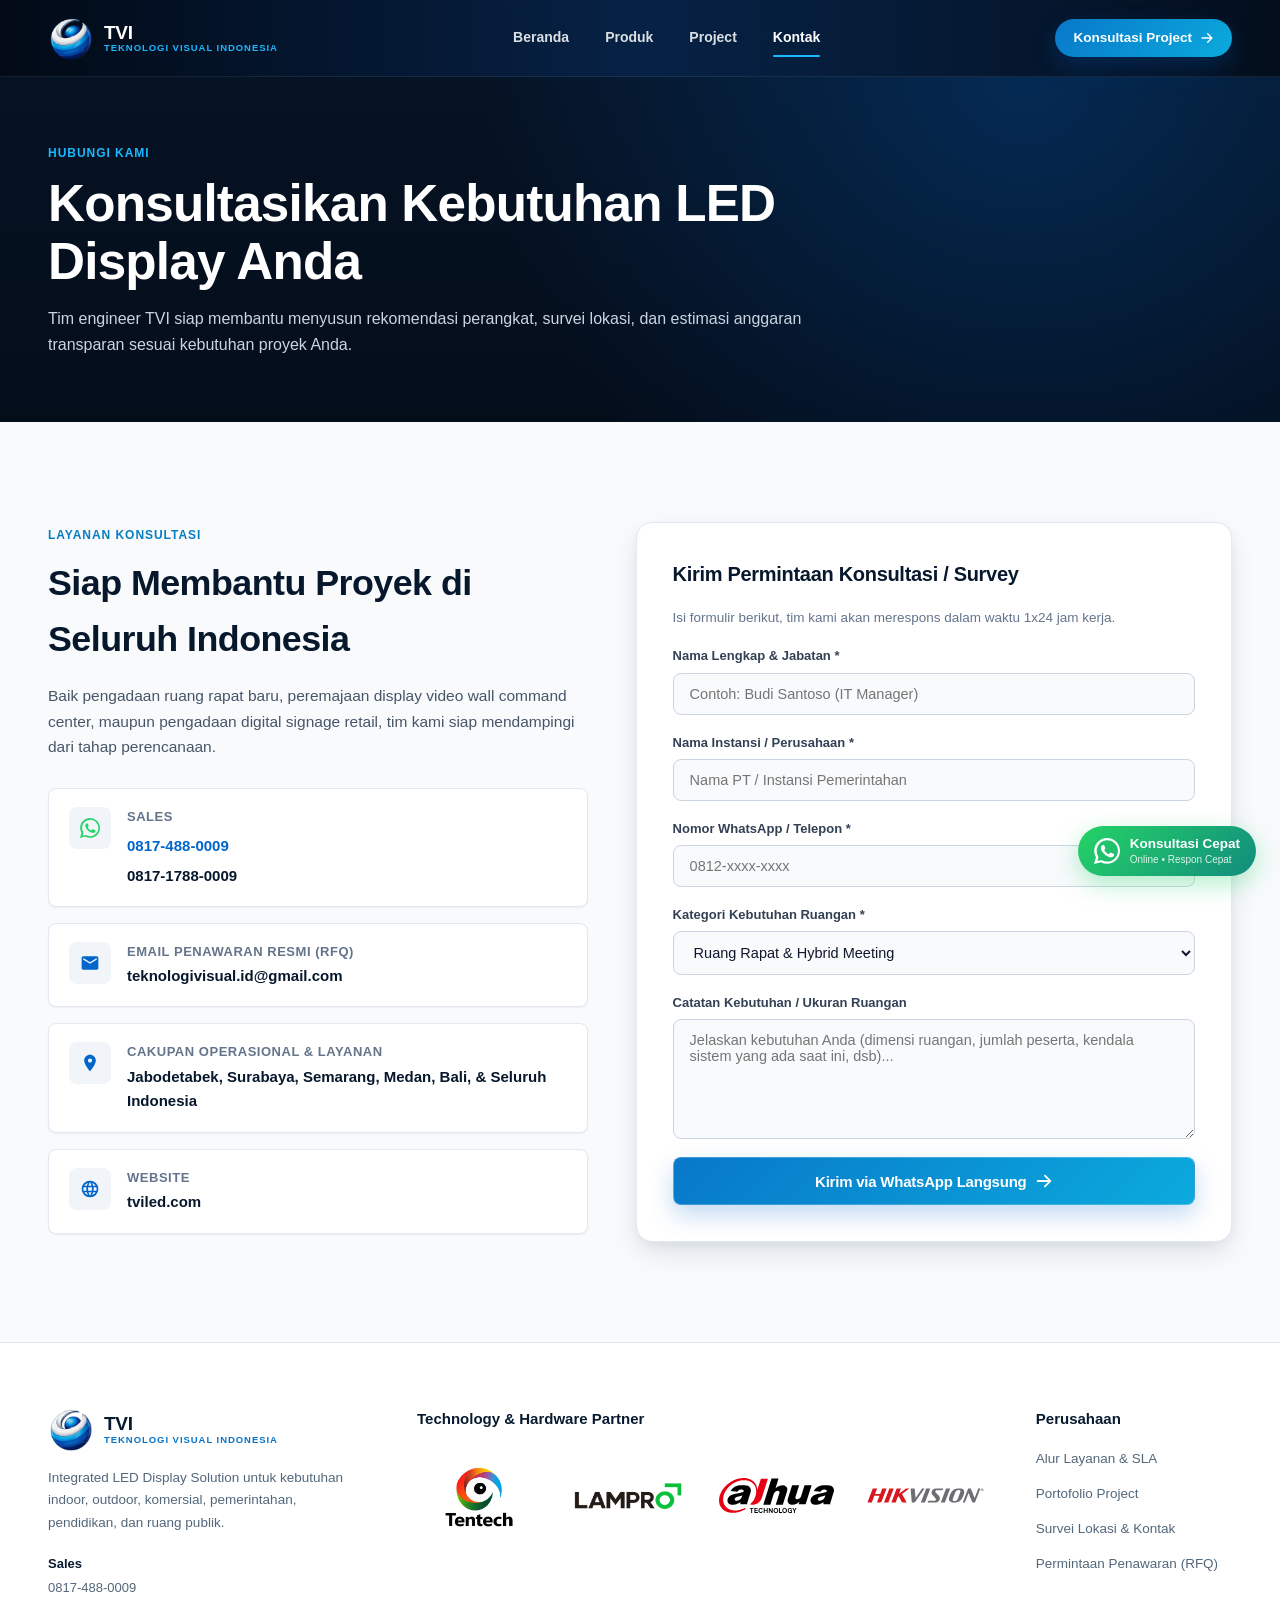
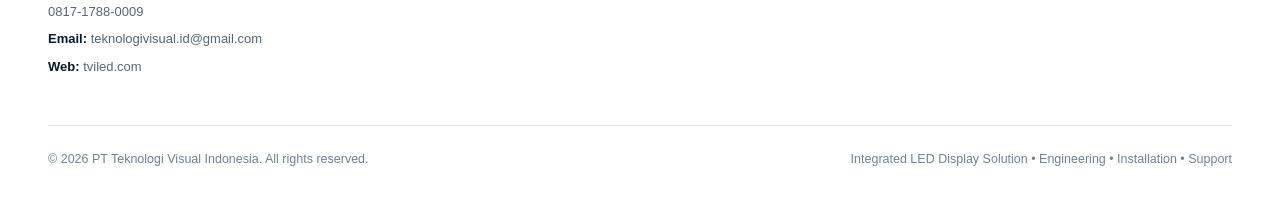
==== commit 851174a3: "Update Project & beranda" ====
--- a/kontak.html
+++ b/kontak.html
@@ -83,32 +83,25 @@
 
               <div class="contact-cards-stack">
                 <div class="contact-badge-card">
+                  <div class="contact-badge-icon" style="color: #25d366">
+                    <svg viewBox="0 0 24 24" aria-hidden="true" focusable="false">
+                      <path d="M20.5 3.5A11.8 11.8 0 0 0 12.1 0C5.5 0 .2 5.3.2 11.8c0 2.1.5 4.1 1.6 5.9L0 24l6.4-1.7a11.8 11.8 0 0 0 5.7 1.5h.1c6.5 0 11.8-5.3 11.8-11.8 0-3.2-1.2-6.2-3.5-8.5ZM12.1 21.8c-1.7 0-3.3-.5-4.8-1.3l-.3-.2-3.8 1 1-3.7-.2-.4a9.8 9.8 0 0 1-1.5-5.3c0-5.4 4.4-9.8 9.8-9.8 2.6 0 5.1 1 6.9 2.9a9.7 9.7 0 0 1 2.9 6.9c-.2 5.5-4.6 9.9-10 9.9Zm5.4-7.4c-.3-.1-1.7-.8-1.9-.9-.3-.1-.5-.1-.7.1-.2.3-.8.9-.9 1.1-.2.2-.3.2-.6.1-.3-.1-1.2-.4-2.3-1.4-.9-.8-1.4-1.7-1.6-2-.2-.3 0-.4.1-.6l.5-.5c.1-.2.2-.3.3-.5.1-.2 0-.4 0-.5 0-.1-.7-1.7-.9-2.3-.2-.6-.5-.5-.7-.5h-.6c-.2 0-.5.1-.8.4-.3.3-1 1-1 2.5s1.1 2.9 1.2 3.1c.1.2 2.1 3.3 5.2 4.6.7.3 1.3.5 1.7.6.7.2 1.4.2 1.9.1.6-.1 1.7-.7 2-1.4.2-.7.2-1.3.2-1.4-.1-.2-.3-.3-.6-.4Z" />
+                    </svg>
+                  </div>
+                  <div class="contact-sales-details">
+                    <strong>Sales</strong>
+                    <a href="https://wa.me/628174880009" target="_blank" rel="noopener">
+                      0817-488-0009
+                    </a>
+                    <a href="https://wa.me/6281717880009" target="_blank" rel="noopener">
+                      0817-1788-0009
+                    </a>
+                  </div>
+                </div>
+
+                <div class="contact-badge-card">
                   <div class="contact-badge-icon">
-                    <svg viewBox="0 0 24 24">
-                      <path d="M20.01 15.38c-1.23 0-2.42-.2-3.53-.56a.977.977 0 00-1.01.24l-1.57 1.97c-2.83-1.35-5.43-3.9-6.63-6.82l1.97-1.61a.996.996 0 00.24-1.02c-.37-1.11-.56-2.3-.56-3.53 0-.54-.45-.99-.99-.99H4.19C3.65 3 3 3.24 3 3.99 3 13.28 10.73 21 20.01 21c.71 0 .99-.63.99-1.18v-3.45c0-.54-.45-.99-.99-.99z" />
-                    </svg>
-                  </div>
-                  <div>
-                    <strong>Sales Kedua</strong>
-                    <span>0817-1788-0009 (Senin - Jumat 08:30 - 17:30 WIB)</span>
-                  </div>
-                </div>
-
-                <div class="contact-badge-card">
-                  <div class="contact-badge-icon" style="color: #25d366">
-                    <svg viewBox="0 0 24 24">
-                      <path d="M20.5 3.5A11.8 11.8 0 0 0 12.1 0C5.5 0 .2 5.3.2 11.8c0 2.1.5 4.1 1.6 5.9L0 24l6.4-1.7a11.8 11.8 0 0 0 5.7 1.5h.1c6.5 0 11.8-5.3 11.8-11.8 0-3.2-1.2-6.2-3.5-8.5ZM12.1 21.8c-1.7 0-3.3-.5-4.8-1.3l-.3-.2-3.8 1 1-3.7-.2-.4a9.8 9.8 0 0 1-1.5-5.3c0-5.4 4.4-9.8 9.8-9.8 2.6 0 5.1 1 6.9 2.9a9.7 9.7 0 0 1 2.9 6.9c-.2 5.5-4.6 9.9-10 9.9Zm5.4-7.4c-.3-.1-1.7-.8-1.9-.9-.3-.1-.5-.1-.7.1-.2.3-.8.9-.9 1.1-.2.2-.3.2-.6.1-.3-.1-1.2-.4-2.3-1.4-.9-.8-1.4-1.7-1.6-2-.2-.3 0-.4.1-.6l.5-.5c.1-.2.2-.3.3-.5.1-.2 0-.4 0-.5 0-.1-.7-1.7-.9-2.3-.2-.6-.5-.5-.7-.5h-.6c-.2 0-.5.1-.8.4-.3.3-1 1-1 2.5s1.1 2.9 1.2 3.1c.1.2 2.1 3.3 5.2 4.6.7.3 1.3.5 1.7.6.7.2 1.4.2 1.9.1.6-.1 1.7-.7 2-1.4.2-.7.2-1.3.2-1.4-.1-.2-.3-.3-.6-.4Z" />
-                    </svg>
-                  </div>
-                  <div>
-                    <strong>Sales Utama & Konsultasi WhatsApp</strong>
-                    <span>0817-488-0009 (Respon Cepat)</span>
-                  </div>
-                </div>
-
-                <div class="contact-badge-card">
-                  <div class="contact-badge-icon">
-                    <svg viewBox="0 0 24 24">
+                    <svg viewBox="0 0 24 24" aria-hidden="true" focusable="false">
                       <path d="M20 4H4c-1.1 0-1.99.9-1.99 2L2 18c0 1.1.9 2 2 2h16c1.1 0 2-.9 2-2V6c0-1.1-.9-2-2-2zm0 4l-8 5-8-5V6l8 5 8-5v2z" />
                     </svg>
                   </div>
@@ -120,7 +113,7 @@
 
                 <div class="contact-badge-card">
                   <div class="contact-badge-icon">
-                    <svg viewBox="0 0 24 24">
+                    <svg viewBox="0 0 24 24" aria-hidden="true" focusable="false">
                       <path d="M12 2C8.13 2 5 5.13 5 9c0 5.25 7 13 7 13s7-7.75 7-13c0-3.87-3.13-7-7-7zm0 9.5c-1.38 0-2.5-1.12-2.5-2.5s1.12-2.5 2.5-2.5 2.5 1.12 2.5 2.5-1.12 2.5-2.5 2.5z" />
                     </svg>
                   </div>
@@ -131,7 +124,7 @@
                 </div>
                 <div class="contact-badge-card">
                   <div class="contact-badge-icon">
-                    <svg viewBox="0 0 24 24">
+                    <svg viewBox="0 0 24 24" aria-hidden="true" focusable="false">
                       <path d="M12 2a10 10 0 1 0 0 20 10 10 0 0 0 0-20zm6.9 6h-3.1a15.7 15.7 0 0 0-1.4-3.3A8.1 8.1 0 0 1 18.9 8zM12 4c.8 1 1.5 2.4 1.8 4h-3.6C10.5 6.4 11.2 5 12 4zM4.3 14a8.4 8.4 0 0 1 0-4h3.4a16.4 16.4 0 0 0 0 4H4.3zm.8 2h3.1c.3 1.2.8 2.4 1.4 3.3A8.1 8.1 0 0 1 5.1 16zm3.1-8H5.1a8.1 8.1 0 0 1 4.5-3.3A15.7 15.7 0 0 0 8.2 8zM12 20c-.8-1-1.5-2.4-1.8-4h3.6c-.3 1.6-1 3-1.8 4zm2.2-6H9.8a14.4 14.4 0 0 1 0-4h4.4a14.4 14.4 0 0 1 0 4zm.2 5.3c.6-.9 1.1-2.1 1.4-3.3h3.1a8.1 8.1 0 0 1-4.5 3.3zM16.3 14a16.4 16.4 0 0 0 0-4h3.4a8.4 8.4 0 0 1 0 4h-3.4z"/>
                     </svg>
                   </div>
@@ -216,8 +209,11 @@
             Integrated LED Display Solution untuk kebutuhan indoor, outdoor, komersial, pemerintahan, pendidikan, dan ruang publik.
           </p>
           <div class="footer-contact-list">
-            <a href="https://wa.me/628174880009" target="_blank" rel="noopener"><strong>Sales Utama:</strong> 0817-488-0009</a>
-            <a href="https://wa.me/6281717880009" target="_blank" rel="noopener"><strong>Sales Kedua:</strong> 0817-1788-0009</a>
+            <div class="footer-sales-group">
+              <strong>Sales</strong>
+              <a href="https://wa.me/628174880009" target="_blank" rel="noopener">0817-488-0009</a>
+              <a href="https://wa.me/6281717880009" target="_blank" rel="noopener">0817-1788-0009</a>
+            </div>
             <a href="mailto:teknologivisual.id@gmail.com"><strong>Email:</strong> teknologivisual.id@gmail.com</a>
             <a href="https://tviled.com"><strong>Web:</strong> tviled.com</a>
           </div>
@@ -245,8 +241,8 @@
       </div>
 
       <div class="footer-bottom">
-        <div>Ã‚Â© 2026 PT Teknologi Visual Indonesia. All rights reserved.</div>
-        <div>Integrated LED Display Solution Ã¢â‚¬Â¢ Engineering Ã¢â‚¬Â¢ Installation Ã¢â‚¬Â¢ Support</div>
+        <div>&copy; 2026 PT Teknologi Visual Indonesia. All rights reserved.</div>
+        <div>Integrated LED Display Solution &bull; Engineering &bull; Installation &bull; Support</div>
       </div>
     </footer>
 
@@ -259,7 +255,7 @@
       aria-label="Konsultasi Teknis via WhatsApp"
     >
       <div class="whatsapp-pill">
-        <svg viewBox="0 0 24 24">
+        <svg viewBox="0 0 24 24" aria-hidden="true" focusable="false">
           <path d="M20.5 3.5A11.8 11.8 0 0 0 12.1 0C5.5 0 .2 5.3.2 11.8c0 2.1.5 4.1 1.6 5.9L0 24l6.4-1.7a11.8 11.8 0 0 0 5.7 1.5h.1c6.5 0 11.8-5.3 11.8-11.8 0-3.2-1.2-6.2-3.5-8.5ZM12.1 21.8c-1.7 0-3.3-.5-4.8-1.3l-.3-.2-3.8 1 1-3.7-.2-.4a9.8 9.8 0 0 1-1.5-5.3c0-5.4 4.4-9.8 9.8-9.8 2.6 0 5.1 1 6.9 2.9a9.7 9.7 0 0 1 2.9 6.9c-.2 5.5-4.6 9.9-10 9.9Zm5.4-7.4c-.3-.1-1.7-.8-1.9-.9-.3-.1-.5-.1-.7.1-.2.3-.8.9-.9 1.1-.2.2-.3.2-.6.1-.3-.1-1.2-.4-2.3-1.4-.9-.8-1.4-1.7-1.6-2-.2-.3 0-.4.1-.6l.5-.5c.1-.2.2-.3.3-.5.1-.2 0-.4 0-.5 0-.1-.7-1.7-.9-2.3-.2-.6-.5-.5-.7-.5h-.6c-.2 0-.5.1-.8.4-.3.3-1 1-1 2.5s1.1 2.9 1.2 3.1c.1.2 2.1 3.3 5.2 4.6.7.3 1.3.5 1.7.6.7.2 1.4.2 1.9.1.6-.1 1.7-.7 2-1.4.2-.7.2-1.3.2-1.4-.1-.2-.3-.3-.6-.4Z" />
         </svg>
         <div class="whatsapp-text-badge">
@@ -285,11 +281,11 @@
           const message = encodeURIComponent(
             `Halo Tim Teknologi Visual Indonesia (TVI),\n\n` +
             `Saya ingin konsultasi / permintaan survey lokasi:\n` +
-            `Ã¢â‚¬Â¢ Nama: ${nama}\n` +
-            `Ã¢â‚¬Â¢ Perusahaan: ${perusahaan}\n` +
-            `Ã¢â‚¬Â¢ Kontak: ${kontak}\n` +
-            `Ã¢â‚¬Â¢ Kategori: ${kategori}\n` +
-            `Ã¢â‚¬Â¢ Catatan: ${pesan || "-"}\n\n` +
+            `\u2022 Nama: ${nama}\n` +
+            `\u2022 Perusahaan: ${perusahaan}\n` +
+            `\u2022 Kontak: ${kontak}\n` +
+            `\u2022 Kategori: ${kategori}\n` +
+            `\u2022 Catatan: ${pesan || "-"}\n\n` +
             `Mohon dapat dihubungi kembali. Terima kasih.`
           );
 
--- a/styles.css
+++ b/styles.css
@@ -1853,6 +1853,32 @@
   color: var(--brand-navy-900);
 }
 
+.contact-sales-details {
+  display: grid;
+  gap: 7px;
+}
+
+.contact-sales-details strong {
+  margin-bottom: 0;
+}
+
+.contact-sales-details a {
+  display: flex;
+  flex-wrap: wrap;
+  gap: 4px 8px;
+  color: var(--brand-navy-900);
+  font-size: 15px;
+  font-weight: 800;
+}
+
+.contact-sales-details a:first-of-type {
+  color: var(--brand-blue-600);
+}
+
+.contact-sales-details a:hover {
+  color: var(--brand-cyan-500);
+}
+
 /* Form */
 .contact-form {
   padding: 36px;
@@ -2544,6 +2570,22 @@
   color: var(--brand-cyan-400);
 }
 
+.footer-sales-group {
+  display: grid;
+  grid-template-columns: max-content 1fr;
+  gap: 4px 8px;
+  align-items: baseline;
+}
+
+.footer-sales-group strong {
+  grid-column: 1 / -1;
+}
+
+.footer-sales-group a {
+  grid-column: 1 / -1;
+  width: fit-content;
+}
+
 .footer-partners h4 {
   margin: 0 0 18px;
   color: var(--white);
@@ -3950,9 +3992,9 @@
 }
 
 .footer-partner-item:nth-child(1) img {
-  width: 58px;
-  max-width: 55%;
-  max-height: 50px;
+  width: 70px;
+  max-width: 62%;
+  max-height: 62px;
 }
 
 .footer-partner-item:nth-child(2) img {
@@ -3981,7 +4023,7 @@
   }
 
   .footer-partner-grid { grid-template-columns: repeat(2, minmax(0, 1fr)); }
-  .footer-partner-item:nth-child(1) img { width: 54px; }
+  .footer-partner-item:nth-child(1) img { width: 66px; }
   .footer-partner-item:nth-child(2) img { max-width: 145px; }
   .footer-partner-item:nth-child(3) img { max-width: 138px; }
   .footer-partner-item:nth-child(4) img { max-width: 150px; }
@@ -4037,15 +4079,15 @@
 @media (min-width: 769px) {
   .footer-partner-item,
   .footer-partner-item:hover {
-    height: 82px;
-    min-height: 82px;
+    height: 94px;
+    min-height: 94px;
     padding: 8px 4px;
   }
 
   .footer-partner-item:nth-child(1) img {
-    width: 74px;
-    max-width: 62%;
-    max-height: 64px;
+    width: 90px;
+    max-width: 72%;
+    max-height: 78px;
   }
 
   .footer-partner-item:nth-child(2) img {
@@ -4076,3 +4118,505 @@
     grid-template-columns: 1fr;
   }
 }
+
+/* Single-project carousel */
+.project-carousel {
+  position: relative;
+  max-width: 1120px;
+  margin-inline: auto;
+}
+
+.project-carousel-viewport {
+  position: relative;
+  overflow: hidden;
+  border: 1px solid #d8e5ef;
+  border-radius: 28px;
+  background: #07172c;
+  box-shadow: 0 30px 70px rgba(7, 23, 44, 0.16);
+  outline: none;
+  touch-action: pan-y;
+}
+
+.project-carousel-viewport:focus-visible {
+  box-shadow: 0 0 0 4px rgba(0, 163, 232, 0.2), 0 30px 70px rgba(7, 23, 44, 0.16);
+}
+
+.project-carousel .project-card-grid {
+  display: block;
+}
+
+.project-carousel .project-card,
+.project-carousel .project-card:hover {
+  display: none;
+  grid-template-columns: minmax(0, 1.55fr) minmax(290px, 0.75fr);
+  min-height: 540px;
+  border: 0;
+  border-radius: 0;
+  background: #07172c;
+  box-shadow: none;
+  opacity: 0;
+  transform: none;
+  cursor: grab;
+}
+
+.project-carousel .project-card.active {
+  display: grid;
+  opacity: 1;
+  animation: projectSlideIn 480ms cubic-bezier(0.22, 1, 0.36, 1);
+}
+
+.project-carousel .project-card:active {
+  cursor: grabbing;
+}
+
+.project-carousel .project-card-img-wrap {
+  height: 100%;
+  min-height: 540px;
+  aspect-ratio: auto;
+  background:
+    radial-gradient(circle at 50% 35%, rgba(26, 184, 255, 0.16), transparent 42%),
+    #041020;
+}
+
+.project-carousel .project-card-img-wrap::after {
+  content: "";
+  position: absolute;
+  inset: auto 0 0;
+  height: 30%;
+  pointer-events: none;
+  background: linear-gradient(transparent, rgba(2, 10, 22, 0.42));
+}
+
+.project-carousel .project-card-img-wrap img,
+.project-carousel .project-card:hover .project-card-img-wrap img {
+  object-fit: cover;
+  transform: none;
+}
+
+.project-carousel .project-card-badge {
+  top: 22px;
+  left: 22px;
+  max-width: calc(100% - 44px);
+  padding: 8px 14px;
+  color: #8eeaff;
+  background: rgba(4, 16, 32, 0.78);
+  border-color: rgba(117, 231, 255, 0.35);
+  box-shadow: 0 10px 24px rgba(0, 0, 0, 0.16);
+}
+
+.project-carousel .project-card figcaption {
+  justify-content: center;
+  padding: clamp(32px, 4vw, 54px);
+  color: #d9e8f4;
+  background:
+    radial-gradient(circle at 100% 0%, rgba(0, 163, 232, 0.18), transparent 48%),
+    linear-gradient(150deg, #092447, #06172d);
+  border: 0;
+}
+
+.project-carousel .project-meta-row {
+  align-items: flex-start;
+  flex-direction: column;
+  gap: 8px;
+  margin-bottom: 22px;
+}
+
+.project-carousel .project-client-type {
+  color: #49cfff;
+  font-size: 12px;
+}
+
+.project-carousel .project-location {
+  color: #9db6cb;
+  font-size: 13px;
+}
+
+.project-carousel .project-card figcaption strong {
+  margin-bottom: 18px;
+  color: #ffffff;
+  font-size: clamp(27px, 3vw, 40px);
+  line-height: 1.12;
+}
+
+.project-carousel .project-card figcaption p {
+  color: #b9cede;
+  font-size: 15px;
+  line-height: 1.75;
+}
+
+.project-carousel-btn {
+  position: absolute;
+  z-index: 5;
+  top: calc(50% - 29px);
+  display: grid;
+  width: 58px;
+  height: 58px;
+  place-items: center;
+  border: 1px solid rgba(255, 255, 255, 0.48);
+  border-radius: 50%;
+  color: #ffffff;
+  background: rgba(4, 16, 32, 0.72);
+  box-shadow: 0 14px 32px rgba(0, 0, 0, 0.22);
+  backdrop-filter: blur(12px);
+  cursor: pointer;
+  transition: transform 180ms ease, background 180ms ease;
+}
+
+.project-carousel-btn:hover {
+  background: #008fd0;
+  transform: scale(1.06);
+}
+
+.project-carousel-btn span {
+  font-size: 25px;
+  line-height: 1;
+}
+
+.project-carousel-prev { left: 20px; }
+.project-carousel-next { right: 20px; }
+
+.project-carousel-footer {
+  display: grid;
+  grid-template-columns: auto 1fr auto;
+  align-items: center;
+  gap: 20px;
+  padding: 18px 6px 0;
+}
+
+.project-carousel-count {
+  display: flex;
+  gap: 7px;
+  color: #6f8498;
+  font-size: 13px;
+  font-weight: 700;
+}
+
+.project-carousel-count [data-carousel-current] {
+  color: #007ac0;
+  font-size: 20px;
+}
+
+.project-carousel-dots {
+  display: flex;
+  align-items: center;
+  justify-content: center;
+  gap: 7px;
+}
+
+.project-carousel-dot {
+  width: 8px;
+  height: 8px;
+  padding: 0;
+  border: 0;
+  border-radius: 20px;
+  background: #c5d4df;
+  cursor: pointer;
+  transition: width 220ms ease, background 220ms ease;
+}
+
+.project-carousel-dot.active {
+  width: 30px;
+  background: linear-gradient(90deg, #0079bf, #1ab8ff);
+}
+
+.project-carousel-hint {
+  color: #6f8498;
+  font-size: 12px;
+}
+
+.project-carousel.is-paused .project-carousel-hint {
+  color: #0874c9;
+}
+
+@keyframes projectSlideIn {
+  from { opacity: 0; transform: translateX(18px); }
+  to { opacity: 1; transform: translateX(0); }
+}
+
+@media (max-width: 768px) {
+  .project-filters {
+    flex-wrap: nowrap;
+    overflow-x: auto;
+    margin-inline: calc(var(--container-pad) * -1);
+    padding: 0 var(--container-pad) 10px;
+    scrollbar-width: none;
+  }
+
+  .project-filters::-webkit-scrollbar { display: none; }
+
+  .filter-btn {
+    flex: 0 0 auto;
+    white-space: nowrap;
+  }
+
+  .project-carousel-viewport {
+    border-radius: 20px;
+  }
+
+  .project-carousel .project-card,
+  .project-carousel .project-card:hover {
+    grid-template-columns: 1fr;
+    min-height: 0;
+  }
+
+  .project-carousel .project-card-img-wrap {
+    min-height: 0;
+    height: auto;
+    aspect-ratio: 4 / 3;
+  }
+
+  .project-carousel .project-card figcaption {
+    min-height: 260px;
+    padding: 28px 24px 34px;
+  }
+
+  .project-carousel .project-meta-row {
+    margin-bottom: 15px;
+  }
+
+  .project-carousel .project-card figcaption strong {
+    margin-bottom: 12px;
+    font-size: clamp(25px, 7.5vw, 32px);
+  }
+
+  .project-carousel-btn {
+    top: calc((100vw - (var(--container-pad) * 2)) * 0.375 - 24px);
+    width: 48px;
+    height: 48px;
+  }
+
+  .project-carousel-prev { left: 12px; }
+  .project-carousel-next { right: 12px; }
+
+  .project-carousel-footer {
+    grid-template-columns: auto 1fr;
+    gap: 14px;
+    padding-top: 14px;
+  }
+
+  .project-carousel-hint {
+    display: none;
+  }
+
+  .project-carousel-dots {
+    justify-content: flex-end;
+  }
+}
+
+@media (prefers-reduced-motion: reduce) {
+  .project-carousel .project-card.active {
+    animation: none;
+  }
+}
+
+/* Customer references on project page */
+.customer-reference-section {
+  position: relative;
+  overflow: hidden;
+  padding: clamp(72px, 8vw, 118px) 0;
+  background:
+    radial-gradient(circle at 0 0, rgba(15, 169, 225, 0.13), transparent 32%),
+    linear-gradient(180deg, #eaf4fa 0%, #f5f9fc 100%);
+}
+
+.customer-reference-section::before {
+  content: "";
+  position: absolute;
+  top: 0;
+  left: 50%;
+  width: min(1240px, calc(100% - 48px));
+  height: 1px;
+  transform: translateX(-50%);
+  background: linear-gradient(90deg, transparent, rgba(7, 81, 145, 0.22), transparent);
+}
+
+.customer-reference-heading {
+  max-width: 760px;
+  margin: 0 auto clamp(34px, 5vw, 58px);
+  text-align: center;
+}
+
+.customer-reference-heading .eyebrow {
+  color: var(--brand-cyan-500);
+}
+
+.customer-reference-heading h2 {
+  margin: 12px 0 16px;
+  color: var(--brand-navy-900);
+  font-size: clamp(32px, 4.3vw, 54px);
+  line-height: 1.08;
+  letter-spacing: -0.035em;
+}
+
+.customer-reference-heading p {
+  margin: 0;
+  color: #52667d;
+  font-size: clamp(16px, 1.6vw, 19px);
+  line-height: 1.75;
+}
+
+.customer-reference-grid {
+  display: grid;
+  grid-template-columns: 1fr;
+  gap: clamp(22px, 3vw, 34px);
+}
+
+.customer-reference-card {
+  overflow: hidden;
+  border: 1px solid rgba(9, 85, 148, 0.13);
+  border-radius: 0;
+  background: #edf5fa;
+  box-shadow: 0 22px 55px rgba(6, 45, 82, 0.09);
+  transition: transform 220ms ease, box-shadow 220ms ease, border-color 220ms ease;
+}
+
+.customer-reference-card:hover {
+  transform: translateY(-5px);
+  border-color: rgba(10, 159, 216, 0.34);
+  box-shadow: 0 28px 70px rgba(6, 45, 82, 0.14);
+}
+
+.customer-reference-card-head {
+  display: flex;
+  align-items: center;
+  justify-content: space-between;
+  gap: 18px;
+  padding: 23px 25px 20px;
+  border-bottom: 1px solid #e7eef5;
+  background: #e5f0f7;
+}
+
+.customer-reference-card-head > div {
+  display: flex;
+  align-items: center;
+  gap: 13px;
+}
+
+.customer-reference-number {
+  display: grid;
+  place-items: center;
+  width: 38px;
+  height: 38px;
+  border-radius: 0;
+  color: #ffffff;
+  background: linear-gradient(135deg, var(--brand-blue-700), var(--brand-cyan-500));
+  font-size: 12px;
+  font-weight: 800;
+  letter-spacing: 0.08em;
+}
+
+.customer-reference-card h3 {
+  margin: 0;
+  color: var(--brand-navy-900);
+  font-size: clamp(19px, 2vw, 24px);
+}
+
+.customer-reference-total {
+  flex: 0 0 auto;
+  padding: 8px 12px;
+  border-radius: 0;
+  color: #236992;
+  background: #eef8fd;
+  font-size: 12px;
+  font-weight: 700;
+}
+
+.customer-logo-grid {
+  display: grid;
+  gap: 14px;
+  padding: clamp(18px, 2.5vw, 30px);
+  background: #edf5fa;
+}
+
+.customer-logo-grid-retail {
+  grid-template-columns: repeat(6, minmax(0, 1fr));
+}
+
+.customer-logo-grid-government {
+  grid-template-columns: repeat(5, minmax(0, 1fr));
+}
+
+.customer-logo-card {
+  display: flex;
+  min-width: 0;
+  min-height: 180px;
+  flex-direction: column;
+  align-items: center;
+  justify-content: center;
+  gap: 16px;
+  padding: 22px 16px 18px;
+  transition: transform 220ms ease;
+}
+
+.customer-logo-card:hover {
+  transform: translateY(-4px);
+}
+
+.customer-logo-card img {
+  display: block;
+  width: 100%;
+  height: 92px;
+  object-fit: contain;
+  mix-blend-mode: multiply;
+}
+
+.customer-logo-card span {
+  min-height: 34px;
+  color: #344e68;
+  font-size: 13px;
+  font-weight: 700;
+  line-height: 1.3;
+  text-align: center;
+}
+
+@media (max-width: 1100px) {
+  .customer-logo-grid-retail,
+  .customer-logo-grid-government {
+    grid-template-columns: repeat(3, minmax(0, 1fr));
+  }
+}
+
+@media (max-width: 520px) {
+  .customer-reference-section {
+    padding: 64px 0;
+  }
+
+  .customer-reference-card {
+    border-radius: 0;
+  }
+
+  .customer-reference-card-head {
+    padding: 18px;
+  }
+
+  .customer-reference-total {
+    display: none;
+  }
+
+  .customer-logo-grid-retail,
+  .customer-logo-grid-government {
+    grid-template-columns: repeat(2, minmax(0, 1fr));
+    gap: 10px;
+    padding: 14px;
+  }
+
+  .customer-logo-card {
+    min-height: 148px;
+    padding: 17px 10px 13px;
+  }
+
+  .customer-logo-card img {
+    height: 72px;
+  }
+
+  .customer-logo-card span {
+    font-size: 12px;
+  }
+}
+
+@media (prefers-reduced-motion: reduce) {
+  .customer-reference-card,
+  .customer-logo-card {
+    transition: none;
+  }
+}
